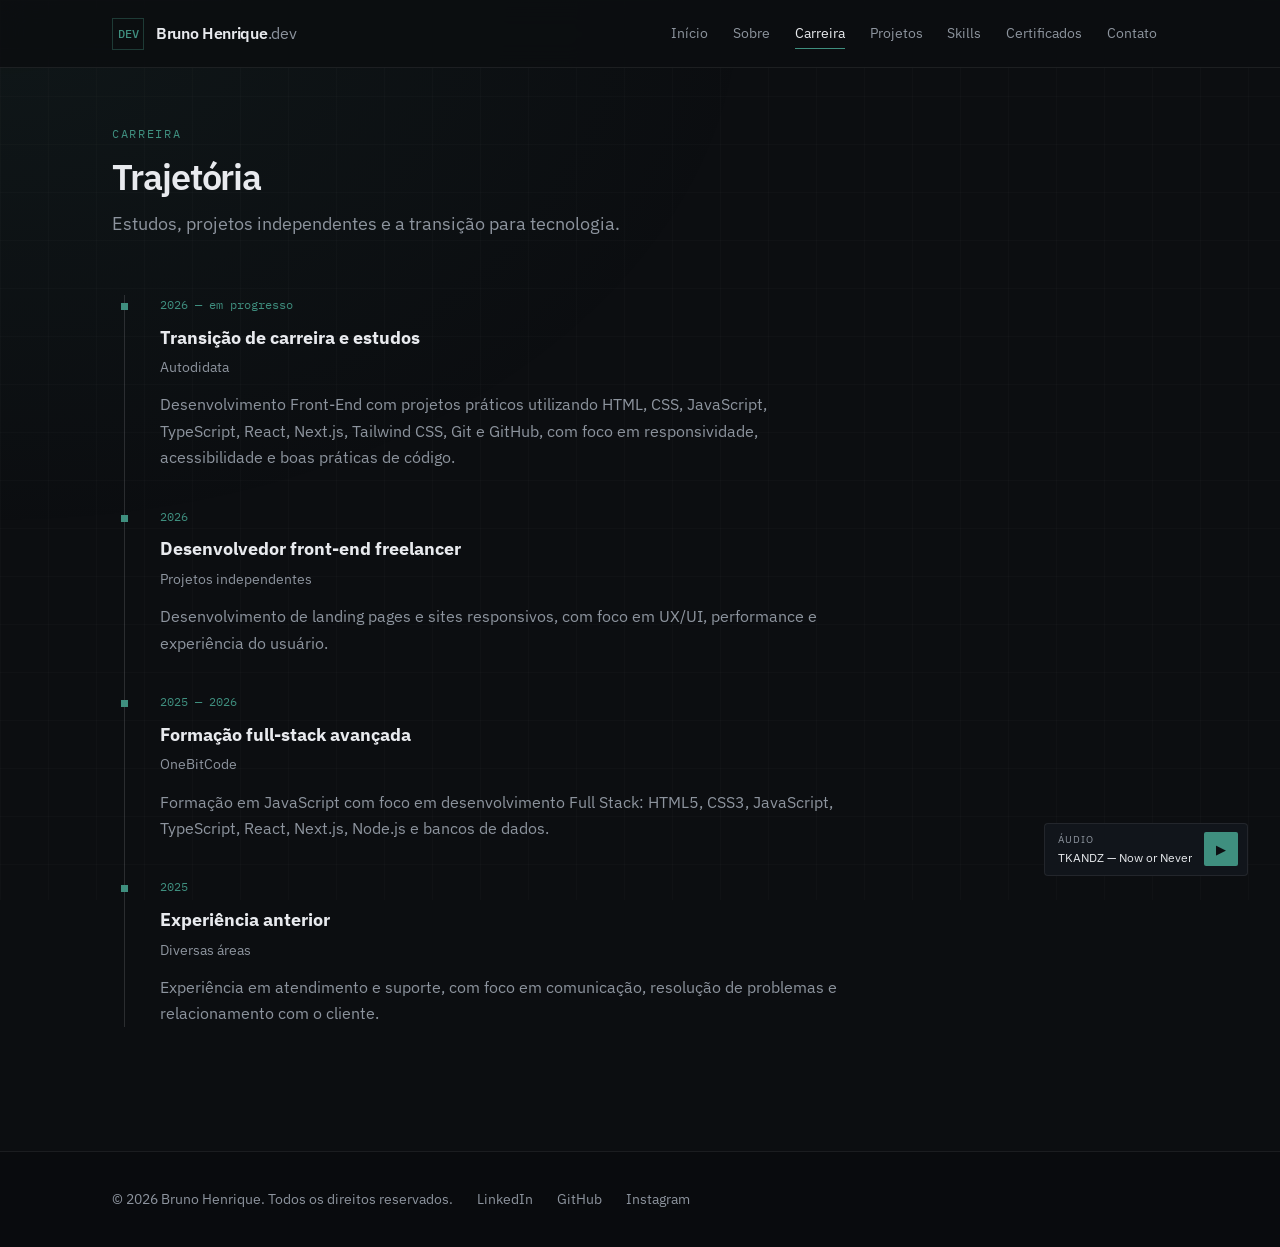
==== carreira.html @ 37f7ebba "Add files via upload" ====
<!DOCTYPE html>
<html lang="pt-BR">

<head>
  <meta charset="UTF-8">
  <meta name="viewport" content="width=device-width, initial-scale=1.0">
  <title>IBrunooDev | Carreira</title>
  <link rel="icon" type="image/x-icon" href="src/img/Icon-BrunoH-V2.png">
  <link rel="stylesheet" href="src/css/root.css">
  <link rel="stylesheet" href="src/css/global.css">
  <link rel="stylesheet" href="src/css/navbar.css">
  <link rel="stylesheet" href="src/css/carreira.css">
  <link
    href="https://fonts.googleapis.com/css2?family=IBM+Plex+Mono:wght@400;500&family=IBM+Plex+Sans:wght@400;500;600&display=swap"
    rel="stylesheet">
</head>

<body data-page="carreira">
  <header class="site-header">
    <div class="container nav-shell">
      <a class="brand" href="index.html">
        <span class="brand-mark">DEV</span>
        <span class="brand-name">Bruno Henrique<span>.dev</span></span>
      </a>
      <nav class="site-nav">
        <a href="index.html" data-nav="inicio">Início</a>
        <a href="sobre.html" data-nav="sobre">Sobre</a>
        <a href="carreira.html" data-nav="carreira">Carreira</a>
        <a href="projetos.html" data-nav="projetos">Projetos</a>
        <a href="skills.html" data-nav="skills">Skills</a>
        <a href="certificados.html" data-nav="certificados">Certificados</a>
        <a href="contato.html" data-nav="contato">Contato</a>
      </nav>
      <button class="nav-toggle" type="button" aria-label="Abrir menu" aria-expanded="false">
        <span></span><span></span><span></span>
      </button>
    </div>
  </header>

  <main class="page">
    <section class="container">
      <div class="page-intro reveal">
        <p class="page-kicker">Carreira</p>
        <h1>Trajetória</h1>
        <p class="page-lead">Estudos, projetos independentes e a transição para tecnologia.</p>
      </div>
      <div class="timeline">
        <article class="timeline-item reveal">
          <div class="timeline-date">2026 — em progresso</div>
          <div class="timeline-content">
            <h3>Transição de carreira e estudos</h3>
            <p class="company">Autodidata</p>
            <p>
              Desenvolvimento Front-End com projetos práticos utilizando HTML, CSS, JavaScript, TypeScript, React,
              Next.js, Tailwind CSS, Git e GitHub, com foco em responsividade, acessibilidade e boas práticas de código.
            </p>
          </div>
        </article>
        <article class="timeline-item reveal">
          <div class="timeline-date">2026</div>
          <div class="timeline-content">
            <h3>Desenvolvedor front-end freelancer</h3>
            <p class="company">Projetos independentes</p>
            <p>Desenvolvimento de landing pages e sites responsivos, com foco em UX/UI, performance e experiência do
              usuário.
            </p>
          </div>
        </article>
        <article class="timeline-item reveal">
          <div class="timeline-date">2025 — 2026</div>
          <div class="timeline-content">
            <h3>Formação full-stack avançada</h3>
            <p class="company">OneBitCode</p>
            <p>Formação em JavaScript com foco em desenvolvimento Full Stack: HTML5, CSS3, JavaScript, TypeScript,
              React, Next.js, Node.js e bancos de dados.
            </p>
          </div>
        </article>
        <article class="timeline-item reveal">
          <div class="timeline-date">2025</div>
          <div class="timeline-content">
            <h3>Experiência anterior</h3>
            <p class="company">Diversas áreas</p>
            <p>Experiência em atendimento e suporte, com foco em comunicação, resolução de problemas e relacionamento
              com o cliente.
            </p>
          </div>
        </article>
      </div>
    </section>
  </main>

  <footer class="site-footer">
    <div class="container">
      <div class="social-links">
        <p>&copy; 2026 Bruno Henrique. Todos os direitos reservados.</p>
        <a href="https://www.linkedin.com/in/brunocarus/" target="_blank" rel="noopener">LinkedIn</a>
        <a href="https://github.com/IBrunooDev" target="_blank" rel="noopener">GitHub</a>
        <a href="https://www.instagram.com/ibrunoodev/" target="_blank" rel="noopener">Instagram</a>
      </div>
    </div>
  </footer>

  <script src="src/js/navbar.js"></script>
  <script src="src/js/main.js"></script>
</body>

</html>
---- src/css/root.css ----
/*
  ROOT.CSS — Sistema de design
  Altere as variáveis abaixo para atualizar o visual do site inteiro.
*/

:root {
  /* Cores principais */
  --color-primary: #3f8f7f;
  --color-primary-hover: #4aa392;
  --color-primary-soft: rgba(63, 143, 127, 0.12);
  --color-secondary: #c9a227;

  /* Cores de fundo */
  --color-bg: #0c0e11;
  --color-bg-elevated: #11151b;
  --color-bg-card: #14181f;
  --color-bg-header: rgba(12, 14, 17, 0.88);
  --color-bg-footer: #090b0e;

  /* Cores de texto */
  --color-text: #e8eaee;
  --color-text-muted: #8d949e;
  --color-text-inverse: #0c0e11;

  /* Cores de destaque */
  --color-accent: #3f8f7f;
  --color-accent-warm: #c9a227;
  --color-success: #6fbf73;
  --color-error: #d36b64;
  --color-link: #3f8f7f;

  /* Bordas */
  --color-border: rgba(232, 234, 238, 0.08);
  --color-border-strong: rgba(232, 234, 238, 0.14);
  --color-border-accent: rgba(63, 143, 127, 0.35);

  /* Fontes */
  --font-sans: "IBM Plex Sans", "Segoe UI", sans-serif;
  --font-mono: "IBM Plex Mono", "Consolas", monospace;

  /* Tamanhos de fonte */
  --fs-xs: 0.75rem;
  --fs-sm: 0.875rem;
  --fs-md: 1rem;
  --fs-lg: 1.125rem;
  --fs-xl: 1.375rem;
  --fs-2xl: 1.75rem;
  --fs-3xl: 2.25rem;
  --fs-4xl: clamp(2.25rem, 5vw, 3.5rem);
  --lh-tight: 1.15;
  --lh-body: 1.65;

  /* Espaçamentos */
  --space-2xs: 0.25rem;
  --space-xs: 0.5rem;
  --space-sm: 0.75rem;
  --space-md: 1rem;
  --space-lg: 1.5rem;
  --space-xl: 2.25rem;
  --space-2xl: 3.5rem;
  --space-3xl: 5.5rem;

  /* Bordas e radius */
  --border-width: 1px;
  --radius-sm: 2px;
  --radius-md: 4px;
  --radius-lg: 6px;
  --radius-full: 999px;

  /* Sombras */
  --shadow-sm: 0 8px 24px rgba(0, 0, 0, 0.22);
  --shadow-md: 0 18px 40px rgba(0, 0, 0, 0.32);
  --shadow-focus: 0 0 0 3px rgba(63, 143, 127, 0.28);

  /* Transições */
  --ease: cubic-bezier(0.22, 1, 0.36, 1);
  --transition-fast: 160ms var(--ease);
  --transition-normal: 280ms var(--ease);
  --transition-slow: 480ms var(--ease);

  /* Animações */
  --anim-reveal: 480ms var(--ease);
  --anim-blink: 1s step-end infinite;

  /* Containers */
  --container-sm: 720px;
  --container-md: 960px;
  --container-lg: 1120px;
  --header-height: 68px;
  --gutter: clamp(1.25rem, 4vw, 2rem);

  /* Z-index */
  --z-header: 100;
  --z-overlay: 200;
  --z-modal: 300;
  --z-player: 90;
}

/* Alias para compatibilidade com trechos antigos */
:root {
  --primary-color: var(--color-primary);
  --secondary-color: var(--color-primary);
  --bg-dark: var(--color-bg);
  --bg-card: var(--color-bg-card);
  --text-main: var(--color-text);
  --text-muted: var(--color-text-muted);
  --accent-color: var(--color-accent-warm);
  --font-main: var(--font-sans);
  --border-radius: var(--radius-md);
}
---- src/css/global.css ----
/*
  GLOBAL.CSS — Reset, layout base, botões, footer e utilitários
*/

*,
*::before,
*::after {
  margin: 0;
  padding: 0;
  box-sizing: border-box;
}

html {
  scroll-behavior: smooth;
}

body {
  min-height: 100vh;
  background-color: var(--color-bg);
  color: var(--color-text);
  font-family: var(--font-sans);
  font-size: var(--fs-md);
  line-height: var(--lh-body);
  background-image:
    linear-gradient(180deg, rgba(255, 255, 255, 0.015) 1px, transparent 1px),
    linear-gradient(90deg, rgba(255, 255, 255, 0.015) 1px, transparent 1px);
  background-size: 48px 48px;
  background-attachment: fixed;
}

body::before {
  content: "";
  position: fixed;
  inset: 0;
  pointer-events: none;
  background: radial-gradient(ellipse at top left, rgba(63, 143, 127, 0.07), transparent 42%);
  z-index: 0;
}

img {
  max-width: 100%;
  display: block;
}

code {
  font-family: var(--font-mono);
  font-size: 0.88em;
  color: var(--color-primary);
}

a {
  color: inherit;
  text-decoration: none;
}

ul {
  list-style: none;
}

button,
.btn {
  font-family: inherit;
  cursor: pointer;
  border: none;
  background: none;
}

:focus-visible {
  outline: none;
  box-shadow: var(--shadow-focus);
}

.container {
  width: min(var(--container-lg), 100%);
  margin-inline: auto;
  padding-inline: var(--gutter);
  position: relative;
  z-index: 1;
}

.page {
  padding-top: calc(var(--header-height) + var(--space-2xl));
  padding-bottom: var(--space-3xl);
  min-height: calc(100vh - 120px);
}

.page-intro {
  margin-bottom: var(--space-2xl);
  max-width: 42rem;
}

.page-kicker {
  font-family: var(--font-mono);
  font-size: var(--fs-xs);
  letter-spacing: 0.14em;
  text-transform: uppercase;
  color: var(--color-primary);
  margin-bottom: var(--space-sm);
}

.page-intro h1,
.section-title {
  font-size: var(--fs-3xl);
  font-weight: 600;
  letter-spacing: -0.03em;
  line-height: var(--lh-tight);
  margin-bottom: var(--space-sm);
}

.page-lead,
.section-subtitle {
  color: var(--color-text-muted);
  font-size: var(--fs-lg);
}

.btn {
  display: inline-flex;
  align-items: center;
  justify-content: center;
  gap: var(--space-xs);
  min-height: 44px;
  padding: 0.7rem 1.15rem;
  border-radius: var(--radius-md);
  font-size: var(--fs-sm);
  font-weight: 500;
  transition: background var(--transition-fast), border-color var(--transition-fast), transform var(--transition-fast);
}

.btn-primary {
  background: var(--color-primary);
  color: var(--color-text-inverse);
}

.btn-primary:hover {
  background: var(--color-primary-hover);
}

.btn-secondary {
  border: var(--border-width) solid var(--color-border-strong);
  color: var(--color-text);
}

.btn-secondary:hover {
  border-color: var(--color-primary);
  color: var(--color-primary);
}

.btn-ghost {
  border: var(--border-width) solid var(--color-border);
  color: var(--color-text-muted);
}

.btn-ghost:hover {
  color: var(--color-text);
  border-color: var(--color-border-strong);
}

.site-footer {
  border-top: var(--border-width) solid var(--color-border);
  background: var(--color-bg-footer);
  padding: var(--space-xl) 0;
}

.site-footer .container {
  display: flex;
  justify-content: space-between;
  align-items: center;
  gap: var(--space-md);
  flex-wrap: wrap;
}

.site-footer p {
  color: var(--color-text-muted);
  font-size: var(--fs-sm);
}

.social-links {
  display: flex;
  gap: var(--space-lg);
}

.social-links a {
  color: var(--color-text-muted);
  font-size: var(--fs-sm);
}

.social-links a:hover {
  color: var(--color-primary);
}

.reveal {
  opacity: 0;
  transform: translateY(16px);
  transition: opacity var(--anim-reveal), transform var(--anim-reveal);
}

.reveal.is-visible {
  opacity: 1;
  transform: none;
}

#loading-overlay {
  position: fixed;
  inset: 0;
  background: var(--color-bg);
  display: grid;
  place-items: center;
  z-index: var(--z-overlay);
  transition: opacity var(--transition-normal);
}

#loading-overlay.fade-out {
  opacity: 0;
  pointer-events: none;
}

.loader {
  text-align: center;
  font-family: var(--font-mono);
  font-size: var(--fs-sm);
  color: var(--color-text-muted);
}

.loader-bar {
  width: 72px;
  height: 2px;
  margin: 0 auto var(--space-sm);
  background: var(--color-border);
  position: relative;
  overflow: hidden;
}

.loader-bar::after {
  content: "";
  position: absolute;
  inset: 0 auto 0 0;
  width: 40%;
  background: var(--color-primary);
  animation: loader-slide 0.9s var(--ease) infinite;
}

@keyframes loader-slide {
  0% { transform: translateX(-100%); }
  100% { transform: translateX(280%); }
}

.music-player {
  position: fixed;
  right: var(--gutter);
  bottom: var(--space-lg);
  z-index: var(--z-player);
  display: flex;
  align-items: center;
  gap: var(--space-sm);
  background: var(--color-bg-elevated);
  border: var(--border-width) solid var(--color-border);
  padding: 0.45rem 0.55rem 0.45rem 0.85rem;
  border-radius: var(--radius-md);
  /* margin-bottom: 452px;
   */
}

.player-info {
  display: flex;
  flex-direction: column;
  min-width: 0;
}

.player-label {
  font-size: 0.65rem;
  letter-spacing: 0.08em;
  text-transform: uppercase;
  color: var(--color-text-muted);
}

.music-name {
  font-size: var(--fs-xs);
  white-space: nowrap;
  max-width: 160px;
  overflow: hidden;
  text-overflow: ellipsis;
}

.play-btn {
  width: 34px;
  height: 34px;
  border-radius: var(--radius-sm);
  background: var(--color-primary);
  color: var(--color-text-inverse);
  display: grid;
  place-items: center;
}

.play-btn:hover {
  background: var(--color-primary-hover);
}

::-webkit-scrollbar {
  width: 8px;
}

::-webkit-scrollbar-track {
  background: var(--color-bg);
}

::-webkit-scrollbar-thumb {
  background: var(--color-border-strong);
}

::-webkit-scrollbar-thumb:hover {
  background: var(--color-primary);
}

@media (max-width: 640px) {
  .site-footer .container {
    flex-direction: column;
    text-align: center;
  }

  .music-name {
    display: none;
  }

  .player-label {
    display: none;
  }
}
---- src/css/navbar.css ----
/*
  NAVBAR.CSS — Navegação principal
*/

.site-header {
  position: fixed;
  top: 0;
  left: 0;
  width: 100%;
  height: var(--header-height);
  z-index: var(--z-header);
  background: var(--color-bg-header);
  backdrop-filter: blur(14px);
  border-bottom: var(--border-width) solid var(--color-border);
}

.nav-shell {
  height: 100%;
  display: flex;
  align-items: center;
  justify-content: space-between;
  gap: var(--space-lg);
}

.brand {
  display: flex;
  align-items: center;
  gap: var(--space-sm);
  flex-shrink: 0;
}

.brand-mark {
  display: grid;
  place-items: center;
  width: 32px;
  height: 32px;
  border: var(--border-width) solid var(--color-border-accent);
  color: var(--color-primary);
  font-family: var(--font-mono);
  font-size: var(--fs-xs);
  font-weight: 500;
}

.brand-name {
  font-weight: 600;
  letter-spacing: -0.02em;
}

.brand-name span {
  color: var(--color-text-muted);
  font-weight: 400;
}

.site-nav {
  display: flex;
  align-items: center;
  gap: 0.15rem;
}

.site-nav a {
  position: relative;
  padding: 0.45rem 0.7rem;
  font-size: var(--fs-sm);
  color: var(--color-text-muted);
  border-radius: var(--radius-sm);
  transition: color var(--transition-fast), background var(--transition-fast);
}

.site-nav a:hover {
  color: var(--color-text);
}

.site-nav a.is-active {
  color: var(--color-text);
}

.site-nav a.is-active::after {
  content: "";
  position: absolute;
  left: 0.7rem;
  right: 0.7rem;
  bottom: 0.2rem;
  height: 1px;
  background: var(--color-primary);
}

.nav-toggle {
  display: none;
  width: 40px;
  height: 40px;
  place-items: center;
  gap: 5px;
  flex-direction: column;
}

.nav-toggle span {
  display: block;
  width: 18px;
  height: 1.5px;
  background: var(--color-text);
  transition: transform var(--transition-fast), opacity var(--transition-fast);
}

.nav-toggle.is-open span:nth-child(1) {
  transform: translateY(6.5px) rotate(45deg);
}

.nav-toggle.is-open span:nth-child(2) {
  opacity: 0;
}

.nav-toggle.is-open span:nth-child(3) {
  transform: translateY(-6.5px) rotate(-45deg);
}

@media (max-width: 980px) {
  .nav-toggle {
    display: flex;
  }

  .site-nav {
    position: fixed;
    top: var(--header-height);
    right: 0;
    width: min(320px, 100%);
    height: calc(100vh - var(--header-height));
    flex-direction: column;
    align-items: stretch;
    padding: var(--space-lg);
    background: var(--color-bg-elevated);
    border-left: var(--border-width) solid var(--color-border);
    transform: translateX(100%);
    transition: transform var(--transition-normal);
  }

  .site-nav.is-open {
    transform: none;
  }

  .site-nav a {
    padding: 0.85rem 0.5rem;
    font-size: var(--fs-md);
  }

  .site-nav a.is-active::after {
    display: none;
  }

  .site-nav a.is-active {
    color: var(--color-primary);
  }
}
---- src/css/carreira.css ----
/*
  CARREIRA.CSS
*/

.timeline {
  position: relative;
  max-width: var(--container-sm);
  margin-left: 0.75rem;
  padding-left: var(--space-xl);
}

.timeline::before {
  content: "";
  position: absolute;
  top: 0;
  bottom: 0;
  left: 0;
  width: 1px;
  background: var(--color-border-strong);
}

.timeline-item {
  position: relative;
  margin-bottom: var(--space-xl);
}

.timeline-item::before {
  content: "";
  position: absolute;
  left: calc(-1 * var(--space-xl) - 3px);
  top: 8px;
  width: 7px;
  height: 7px;
  background: var(--color-primary);
}

.timeline-date {
  font-family: var(--font-mono);
  font-size: var(--fs-xs);
  color: var(--color-primary);
  margin-bottom: var(--space-xs);
}

.timeline-content h3 {
  font-size: var(--fs-lg);
  margin-bottom: var(--space-2xs);
}

.company {
  font-size: var(--fs-sm);
  color: var(--color-text-muted);
  margin-bottom: var(--space-sm);
}

.timeline-content p {
  color: var(--color-text-muted);
}
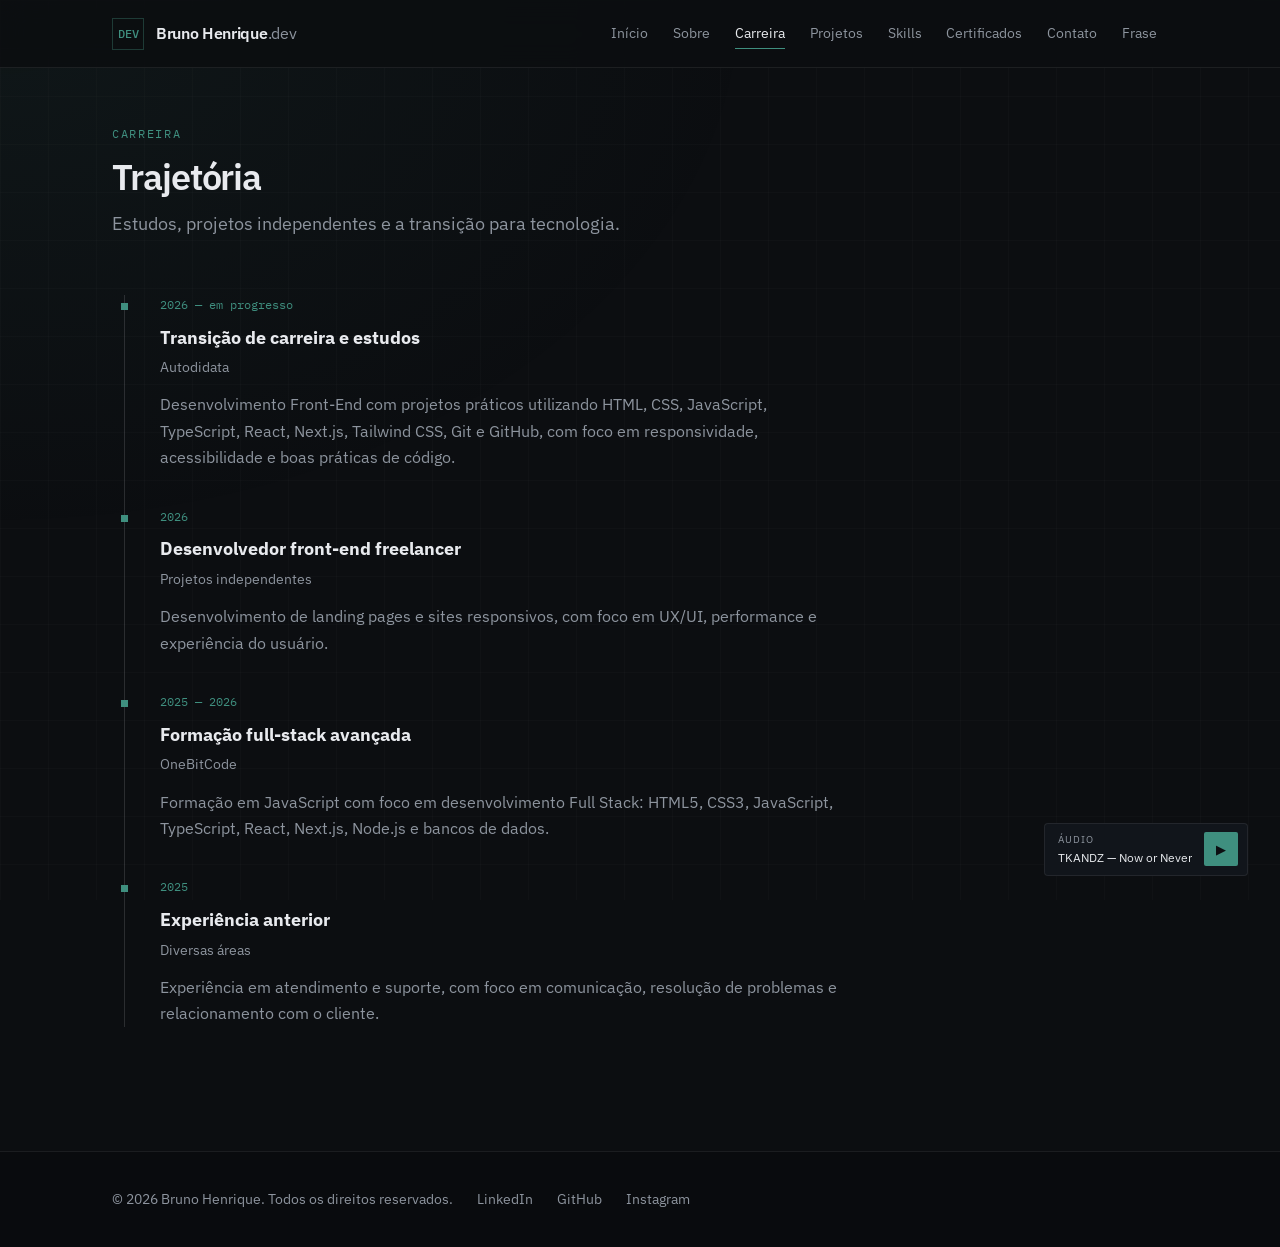
==== commit 23ac551c: "Nova pagina HTML" ====
--- a/carreira.html
+++ b/carreira.html
@@ -30,6 +30,7 @@
         <a href="skills.html" data-nav="skills">Skills</a>
         <a href="certificados.html" data-nav="certificados">Certificados</a>
         <a href="contato.html" data-nav="contato">Contato</a>
+        <a href="frase.html" data-nav="frase">Frase</a>
       </nav>
       <button class="nav-toggle" type="button" aria-label="Abrir menu" aria-expanded="false">
         <span></span><span></span><span></span>
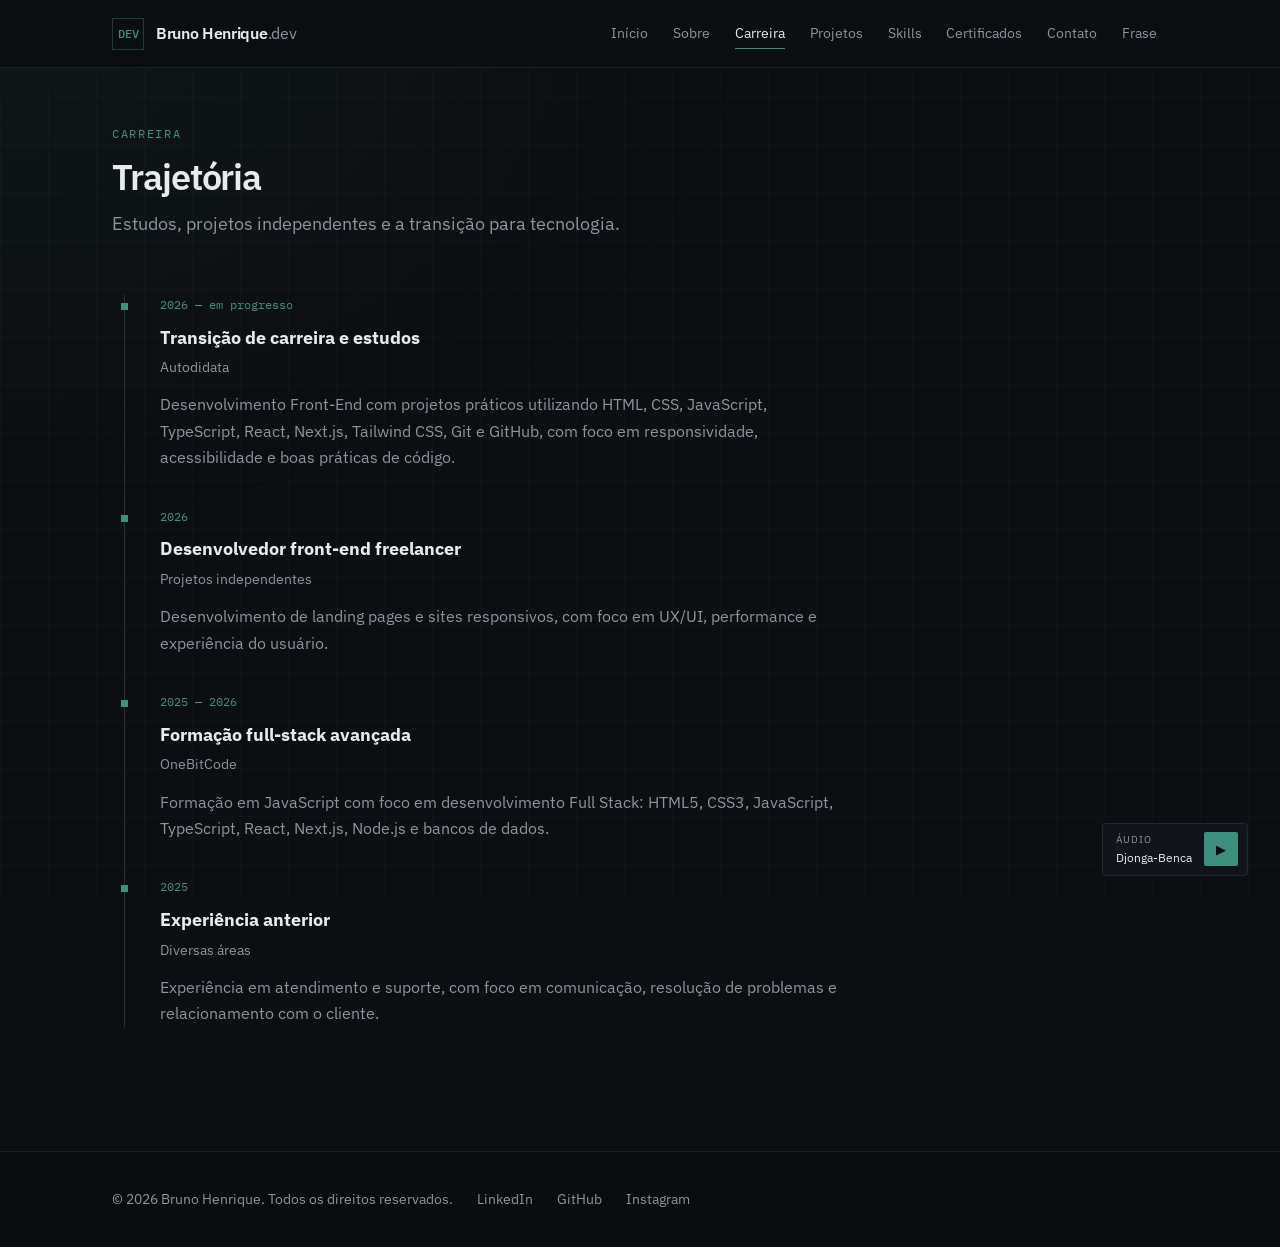
==== commit 50c97cd1: "Update carreira.html" ====
--- a/carreira.html
+++ b/carreira.html
@@ -97,7 +97,7 @@
         <p>&copy; 2026 Bruno Henrique. Todos os direitos reservados.</p>
         <a href="https://www.linkedin.com/in/brunocarus/" target="_blank" rel="noopener">LinkedIn</a>
         <a href="https://github.com/IBrunooDev" target="_blank" rel="noopener">GitHub</a>
-        <a href="https://www.instagram.com/ibrunoodev/" target="_blank" rel="noopener">Instagram</a>
+        <a href="https://www.instagram.com/bdev.404/" target="_blank" rel="noopener">Instagram</a>
       </div>
     </div>
   </footer>
@@ -106,4 +106,4 @@
   <script src="src/js/main.js"></script>
 </body>
 
-</html>+</html>
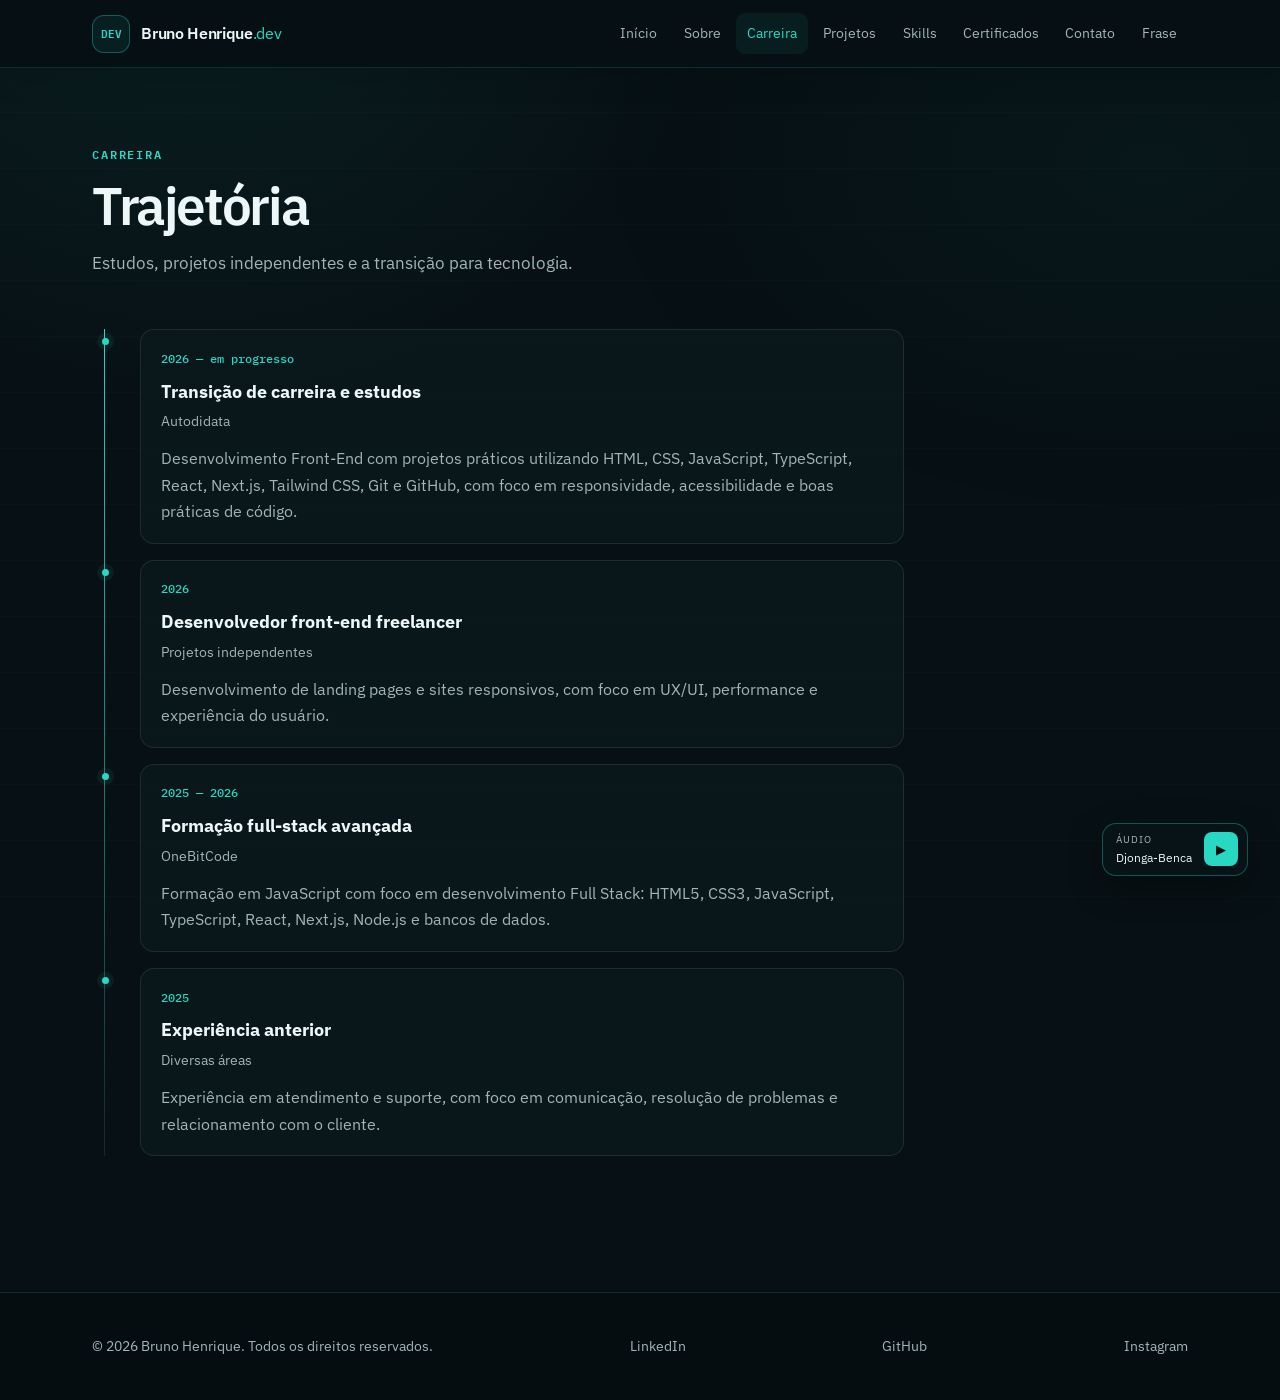
==== commit f63fe16d: "Novo designer da pagina" ====
--- a/carreira.html
+++ b/carreira.html
@@ -10,6 +10,7 @@
   <link rel="stylesheet" href="src/css/global.css">
   <link rel="stylesheet" href="src/css/navbar.css">
   <link rel="stylesheet" href="src/css/carreira.css">
+  <link rel="stylesheet" href="src/css/redesign.css" />
   <link
     href="https://fonts.googleapis.com/css2?family=IBM+Plex+Mono:wght@400;500&family=IBM+Plex+Sans:wght@400;500;600&display=swap"
     rel="stylesheet">
--- a/src/css/root.css
+++ b/src/css/root.css
@@ -1,110 +1,110 @@
-/*
-  ROOT.CSS — Sistema de design
-  Altere as variáveis abaixo para atualizar o visual do site inteiro.
-*/
-
-:root {
-  /* Cores principais */
-  --color-primary: #3f8f7f;
-  --color-primary-hover: #4aa392;
-  --color-primary-soft: rgba(63, 143, 127, 0.12);
-  --color-secondary: #c9a227;
-
-  /* Cores de fundo */
-  --color-bg: #0c0e11;
-  --color-bg-elevated: #11151b;
-  --color-bg-card: #14181f;
-  --color-bg-header: rgba(12, 14, 17, 0.88);
-  --color-bg-footer: #090b0e;
-
-  /* Cores de texto */
-  --color-text: #e8eaee;
-  --color-text-muted: #8d949e;
-  --color-text-inverse: #0c0e11;
-
-  /* Cores de destaque */
-  --color-accent: #3f8f7f;
-  --color-accent-warm: #c9a227;
-  --color-success: #6fbf73;
-  --color-error: #d36b64;
-  --color-link: #3f8f7f;
-
-  /* Bordas */
-  --color-border: rgba(232, 234, 238, 0.08);
-  --color-border-strong: rgba(232, 234, 238, 0.14);
-  --color-border-accent: rgba(63, 143, 127, 0.35);
-
-  /* Fontes */
-  --font-sans: "IBM Plex Sans", "Segoe UI", sans-serif;
-  --font-mono: "IBM Plex Mono", "Consolas", monospace;
-
-  /* Tamanhos de fonte */
-  --fs-xs: 0.75rem;
-  --fs-sm: 0.875rem;
-  --fs-md: 1rem;
-  --fs-lg: 1.125rem;
-  --fs-xl: 1.375rem;
-  --fs-2xl: 1.75rem;
-  --fs-3xl: 2.25rem;
-  --fs-4xl: clamp(2.25rem, 5vw, 3.5rem);
-  --lh-tight: 1.15;
-  --lh-body: 1.65;
-
-  /* Espaçamentos */
-  --space-2xs: 0.25rem;
-  --space-xs: 0.5rem;
-  --space-sm: 0.75rem;
-  --space-md: 1rem;
-  --space-lg: 1.5rem;
-  --space-xl: 2.25rem;
-  --space-2xl: 3.5rem;
-  --space-3xl: 5.5rem;
-
-  /* Bordas e radius */
-  --border-width: 1px;
-  --radius-sm: 2px;
-  --radius-md: 4px;
-  --radius-lg: 6px;
-  --radius-full: 999px;
-
-  /* Sombras */
-  --shadow-sm: 0 8px 24px rgba(0, 0, 0, 0.22);
-  --shadow-md: 0 18px 40px rgba(0, 0, 0, 0.32);
-  --shadow-focus: 0 0 0 3px rgba(63, 143, 127, 0.28);
-
-  /* Transições */
-  --ease: cubic-bezier(0.22, 1, 0.36, 1);
-  --transition-fast: 160ms var(--ease);
-  --transition-normal: 280ms var(--ease);
-  --transition-slow: 480ms var(--ease);
-
-  /* Animações */
-  --anim-reveal: 480ms var(--ease);
-  --anim-blink: 1s step-end infinite;
-
-  /* Containers */
-  --container-sm: 720px;
-  --container-md: 960px;
-  --container-lg: 1120px;
-  --header-height: 68px;
-  --gutter: clamp(1.25rem, 4vw, 2rem);
-
-  /* Z-index */
-  --z-header: 100;
-  --z-overlay: 200;
-  --z-modal: 300;
-  --z-player: 90;
-}
-
-/* Alias para compatibilidade com trechos antigos */
-:root {
-  --primary-color: var(--color-primary);
-  --secondary-color: var(--color-primary);
-  --bg-dark: var(--color-bg);
-  --bg-card: var(--color-bg-card);
-  --text-main: var(--color-text);
-  --text-muted: var(--color-text-muted);
-  --accent-color: var(--color-accent-warm);
-  --font-main: var(--font-sans);
-  --border-radius: var(--radius-md);
-}
+/*
+  ROOT.CSS — Sistema de design
+  Altere as variáveis abaixo para atualizar o visual do site inteiro.
+*/
+
+:root {
+  /* Cores principais */
+  --color-primary: #28d8c3;
+  --color-primary-hover: #51e7d5;
+  --color-primary-soft: rgba(40, 216, 195, 0.10);
+  --color-secondary: #c9a227;
+
+  /* Cores de fundo */
+  --color-bg: #071014;
+  --color-bg-elevated: #11151b;
+  --color-bg-card: #14181f;
+  --color-bg-header: rgba(7, 16, 20, 0.92);
+  --color-bg-footer: #060d10;
+
+  /* Cores de texto */
+  --color-text: #e8eaee;
+  --color-text-muted: #8d949e;
+  --color-text-inverse: #0c0e11;
+
+  /* Cores de destaque */
+  --color-accent: #28d8c3;
+  --color-accent-warm: #c9a227;
+  --color-success: #6fbf73;
+  --color-error: #d36b64;
+  --color-link: #28d8c3;
+
+  /* Bordas */
+  --color-border: rgba(232, 234, 238, 0.08);
+  --color-border-strong: rgba(232, 234, 238, 0.14);
+  --color-border-accent: rgba(40, 216, 195, 0.30);
+
+  /* Fontes */
+  --font-sans: "IBM Plex Sans", "Segoe UI", sans-serif;
+  --font-mono: "IBM Plex Mono", "Consolas", monospace;
+
+  /* Tamanhos de fonte */
+  --fs-xs: 0.75rem;
+  --fs-sm: 0.875rem;
+  --fs-md: 1rem;
+  --fs-lg: 1.125rem;
+  --fs-xl: 1.375rem;
+  --fs-2xl: 1.75rem;
+  --fs-3xl: 2.25rem;
+  --fs-4xl: clamp(2.25rem, 5vw, 3.5rem);
+  --lh-tight: 1.15;
+  --lh-body: 1.65;
+
+  /* Espaçamentos */
+  --space-2xs: 0.25rem;
+  --space-xs: 0.5rem;
+  --space-sm: 0.75rem;
+  --space-md: 1rem;
+  --space-lg: 1.5rem;
+  --space-xl: 2.25rem;
+  --space-2xl: 3.5rem;
+  --space-3xl: 5.5rem;
+
+  /* Bordas e radius */
+  --border-width: 1px;
+  --radius-sm: 8px;
+  --radius-md: 12px;
+  --radius-lg: 18px;
+  --radius-full: 999px;
+
+  /* Sombras */
+  --shadow-sm: 0 8px 24px rgba(0, 0, 0, 0.22);
+  --shadow-md: 0 18px 40px rgba(0, 0, 0, 0.32);
+  --shadow-focus: 0 0 0 3px rgba(40, 216, 195, 0.28);
+
+  /* Transições */
+  --ease: cubic-bezier(0.22, 1, 0.36, 1);
+  --transition-fast: 160ms var(--ease);
+  --transition-normal: 280ms var(--ease);
+  --transition-slow: 480ms var(--ease);
+
+  /* Animações */
+  --anim-reveal: 480ms var(--ease);
+  --anim-blink: 1s step-end infinite;
+
+  /* Containers */
+  --container-sm: 720px;
+  --container-md: 960px;
+  --container-lg: 1120px;
+  --header-height: 68px;
+  --gutter: clamp(1.25rem, 4vw, 2rem);
+
+  /* Z-index */
+  --z-header: 100;
+  --z-overlay: 200;
+  --z-modal: 300;
+  --z-player: 90;
+}
+
+/* Alias para compatibilidade com trechos antigos */
+:root {
+  --primary-color: var(--color-primary);
+  --secondary-color: var(--color-primary);
+  --bg-dark: var(--color-bg);
+  --bg-card: var(--color-bg-card);
+  --text-main: var(--color-text);
+  --text-muted: var(--color-text-muted);
+  --accent-color: var(--color-accent-warm);
+  --font-main: var(--font-sans);
+  --border-radius: var(--radius-md);
+}
--- a/src/css/navbar.css
+++ b/src/css/navbar.css
@@ -86,18 +86,27 @@
 
 .nav-toggle {
   display: none;
-  width: 40px;
-  height: 40px;
-  place-items: center;
+  width: 48px;
+  height: 48px;
+  padding: 0;
+  box-sizing: border-box;
+  align-items: center;
+  justify-content: center;
   gap: 5px;
   flex-direction: column;
+  line-height: 0;
 }
 
 .nav-toggle span {
   display: block;
-  width: 18px;
-  height: 1.5px;
+  flex: 0 0 auto;
+  width: 24px;
+  height: 2px;
+  margin: 0;
+  padding: 0;
+  border-radius: 999px;
   background: var(--color-text);
+  transform-origin: center;
   transition: transform var(--transition-fast), opacity var(--transition-fast);
 }
 
@@ -150,3 +159,20 @@
     color: var(--color-primary);
   }
 }
+
+
+/* Ajuste fino do ícone hambúrguer: linhas centralizadas dentro do botão */
+@media (max-width: 980px) {
+  .nav-toggle {
+    display: flex;
+    align-items: center;
+    justify-content: center;
+    padding: 0;
+  }
+
+  .nav-toggle span {
+    width: 24px;
+    height: 2px;
+    margin: 0;
+  }
+}
--- a/src/css/redesign.css
+++ b/src/css/redesign.css
@@ -0,0 +1,185 @@
+/* REDESIGN 2026 — camada visual compartilhada, preservando o HTML e os recursos existentes */
+:root { --color-primary:#28d8c3; --color-primary-hover:#54ead8; --color-primary-soft:rgba(40,216,195,.10); --color-bg:#071014; --color-bg-elevated:#0d1a20; --color-bg-card:#0c191e; --color-bg-header:rgba(7,16,20,.92); --color-bg-footer:#060d10; --color-text:#edf7f7; --color-text-muted:#a1b5b9; --color-border:rgba(202,231,232,.10); --color-border-strong:rgba(202,231,232,.17); --color-border-accent:rgba(40,216,195,.34); --shadow-focus:0 0 0 3px rgba(40,216,195,.25); --radius-sm:8px; --radius-md:12px; --radius-lg:18px; }
+html { scroll-padding-top: calc(var(--header-height) + 1rem); }
+body { background-color:var(--color-bg); background-image:radial-gradient(ellipse at 15% 0%,rgba(40,216,195,.065),transparent 34%),linear-gradient(180deg,rgba(255,255,255,.012) 1px,transparent 1px); background-size:auto,56px 56px; }
+body::before { background:radial-gradient(ellipse at 90% 18%,rgba(40,216,195,.035),transparent 35%); }
+::selection { background:rgba(40,216,195,.25); color:#fff; }
+.container { width:min(1160px,100%); }
+.site-header { border-bottom-color:rgba(40,216,195,.16); box-shadow:0 8px 32px rgba(0,0,0,.12); }
+.brand { gap:.7rem; }
+.brand-mark { width:38px;height:38px;border-radius:12px;background:rgba(40,216,195,.08);font-size:.7rem;font-weight:600; }
+.brand-name { font-size:1.02rem; }
+.brand-name span { color:var(--color-primary); }
+.site-nav { gap:.25rem; }
+.site-nav a { padding:.55rem .7rem;border-radius:9px;white-space:nowrap; }
+.site-nav a:hover,.site-nav a.is-active { color:var(--color-primary);background:rgba(40,216,195,.065); }
+.site-nav a.is-active::after { display:none; }
+.nav-toggle { border:1px solid var(--color-border);border-radius:10px; }
+.page { padding-top:calc(var(--header-height) + clamp(2.5rem,6vw,5rem)); }
+.page-intro { max-width:48rem;margin-bottom:clamp(2rem,4vw,3.25rem); }
+.page-kicker { color:var(--color-primary);font-size:.73rem;letter-spacing:.16em;font-weight:600; }
+.page-intro h1,.section-title { font-size:clamp(2rem,4.3vw,3.3rem);letter-spacing:-.045em; }
+.page-lead { max-width:42rem;line-height:1.75;font-size:1.05rem; }
+.btn { min-height:46px;padding:.78rem 1.15rem;border-radius:11px;font-weight:600; }
+.btn-primary { background:var(--color-primary);color:#03201e;box-shadow:0 7px 22px rgba(40,216,195,.12); }
+.btn-primary:hover { background:var(--color-primary-hover);transform:translateY(-2px); }
+.btn-secondary,.btn-ghost { border-color:var(--color-border-strong);background:rgba(255,255,255,.018); }
+.btn-secondary:hover,.btn-ghost:hover { border-color:var(--color-primary);background:rgba(40,216,195,.06); }
+.site-footer { margin-top:2rem;border-top-color:rgba(40,216,195,.16); }
+.site-footer .container { align-items:center; }
+.social-links { width:100%;align-items:center;justify-content:space-between;flex-wrap:wrap;gap:1rem; }
+.social-links a { padding:.35rem 0; }
+.hero { min-height:min(760px,calc(100vh - var(--header-height)));padding-top:calc(var(--header-height) + 2.5rem);padding-bottom:3rem;gap:clamp(2rem,6vw,5.5rem); }
+.hero-meta { display:flex;align-items:center;flex-wrap:wrap;gap:.5rem;font-size:.76rem; }
+.hero-meta span { display:inline-flex;padding:.28rem .65rem;border:1px solid var(--color-border-accent);border-radius:999px;background:rgba(40,216,195,.07);color:var(--color-primary); }
+.hero h1 { font-size:clamp(2.8rem,6.5vw,5rem);letter-spacing:-.065em;line-height:1.02; }
+.hero-role { color:var(--color-primary);font-weight:600;font-size:clamp(1.1rem,2vw,1.45rem); }
+.hero-text { max-width:39rem;color:#afc1c4;line-height:1.8; }
+.hero-actions { gap:.75rem; }
+.hero-visual { justify-content:center; }
+.hero-frame { width:min(100%,390px); }
+.hero-frame img { aspect-ratio:4/4.4;object-fit:cover;object-position:center 20%;border-radius:24px;border-color:rgba(40,216,195,.22);box-shadow:0 20px 70px rgba(0,0,0,.28); }
+.hero-caption { left:-14px;bottom:22px;border-radius:10px;color:var(--color-primary); }
+.status-strip { max-width:1160px;margin:0 auto;border:1px solid var(--color-border);border-radius:16px;background:rgba(12,25,30,.72);overflow:hidden; }
+.status-item { padding:1.25rem clamp(1rem,3vw,2rem); }
+.status-label { color:var(--color-primary);text-transform:uppercase;letter-spacing:.12em; }
+.status-value { font-weight:500; }
+.home-block { padding-block:clamp(3.5rem,7vw,6rem); }
+.home-block-head { align-items:end; }
+.home-block-head > p { line-height:1.75; }
+.featured-grid { grid-template-columns:repeat(3,minmax(0,1fr));gap:1.2rem; }
+.featured-card { min-width:0;border:1px solid var(--color-border);border-radius:16px;background:linear-gradient(180deg,rgba(15,31,37,.96),rgba(9,19,23,.98));transition:transform .22s ease,border-color .22s ease,box-shadow .22s ease; }
+.featured-card:hover { transform:translateY(-5px);border-color:rgba(40,216,195,.42);box-shadow:0 18px 40px rgba(0,0,0,.22); }
+.featured-card img { height:auto;aspect-ratio:16/9;object-fit:cover;border-bottom:1px solid var(--color-border); }
+.featured-body { padding:1.25rem;gap:.7rem; }
+.featured-body h3 { font-size:1.18rem; }
+.featured-body p { line-height:1.65; }
+.featured-link { display:inline-flex;align-self:flex-start;align-items:center;gap:.4rem;margin-top:.35rem;padding:.58rem .8rem;border:1px solid var(--color-border-accent);border-radius:9px;color:var(--color-primary);font-weight:600; }
+.featured-link:hover { background:rgba(40,216,195,.08);text-decoration:none; }
+.tech-tags { display:flex;flex-wrap:wrap;gap:.4rem;margin-top:.15rem; }
+.tech-tags span { padding:.22rem .5rem;border-radius:999px;background:rgba(40,216,195,.07);border:1px solid rgba(40,216,195,.13);font-family:var(--font-mono);font-size:.68rem;color:#9ce9df; }
+.console-intro { gap:clamp(1.5rem,4vw,3rem);align-items:center; }
+.console-intro h2 { font-size:clamp(1.6rem,3vw,2.3rem); }
+.terminal { border:1px solid rgba(40,216,195,.2);border-radius:16px;overflow:hidden;box-shadow:0 18px 48px rgba(0,0,0,.18); }
+.terminal-bar { background:#102228; }
+.terminal-screen { background:#071115; }
+.about-grid,.contact-layout { gap:clamp(2rem,5vw,4.5rem); }
+.about-image img { border-radius:20px;border-color:var(--color-border);box-shadow:0 20px 55px rgba(0,0,0,.2); }
+.about-text h2 { font-size:clamp(1.5rem,3vw,2.25rem); }
+.info-row { border-top-color:var(--color-border); }
+.timeline { max-width:800px; }
+.timeline::before { background:linear-gradient(var(--color-primary),var(--color-border)); }
+.timeline-item { padding:1.15rem 1.25rem;border:1px solid var(--color-border);border-radius:14px;background:rgba(12,25,30,.72);margin-bottom:1rem; }
+.timeline-item::before { left:calc(-1 * var(--space-xl) - 3px);border-radius:50%;box-shadow:0 0 0 5px rgba(40,216,195,.08); }
+.timeline-date { font-weight:500; }
+.skills-grid { grid-template-columns:repeat(4,minmax(0,1fr));border:0;gap:.8rem; }
+.skill-card { min-height:88px;border:1px solid var(--color-border)!important;border-radius:14px;background:rgba(12,25,30,.72);padding:1.15rem;transition:border-color .2s ease,transform .2s ease; }
+.skill-card:hover { transform:translateY(-3px);border-color:var(--color-border-accent)!important; }
+.skill-card i { font-size:1.8rem; }
+.contact-list { border-top:1px solid var(--color-border); }
+.contact-item { gap:1rem;border-bottom-color:var(--color-border);padding:1.15rem 1rem;border-radius:10px; }
+.contact-item:hover { background:rgba(40,216,195,.05); }
+.cert-toolbar,.project-toolbar { gap:.55rem; }
+.cert-filter { border-radius:999px;padding:.55rem .9rem; }
+.cert-filter.is-active,.cert-filter:hover { background:rgba(40,216,195,.09);border-color:var(--color-primary);color:var(--color-primary); }
+.cert-grid { gap:1.1rem; }
+.cert-card { border-radius:15px;overflow:hidden;background:var(--color-bg-card);border-color:var(--color-border);transition:transform .2s ease,border-color .2s ease; }
+.cert-card:hover { transform:translateY(-4px);border-color:var(--color-border-accent); }
+.cert-preview { height:auto;aspect-ratio:16/10; }
+.cert-body { padding:1.15rem; }
+.cert-actions { flex-wrap:wrap; }
+.projects-section { padding-inline:var(--gutter);max-width:1240px;margin:2rem auto 0; }
+.section-header { display:flex;justify-content:space-between;align-items:end;gap:1.5rem;padding:2rem 0; }
+.section-header h1 { font-size:clamp(2rem,4vw,3rem);letter-spacing:-.04em; }
+.section-label { color:var(--color-primary);font-family:var(--font-mono);font-size:.75rem;letter-spacing:.14em; }
+.project-count { border:1px solid var(--color-border);border-radius:12px;padding:.8rem 1.2rem;background:rgba(40,216,195,.04); }
+.project-count span { display:block;color:var(--color-text-muted);font-size:.7rem;letter-spacing:.1em; }
+.project-count strong { color:var(--color-primary);font-size:1.5rem; }
+.projects-container { display:grid;grid-template-columns:repeat(3,minmax(0,1fr));gap:1.15rem; }
+.project-card { min-width:0;overflow:hidden;border:1px solid var(--color-border);border-radius:16px;background:linear-gradient(180deg,#0d1b20,#091317);transition:transform .22s ease,border-color .22s ease,box-shadow .22s ease; }
+.project-card:hover { transform:translateY(-4px);border-color:var(--color-border-accent);box-shadow:0 18px 42px rgba(0,0,0,.2); }
+.project-image { height:auto;aspect-ratio:16/9;overflow:hidden;border-bottom:1px solid var(--color-border); }
+.project-image img { width:100%;height:100%;object-fit:cover;transition:transform .35s ease; }
+.project-card:hover .project-image img { transform:scale(1.035); }
+.image-overlay { background:linear-gradient(180deg,transparent,rgba(3,10,13,.55)); }
+.project-content { padding:1.2rem; }
+.project-number { color:var(--color-primary);font-family:var(--font-mono);font-size:.7rem;letter-spacing:.1em;text-transform:uppercase; }
+.project-content h2 { margin:.3rem 0 .55rem;font-size:1.2rem;letter-spacing:-.02em; }
+.project-content p { color:var(--color-text-muted);font-size:.92rem;line-height:1.65; }
+.technologies { display:flex;flex-wrap:wrap;gap:.4rem;margin:1rem 0; }
+.technologies span { border:1px solid rgba(40,216,195,.15);background:rgba(40,216,195,.06);border-radius:999px;padding:.2rem .5rem;color:#9ce9df;font-size:.72rem; }
+.project-buttons { display:flex;flex-wrap:wrap;gap:.55rem;margin-top:1rem; }
+.btn-project,.btn-github { min-height:40px;display:inline-flex;align-items:center;justify-content:center;border:1px solid var(--color-border-strong);border-radius:9px;padding:.55rem .8rem;font-size:.75rem;font-weight:600;letter-spacing:.02em; }
+.btn-project { background:var(--color-primary);color:#04201e;border-color:var(--color-primary); }
+.btn-github { color:var(--color-text); }
+.btn-project:hover,.btn-github:hover { border-color:var(--color-primary);transform:translateY(-1px); }
+.project-modal-dialog { border-radius:16px;overflow:hidden;border-color:var(--color-border-accent); }
+.music-player { border:1px solid var(--color-border-accent)!important;border-radius:14px!important;background:rgba(8,20,24,.94)!important;box-shadow:0 12px 35px rgba(0,0,0,.3); }
+button,a { -webkit-tap-highlight-color:transparent; }
+a,button { transition-duration:180ms; }
+:focus-visible { outline:2px solid var(--color-primary);outline-offset:3px;box-shadow:none; }
+@media (max-width:1100px) { .site-nav { gap:0; }.site-nav a { padding:.5rem .48rem;font-size:.82rem; }.featured-grid,.projects-container { grid-template-columns:repeat(2,minmax(0,1fr)); } }
+@media (max-width:980px) { .site-nav { gap:.25rem; }.site-nav a { padding:.8rem .7rem;font-size:1rem; }.hero { min-height:auto;padding-top:calc(var(--header-height) + 2rem); }.hero-visual { order:0;justify-content:center; }.hero-frame { width:min(100%,330px); }.status-strip { width:calc(100% - 2*var(--gutter)); }.console-intro { grid-template-columns:1fr; }.skills-grid { grid-template-columns:repeat(3,minmax(0,1fr)); } }
+@media (max-width:700px) { .featured-grid,.projects-container { grid-template-columns:1fr; }.hero { grid-template-columns:1fr;gap:1.75rem; }.hero-visual { order:-1; }.hero-frame { width:min(72%,280px); }.hero h1 { font-size:clamp(2.55rem,12vw,4rem); }.hero-text { font-size:.96rem; }.hero-actions { flex-direction:column;align-items:stretch; }.hero-actions .btn { width:100%; }.status-strip { grid-template-columns:1fr; }.status-item { padding:1rem 1.1rem; }.status-item+.status-item { border-left:0;border-top:1px solid var(--color-border); }.home-block-head { align-items:flex-start; }.skills-grid { grid-template-columns:repeat(2,minmax(0,1fr)); }.section-header { align-items:flex-start;flex-direction:column; }.social-links { justify-content:flex-start; }.social-links p { flex-basis:100%; }.contact-item { align-items:flex-start;flex-direction:column;gap:.2rem; }.project-buttons { display:grid;grid-template-columns:1fr 1fr; }.page-intro h1 { overflow-wrap:anywhere; } }
+@media (prefers-reduced-motion:reduce) { *,*::before,*::after { scroll-behavior:auto!important;animation-duration:.01ms!important;animation-iteration-count:1!important;transition-duration:.01ms!important; }.reveal { opacity:1;transform:none; } }
+
+/* CORREÇÃO DE LAYOUT — cartões das páginas Projetos e Frase */
+.projects-container {
+  display: grid;
+  grid-template-columns: repeat(3, minmax(0, 1fr));
+  align-items: stretch;
+  gap: clamp(1rem, 2.2vw, 1.5rem);
+}
+.projects-container > .project-card {
+  width: 100%;
+  min-width: 0;
+  max-width: none;
+  display: flex;
+  flex-direction: column;
+}
+.projects-container .project-image {
+  width: 100%;
+  height: auto;
+  aspect-ratio: 16 / 9;
+  flex: 0 0 auto;
+}
+.projects-container .project-image img {
+  display: block;
+  width: 100%;
+  height: 100%;
+  object-fit: cover;
+}
+.projects-container .project-content {
+  display: flex;
+  flex: 1;
+  flex-direction: column;
+  padding: clamp(1rem, 1.8vw, 1.35rem);
+}
+.projects-container .project-content p {
+  min-height: 0;
+  overflow-wrap: anywhere;
+}
+.projects-container .project-buttons {
+  margin-top: auto;
+  padding-top: 1rem;
+  flex-wrap: wrap;
+}
+.projects-container .project-buttons a {
+  min-width: 0;
+  padding-inline: .7rem;
+  text-align: center;
+  overflow-wrap: anywhere;
+}
+.project-toolbar:empty,
+.project-grid:empty {
+  display: none !important;
+}
+@media (max-width: 900px) {
+  .projects-container { grid-template-columns: repeat(2, minmax(0, 1fr)); }
+}
+@media (max-width: 620px) {
+  .projects-container { grid-template-columns: minmax(0, 1fr); }
+  .projects-container .project-image { aspect-ratio: 16 / 9; }
+  .projects-container .project-buttons { display: flex; }
+  .projects-container .project-buttons a { flex: 1 1 130px; }
+}
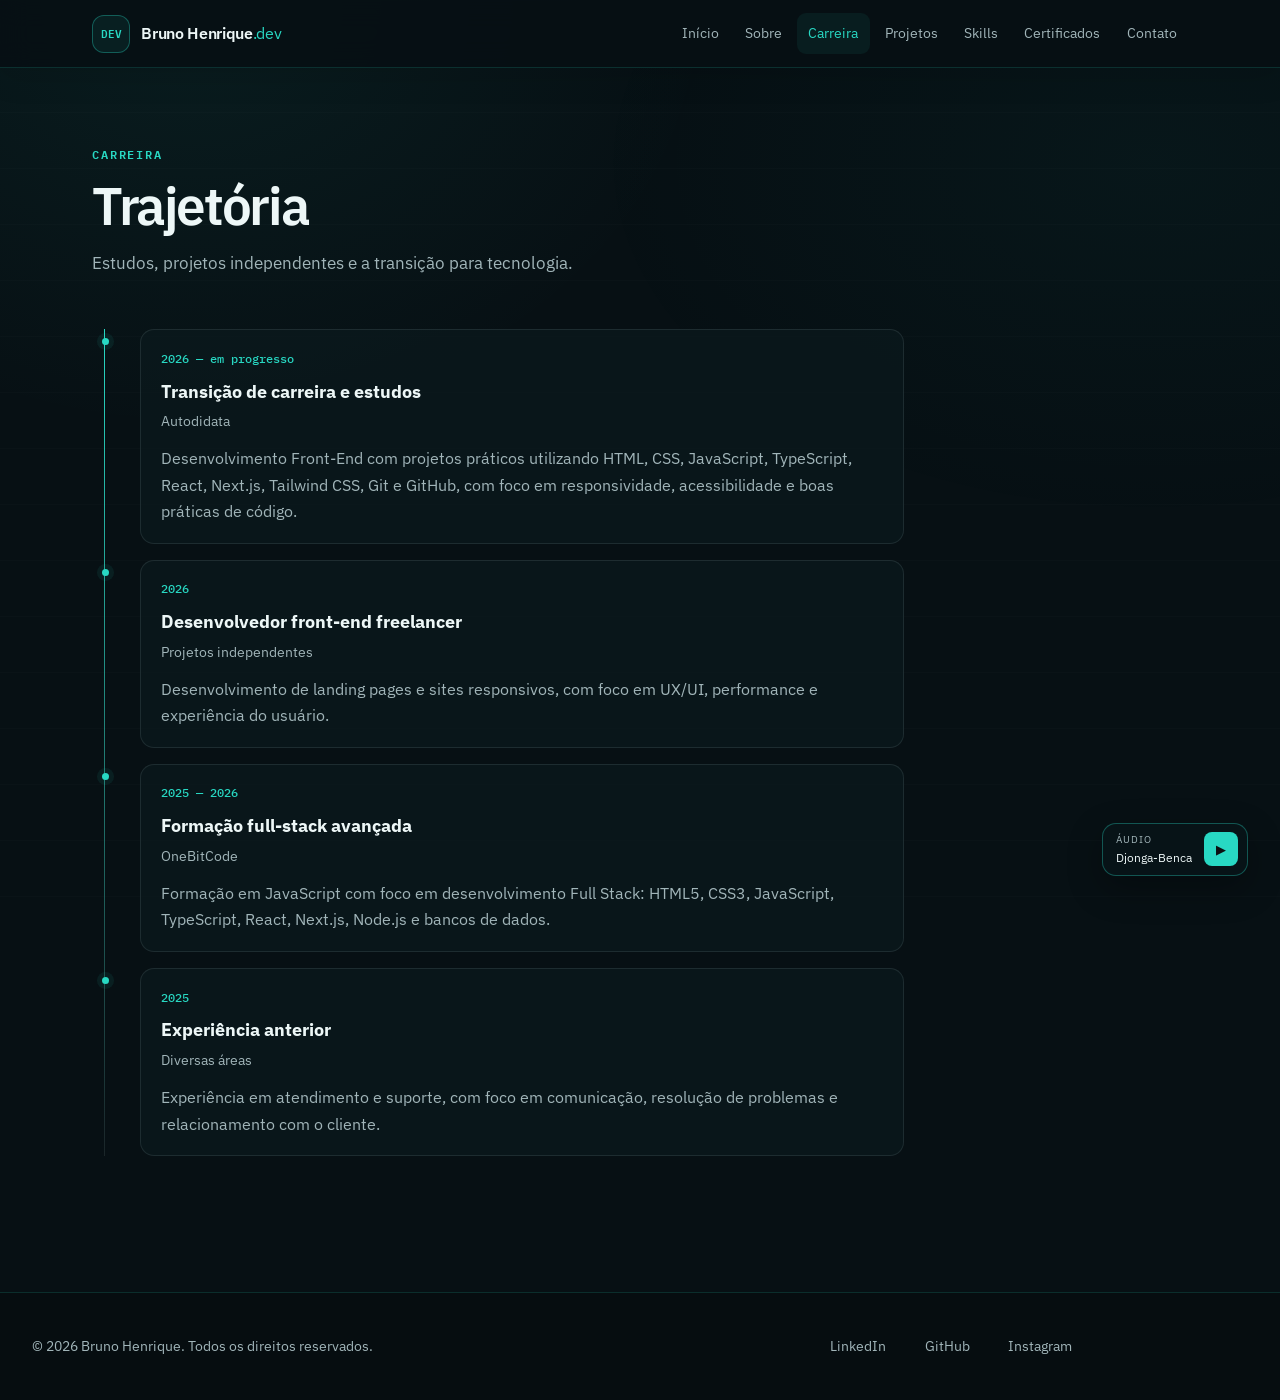
==== commit 3219cdda: "Add novo modelo de footer" ====
--- a/carreira.html
+++ b/carreira.html
@@ -31,7 +31,6 @@
         <a href="skills.html" data-nav="skills">Skills</a>
         <a href="certificados.html" data-nav="certificados">Certificados</a>
         <a href="contato.html" data-nav="contato">Contato</a>
-        <a href="frase.html" data-nav="frase">Frase</a>
       </nav>
       <button class="nav-toggle" type="button" aria-label="Abrir menu" aria-expanded="false">
         <span></span><span></span><span></span>
--- a/src/css/redesign.css
+++ b/src/css/redesign.css
@@ -1,185 +1,995 @@
-/* REDESIGN 2026 — camada visual compartilhada, preservando o HTML e os recursos existentes */
-:root { --color-primary:#28d8c3; --color-primary-hover:#54ead8; --color-primary-soft:rgba(40,216,195,.10); --color-bg:#071014; --color-bg-elevated:#0d1a20; --color-bg-card:#0c191e; --color-bg-header:rgba(7,16,20,.92); --color-bg-footer:#060d10; --color-text:#edf7f7; --color-text-muted:#a1b5b9; --color-border:rgba(202,231,232,.10); --color-border-strong:rgba(202,231,232,.17); --color-border-accent:rgba(40,216,195,.34); --shadow-focus:0 0 0 3px rgba(40,216,195,.25); --radius-sm:8px; --radius-md:12px; --radius-lg:18px; }
-html { scroll-padding-top: calc(var(--header-height) + 1rem); }
-body { background-color:var(--color-bg); background-image:radial-gradient(ellipse at 15% 0%,rgba(40,216,195,.065),transparent 34%),linear-gradient(180deg,rgba(255,255,255,.012) 1px,transparent 1px); background-size:auto,56px 56px; }
-body::before { background:radial-gradient(ellipse at 90% 18%,rgba(40,216,195,.035),transparent 35%); }
-::selection { background:rgba(40,216,195,.25); color:#fff; }
-.container { width:min(1160px,100%); }
-.site-header { border-bottom-color:rgba(40,216,195,.16); box-shadow:0 8px 32px rgba(0,0,0,.12); }
-.brand { gap:.7rem; }
-.brand-mark { width:38px;height:38px;border-radius:12px;background:rgba(40,216,195,.08);font-size:.7rem;font-weight:600; }
-.brand-name { font-size:1.02rem; }
-.brand-name span { color:var(--color-primary); }
-.site-nav { gap:.25rem; }
-.site-nav a { padding:.55rem .7rem;border-radius:9px;white-space:nowrap; }
-.site-nav a:hover,.site-nav a.is-active { color:var(--color-primary);background:rgba(40,216,195,.065); }
-.site-nav a.is-active::after { display:none; }
-.nav-toggle { border:1px solid var(--color-border);border-radius:10px; }
-.page { padding-top:calc(var(--header-height) + clamp(2.5rem,6vw,5rem)); }
-.page-intro { max-width:48rem;margin-bottom:clamp(2rem,4vw,3.25rem); }
-.page-kicker { color:var(--color-primary);font-size:.73rem;letter-spacing:.16em;font-weight:600; }
-.page-intro h1,.section-title { font-size:clamp(2rem,4.3vw,3.3rem);letter-spacing:-.045em; }
-.page-lead { max-width:42rem;line-height:1.75;font-size:1.05rem; }
-.btn { min-height:46px;padding:.78rem 1.15rem;border-radius:11px;font-weight:600; }
-.btn-primary { background:var(--color-primary);color:#03201e;box-shadow:0 7px 22px rgba(40,216,195,.12); }
-.btn-primary:hover { background:var(--color-primary-hover);transform:translateY(-2px); }
-.btn-secondary,.btn-ghost { border-color:var(--color-border-strong);background:rgba(255,255,255,.018); }
-.btn-secondary:hover,.btn-ghost:hover { border-color:var(--color-primary);background:rgba(40,216,195,.06); }
-.site-footer { margin-top:2rem;border-top-color:rgba(40,216,195,.16); }
-.site-footer .container { align-items:center; }
-.social-links { width:100%;align-items:center;justify-content:space-between;flex-wrap:wrap;gap:1rem; }
-.social-links a { padding:.35rem 0; }
-.hero { min-height:min(760px,calc(100vh - var(--header-height)));padding-top:calc(var(--header-height) + 2.5rem);padding-bottom:3rem;gap:clamp(2rem,6vw,5.5rem); }
-.hero-meta { display:flex;align-items:center;flex-wrap:wrap;gap:.5rem;font-size:.76rem; }
-.hero-meta span { display:inline-flex;padding:.28rem .65rem;border:1px solid var(--color-border-accent);border-radius:999px;background:rgba(40,216,195,.07);color:var(--color-primary); }
-.hero h1 { font-size:clamp(2.8rem,6.5vw,5rem);letter-spacing:-.065em;line-height:1.02; }
-.hero-role { color:var(--color-primary);font-weight:600;font-size:clamp(1.1rem,2vw,1.45rem); }
-.hero-text { max-width:39rem;color:#afc1c4;line-height:1.8; }
-.hero-actions { gap:.75rem; }
-.hero-visual { justify-content:center; }
-.hero-frame { width:min(100%,390px); }
-.hero-frame img { aspect-ratio:4/4.4;object-fit:cover;object-position:center 20%;border-radius:24px;border-color:rgba(40,216,195,.22);box-shadow:0 20px 70px rgba(0,0,0,.28); }
-.hero-caption { left:-14px;bottom:22px;border-radius:10px;color:var(--color-primary); }
-.status-strip { max-width:1160px;margin:0 auto;border:1px solid var(--color-border);border-radius:16px;background:rgba(12,25,30,.72);overflow:hidden; }
-.status-item { padding:1.25rem clamp(1rem,3vw,2rem); }
-.status-label { color:var(--color-primary);text-transform:uppercase;letter-spacing:.12em; }
-.status-value { font-weight:500; }
-.home-block { padding-block:clamp(3.5rem,7vw,6rem); }
-.home-block-head { align-items:end; }
-.home-block-head > p { line-height:1.75; }
-.featured-grid { grid-template-columns:repeat(3,minmax(0,1fr));gap:1.2rem; }
-.featured-card { min-width:0;border:1px solid var(--color-border);border-radius:16px;background:linear-gradient(180deg,rgba(15,31,37,.96),rgba(9,19,23,.98));transition:transform .22s ease,border-color .22s ease,box-shadow .22s ease; }
-.featured-card:hover { transform:translateY(-5px);border-color:rgba(40,216,195,.42);box-shadow:0 18px 40px rgba(0,0,0,.22); }
-.featured-card img { height:auto;aspect-ratio:16/9;object-fit:cover;border-bottom:1px solid var(--color-border); }
-.featured-body { padding:1.25rem;gap:.7rem; }
-.featured-body h3 { font-size:1.18rem; }
-.featured-body p { line-height:1.65; }
-.featured-link { display:inline-flex;align-self:flex-start;align-items:center;gap:.4rem;margin-top:.35rem;padding:.58rem .8rem;border:1px solid var(--color-border-accent);border-radius:9px;color:var(--color-primary);font-weight:600; }
-.featured-link:hover { background:rgba(40,216,195,.08);text-decoration:none; }
-.tech-tags { display:flex;flex-wrap:wrap;gap:.4rem;margin-top:.15rem; }
-.tech-tags span { padding:.22rem .5rem;border-radius:999px;background:rgba(40,216,195,.07);border:1px solid rgba(40,216,195,.13);font-family:var(--font-mono);font-size:.68rem;color:#9ce9df; }
-.console-intro { gap:clamp(1.5rem,4vw,3rem);align-items:center; }
-.console-intro h2 { font-size:clamp(1.6rem,3vw,2.3rem); }
-.terminal { border:1px solid rgba(40,216,195,.2);border-radius:16px;overflow:hidden;box-shadow:0 18px 48px rgba(0,0,0,.18); }
-.terminal-bar { background:#102228; }
-.terminal-screen { background:#071115; }
-.about-grid,.contact-layout { gap:clamp(2rem,5vw,4.5rem); }
-.about-image img { border-radius:20px;border-color:var(--color-border);box-shadow:0 20px 55px rgba(0,0,0,.2); }
-.about-text h2 { font-size:clamp(1.5rem,3vw,2.25rem); }
-.info-row { border-top-color:var(--color-border); }
-.timeline { max-width:800px; }
-.timeline::before { background:linear-gradient(var(--color-primary),var(--color-border)); }
-.timeline-item { padding:1.15rem 1.25rem;border:1px solid var(--color-border);border-radius:14px;background:rgba(12,25,30,.72);margin-bottom:1rem; }
-.timeline-item::before { left:calc(-1 * var(--space-xl) - 3px);border-radius:50%;box-shadow:0 0 0 5px rgba(40,216,195,.08); }
-.timeline-date { font-weight:500; }
-.skills-grid { grid-template-columns:repeat(4,minmax(0,1fr));border:0;gap:.8rem; }
-.skill-card { min-height:88px;border:1px solid var(--color-border)!important;border-radius:14px;background:rgba(12,25,30,.72);padding:1.15rem;transition:border-color .2s ease,transform .2s ease; }
-.skill-card:hover { transform:translateY(-3px);border-color:var(--color-border-accent)!important; }
-.skill-card i { font-size:1.8rem; }
-.contact-list { border-top:1px solid var(--color-border); }
-.contact-item { gap:1rem;border-bottom-color:var(--color-border);padding:1.15rem 1rem;border-radius:10px; }
-.contact-item:hover { background:rgba(40,216,195,.05); }
-.cert-toolbar,.project-toolbar { gap:.55rem; }
-.cert-filter { border-radius:999px;padding:.55rem .9rem; }
-.cert-filter.is-active,.cert-filter:hover { background:rgba(40,216,195,.09);border-color:var(--color-primary);color:var(--color-primary); }
-.cert-grid { gap:1.1rem; }
-.cert-card { border-radius:15px;overflow:hidden;background:var(--color-bg-card);border-color:var(--color-border);transition:transform .2s ease,border-color .2s ease; }
-.cert-card:hover { transform:translateY(-4px);border-color:var(--color-border-accent); }
-.cert-preview { height:auto;aspect-ratio:16/10; }
-.cert-body { padding:1.15rem; }
-.cert-actions { flex-wrap:wrap; }
-.projects-section { padding-inline:var(--gutter);max-width:1240px;margin:2rem auto 0; }
-.section-header { display:flex;justify-content:space-between;align-items:end;gap:1.5rem;padding:2rem 0; }
-.section-header h1 { font-size:clamp(2rem,4vw,3rem);letter-spacing:-.04em; }
-.section-label { color:var(--color-primary);font-family:var(--font-mono);font-size:.75rem;letter-spacing:.14em; }
-.project-count { border:1px solid var(--color-border);border-radius:12px;padding:.8rem 1.2rem;background:rgba(40,216,195,.04); }
-.project-count span { display:block;color:var(--color-text-muted);font-size:.7rem;letter-spacing:.1em; }
-.project-count strong { color:var(--color-primary);font-size:1.5rem; }
-.projects-container { display:grid;grid-template-columns:repeat(3,minmax(0,1fr));gap:1.15rem; }
-.project-card { min-width:0;overflow:hidden;border:1px solid var(--color-border);border-radius:16px;background:linear-gradient(180deg,#0d1b20,#091317);transition:transform .22s ease,border-color .22s ease,box-shadow .22s ease; }
-.project-card:hover { transform:translateY(-4px);border-color:var(--color-border-accent);box-shadow:0 18px 42px rgba(0,0,0,.2); }
-.project-image { height:auto;aspect-ratio:16/9;overflow:hidden;border-bottom:1px solid var(--color-border); }
-.project-image img { width:100%;height:100%;object-fit:cover;transition:transform .35s ease; }
-.project-card:hover .project-image img { transform:scale(1.035); }
-.image-overlay { background:linear-gradient(180deg,transparent,rgba(3,10,13,.55)); }
-.project-content { padding:1.2rem; }
-.project-number { color:var(--color-primary);font-family:var(--font-mono);font-size:.7rem;letter-spacing:.1em;text-transform:uppercase; }
-.project-content h2 { margin:.3rem 0 .55rem;font-size:1.2rem;letter-spacing:-.02em; }
-.project-content p { color:var(--color-text-muted);font-size:.92rem;line-height:1.65; }
-.technologies { display:flex;flex-wrap:wrap;gap:.4rem;margin:1rem 0; }
-.technologies span { border:1px solid rgba(40,216,195,.15);background:rgba(40,216,195,.06);border-radius:999px;padding:.2rem .5rem;color:#9ce9df;font-size:.72rem; }
-.project-buttons { display:flex;flex-wrap:wrap;gap:.55rem;margin-top:1rem; }
-.btn-project,.btn-github { min-height:40px;display:inline-flex;align-items:center;justify-content:center;border:1px solid var(--color-border-strong);border-radius:9px;padding:.55rem .8rem;font-size:.75rem;font-weight:600;letter-spacing:.02em; }
-.btn-project { background:var(--color-primary);color:#04201e;border-color:var(--color-primary); }
-.btn-github { color:var(--color-text); }
-.btn-project:hover,.btn-github:hover { border-color:var(--color-primary);transform:translateY(-1px); }
-.project-modal-dialog { border-radius:16px;overflow:hidden;border-color:var(--color-border-accent); }
-.music-player { border:1px solid var(--color-border-accent)!important;border-radius:14px!important;background:rgba(8,20,24,.94)!important;box-shadow:0 12px 35px rgba(0,0,0,.3); }
-button,a { -webkit-tap-highlight-color:transparent; }
-a,button { transition-duration:180ms; }
-:focus-visible { outline:2px solid var(--color-primary);outline-offset:3px;box-shadow:none; }
-@media (max-width:1100px) { .site-nav { gap:0; }.site-nav a { padding:.5rem .48rem;font-size:.82rem; }.featured-grid,.projects-container { grid-template-columns:repeat(2,minmax(0,1fr)); } }
-@media (max-width:980px) { .site-nav { gap:.25rem; }.site-nav a { padding:.8rem .7rem;font-size:1rem; }.hero { min-height:auto;padding-top:calc(var(--header-height) + 2rem); }.hero-visual { order:0;justify-content:center; }.hero-frame { width:min(100%,330px); }.status-strip { width:calc(100% - 2*var(--gutter)); }.console-intro { grid-template-columns:1fr; }.skills-grid { grid-template-columns:repeat(3,minmax(0,1fr)); } }
-@media (max-width:700px) { .featured-grid,.projects-container { grid-template-columns:1fr; }.hero { grid-template-columns:1fr;gap:1.75rem; }.hero-visual { order:-1; }.hero-frame { width:min(72%,280px); }.hero h1 { font-size:clamp(2.55rem,12vw,4rem); }.hero-text { font-size:.96rem; }.hero-actions { flex-direction:column;align-items:stretch; }.hero-actions .btn { width:100%; }.status-strip { grid-template-columns:1fr; }.status-item { padding:1rem 1.1rem; }.status-item+.status-item { border-left:0;border-top:1px solid var(--color-border); }.home-block-head { align-items:flex-start; }.skills-grid { grid-template-columns:repeat(2,minmax(0,1fr)); }.section-header { align-items:flex-start;flex-direction:column; }.social-links { justify-content:flex-start; }.social-links p { flex-basis:100%; }.contact-item { align-items:flex-start;flex-direction:column;gap:.2rem; }.project-buttons { display:grid;grid-template-columns:1fr 1fr; }.page-intro h1 { overflow-wrap:anywhere; } }
-@media (prefers-reduced-motion:reduce) { *,*::before,*::after { scroll-behavior:auto!important;animation-duration:.01ms!important;animation-iteration-count:1!important;transition-duration:.01ms!important; }.reveal { opacity:1;transform:none; } }
-
-/* CORREÇÃO DE LAYOUT — cartões das páginas Projetos e Frase */
+/* REDESIGN 2026 — camada visual compartilhada, preservando o HTML e os recursos existentes * */
+
+:root {
+    --color-primary:#28d8c3;
+    --color-primary-hover:#54ead8;
+    --color-primary-soft:rgba(40,216,195,.10);
+    --color-bg:#071014;
+    --color-bg-elevated:#0d1a20;
+    --color-bg-card:#0c191e;
+    --color-bg-header:rgba(7,16,20,.92);
+    --color-bg-footer:#060d10;
+    --color-text:#edf7f7;
+    --color-text-muted:#a1b5b9;
+    --color-border:rgba(202,231,232,.10);
+    --color-border-strong:rgba(202,231,232,.17);
+    --color-border-accent:rgba(40,216,195,.34);
+    --shadow-focus:0 0 0 3px rgba(40,216,195,.25);
+    --radius-sm:8px;
+    --radius-md:12px;
+    --radius-lg:18px;
+}
+
+html {
+    scroll-padding-top: calc(var(--header-height) + 1rem);
+}
+
+body {
+    background-color:var(--color-bg);
+    background-image:radial-gradient(ellipse at 15% 0%,rgba(40,216,195,.065),transparent 34%),linear-gradient(180deg,rgba(255,255,255,.012) 1px,transparent 1px);
+    background-size:auto,56px 56px;
+}
+
+body::before {
+    background:radial-gradient(ellipse at 90% 18%,rgba(40,216,195,.035),transparent 35%);
+}
+
+::selection {
+    background:rgba(40,216,195,.25);
+    color:#fff;
+}
+
+.container {
+    width:min(1160px,100%);
+}
+
+.site-header {
+    border-bottom-color:rgba(40,216,195,.16);
+    box-shadow:0 8px 32px rgba(0,0,0,.12);
+}
+
+.brand {
+    gap:.7rem;
+}
+
+.brand-mark {
+    width:38px;
+    height:38px;
+    border-radius:12px;
+    background:rgba(40,216,195,.08);
+    font-size:.7rem;
+    font-weight:600;
+}
+
+.brand-name {
+    font-size:1.02rem;
+}
+
+.brand-name span {
+    color:var(--color-primary);
+}
+
+.site-nav {
+    gap:.25rem;
+}
+
+.site-nav a {
+    padding:.55rem .7rem;
+    border-radius:9px;
+    white-space:nowrap;
+}
+
+.site-nav a:hover,.site-nav a.is-active {
+    color:var(--color-primary);
+    background:rgba(40,216,195,.065);
+}
+
+.site-nav a.is-active::after {
+    display:none;
+}
+
+.nav-toggle {
+    border:1px solid var(--color-border);
+    border-radius:10px;
+}
+
+.page {
+    padding-top:calc(var(--header-height) + clamp(2.5rem,6vw,5rem));
+}
+
+.page-intro {
+    max-width:48rem;
+    margin-bottom:clamp(2rem,4vw,3.25rem);
+}
+
+.page-kicker {
+    color:var(--color-primary);
+    font-size:.73rem;
+    letter-spacing:.16em;
+    font-weight:600;
+}
+
+.page-intro h1,.section-title {
+    font-size:clamp(2rem,4.3vw,3.3rem);
+    letter-spacing:-.045em;
+}
+
+.page-lead {
+    max-width:42rem;
+    line-height:1.75;
+    font-size:1.05rem;
+}
+
+.btn {
+    min-height:46px;
+    padding:.78rem 1.15rem;
+    border-radius:11px;
+    font-weight:600;
+}
+
+.btn-primary {
+    background:var(--color-primary);
+    color:#03201e;
+    box-shadow:0 7px 22px rgba(40,216,195,.12);
+}
+
+.btn-primary:hover {
+    background:var(--color-primary-hover);
+    transform:translateY(-2px);
+}
+
+.btn-secondary,.btn-ghost {
+    border-color:var(--color-border-strong);
+    background:rgba(255,255,255,.018);
+}
+
+.btn-secondary:hover,.btn-ghost:hover {
+    border-color:var(--color-primary);
+    background:rgba(40,216,195,.06);
+}
+
+.site-footer {
+    margin-top:2rem;
+    border-top-color:rgba(40,216,195,.16);
+}
+
+.site-footer .container {
+    align-items:center;
+}
+
+.social-links {
+    width:100%;
+    align-items:center;
+    justify-content:space-between;
+    flex-wrap:wrap;
+    gap:1rem;
+}
+
+.social-links a {
+    padding:.35rem 0;
+}
+
+.hero {
+    min-height:min(760px,calc(100vh - var(--header-height)));
+    padding-top:calc(var(--header-height) + 2.5rem);
+    padding-bottom:3rem;
+    gap:clamp(2rem,6vw,5.5rem);
+}
+
+.hero-meta {
+    display:flex;
+    align-items:center;
+    flex-wrap:wrap;
+    gap:.5rem;
+    font-size:.76rem;
+}
+
+.hero-meta span {
+    display:inline-flex;
+    padding:.28rem .65rem;
+    border:1px solid var(--color-border-accent);
+    border-radius:999px;
+    background:rgba(40,216,195,.07);
+    color:var(--color-primary);
+}
+
+.hero h1 {
+    font-size:clamp(2.8rem,6.5vw,5rem);
+    letter-spacing:-.065em;
+    line-height:1.02;
+}
+
+.hero-role {
+    color:var(--color-primary);
+    font-weight:600;
+    font-size:clamp(1.1rem,2vw,1.45rem);
+}
+
+.hero-text {
+    max-width:39rem;
+    color:#afc1c4;
+    line-height:1.8;
+}
+
+.hero-actions {
+    gap:.75rem;
+}
+
+.hero-visual {
+    justify-content:center;
+}
+
+.hero-frame {
+    width:min(100%,390px);
+}
+
+.hero-frame img {
+    aspect-ratio:4/4.4;
+    object-fit:cover;
+    object-position:center 20%;
+    border-radius:24px;
+    border-color:rgba(40,216,195,.22);
+    box-shadow:0 20px 70px rgba(0,0,0,.28);
+}
+
+.hero-caption {
+    left:-14px;
+    bottom:22px;
+    border-radius:10px;
+    color:var(--color-primary);
+}
+
+.status-strip {
+    max-width:1160px;
+    margin:0 auto;
+    border:1px solid var(--color-border);
+    border-radius:16px;
+    background:rgba(12,25,30,.72);
+    overflow:hidden;
+}
+
+.status-item {
+    padding:1.25rem clamp(1rem,3vw,2rem);
+}
+
+.status-label {
+    color:var(--color-primary);
+    text-transform:uppercase;
+    letter-spacing:.12em;
+}
+
+.status-value {
+    font-weight:500;
+}
+
+.home-block {
+    padding-block:clamp(3.5rem,7vw,6rem);
+}
+
+.home-block-head {
+    align-items:end;
+}
+
+.home-block-head > p {
+    line-height:1.75;
+}
+
+.featured-grid {
+    grid-template-columns:repeat(3,minmax(0,1fr));
+    gap:1.2rem;
+}
+
+.featured-card {
+    min-width:0;
+    border:1px solid var(--color-border);
+    border-radius:16px;
+    background:linear-gradient(180deg,rgba(15,31,37,.96),rgba(9,19,23,.98));
+    transition:transform .22s ease,border-color .22s ease,box-shadow .22s ease;
+}
+
+.featured-card:hover {
+    transform:translateY(-5px);
+    border-color:rgba(40,216,195,.42);
+    box-shadow:0 18px 40px rgba(0,0,0,.22);
+}
+
+.featured-card img {
+    height:auto;
+    aspect-ratio:16/9;
+    object-fit:cover;
+    border-bottom:1px solid var(--color-border);
+}
+
+.featured-body {
+    padding:1.25rem;
+    gap:.7rem;
+}
+
+.featured-body h3 {
+    font-size:1.18rem;
+}
+
+.featured-body p {
+    line-height:1.65;
+}
+
+.featured-link {
+    display:inline-flex;
+    align-self:flex-start;
+    align-items:center;
+    gap:.4rem;
+    margin-top:.35rem;
+    padding:.58rem .8rem;
+    border:1px solid var(--color-border-accent);
+    border-radius:9px;
+    color:var(--color-primary);
+    font-weight:600;
+}
+
+.featured-link:hover {
+    background:rgba(40,216,195,.08);
+    text-decoration:none;
+}
+
+.tech-tags {
+    display:flex;
+    flex-wrap:wrap;
+    gap:.4rem;
+    margin-top:.15rem;
+}
+
+.tech-tags span {
+    padding:.22rem .5rem;
+    border-radius:999px;
+    background:rgba(40,216,195,.07);
+    border:1px solid rgba(40,216,195,.13);
+    font-family:var(--font-mono);
+    font-size:.68rem;
+    color:#9ce9df;
+}
+
+.console-intro {
+    gap:clamp(1.5rem,4vw,3rem);
+    align-items:center;
+}
+
+.console-intro h2 {
+    font-size:clamp(1.6rem,3vw,2.3rem);
+}
+
+.terminal {
+    border:1px solid rgba(40,216,195,.2);
+    border-radius:16px;
+    overflow:hidden;
+    box-shadow:0 18px 48px rgba(0,0,0,.18);
+}
+
+.terminal-bar {
+    background:#102228;
+}
+
+.terminal-screen {
+    background:#071115;
+}
+
+.about-grid,.contact-layout {
+    gap:clamp(2rem,5vw,4.5rem);
+}
+
+.about-image img {
+    border-radius:20px;
+    border-color:var(--color-border);
+    box-shadow:0 20px 55px rgba(0,0,0,.2);
+}
+
+.about-text h2 {
+    font-size:clamp(1.5rem,3vw,2.25rem);
+}
+
+.info-row {
+    border-top-color:var(--color-border);
+}
+
+.timeline {
+    max-width:800px;
+}
+
+.timeline::before {
+    background:linear-gradient(var(--color-primary),var(--color-border));
+}
+
+.timeline-item {
+    padding:1.15rem 1.25rem;
+    border:1px solid var(--color-border);
+    border-radius:14px;
+    background:rgba(12,25,30,.72);
+    margin-bottom:1rem;
+}
+
+.timeline-item::before {
+    left:calc(-1 * var(--space-xl) - 3px);
+    border-radius:50%;
+    box-shadow:0 0 0 5px rgba(40,216,195,.08);
+}
+
+.timeline-date {
+    font-weight:500;
+}
+
+.skills-grid {
+    grid-template-columns:repeat(4,minmax(0,1fr));
+    border:0;
+    gap:.8rem;
+}
+
+.skill-card {
+    min-height:88px;
+    border:1px solid var(--color-border)!important;
+    border-radius:14px;
+    background:rgba(12,25,30,.72);
+    padding:1.15rem;
+    transition:border-color .2s ease,transform .2s ease;
+}
+
+.skill-card:hover {
+    transform:translateY(-3px);
+    border-color:var(--color-border-accent)!important;
+}
+
+.skill-card i {
+    font-size:1.8rem;
+}
+
+.contact-list {
+    border-top:1px solid var(--color-border);
+}
+
+.contact-item {
+    gap:1rem;
+    border-bottom-color:var(--color-border);
+    padding:1.15rem 1rem;
+    border-radius:10px;
+}
+
+.contact-item:hover {
+    background:rgba(40,216,195,.05);
+}
+
+.cert-toolbar,.project-toolbar {
+    gap:.55rem;
+}
+
+.cert-filter {
+    border-radius:999px;
+    padding:.55rem .9rem;
+}
+
+.cert-filter.is-active,.cert-filter:hover {
+    background:rgba(40,216,195,.09);
+    border-color:var(--color-primary);
+    color:var(--color-primary);
+}
+
+.cert-grid {
+    gap:1.1rem;
+}
+
+.cert-card {
+    border-radius:15px;
+    overflow:hidden;
+    background:var(--color-bg-card);
+    border-color:var(--color-border);
+    transition:transform .2s ease,border-color .2s ease;
+}
+
+.cert-card:hover {
+    transform:translateY(-4px);
+    border-color:var(--color-border-accent);
+}
+
+.cert-preview {
+    height:auto;
+    aspect-ratio:16/10;
+}
+
+.cert-body {
+    padding:1.15rem;
+}
+
+.cert-actions {
+    flex-wrap:wrap;
+}
+
+.projects-section {
+    padding-inline:var(--gutter);
+    max-width:1240px;
+    margin:2rem auto 0;
+}
+
+.section-header {
+    display:flex;
+    justify-content:space-between;
+    align-items:end;
+    gap:1.5rem;
+    padding:2rem 0;
+}
+
+.section-header h1 {
+    font-size:clamp(2rem,4vw,3rem);
+    letter-spacing:-.04em;
+}
+
+.section-label {
+    color:var(--color-primary);
+    font-family:var(--font-mono);
+    font-size:.75rem;
+    letter-spacing:.14em;
+}
+
+.project-count {
+    border:1px solid var(--color-border);
+    border-radius:12px;
+    padding:.8rem 1.2rem;
+    background:rgba(40,216,195,.04);
+}
+
+.project-count span {
+    display:block;
+    color:var(--color-text-muted);
+    font-size:.7rem;
+    letter-spacing:.1em;
+}
+
+.project-count strong {
+    color:var(--color-primary);
+    font-size:1.5rem;
+}
+
 .projects-container {
-  display: grid;
-  grid-template-columns: repeat(3, minmax(0, 1fr));
-  align-items: stretch;
-  gap: clamp(1rem, 2.2vw, 1.5rem);
-}
+    display:grid;
+    grid-template-columns:repeat(3,minmax(0,1fr));
+    gap:1.15rem;
+}
+
+.project-card {
+    min-width:0;
+    overflow:hidden;
+    border:1px solid var(--color-border);
+    border-radius:16px;
+    background:linear-gradient(180deg,#0d1b20,#091317);
+    transition:transform .22s ease,border-color .22s ease,box-shadow .22s ease;
+}
+
+.project-card:hover {
+    transform:translateY(-4px);
+    border-color:var(--color-border-accent);
+    box-shadow:0 18px 42px rgba(0,0,0,.2);
+}
+
+.project-image {
+    height:auto;
+    aspect-ratio:16/9;
+    overflow:hidden;
+    border-bottom:1px solid var(--color-border);
+}
+
+.project-image img {
+    width:100%;
+    height:100%;
+    object-fit:cover;
+    transition:transform .35s ease;
+}
+
+.project-card:hover .project-image img {
+    transform:scale(1.035);
+}
+
+.image-overlay {
+    background:linear-gradient(180deg,transparent,rgba(3,10,13,.55));
+}
+
+.project-content {
+    padding:1.2rem;
+}
+
+.project-number {
+    color:var(--color-primary);
+    font-family:var(--font-mono);
+    font-size:.7rem;
+    letter-spacing:.1em;
+    text-transform:uppercase;
+}
+
+.project-content h2 {
+    margin:.3rem 0 .55rem;
+    font-size:1.2rem;
+    letter-spacing:-.02em;
+}
+
+.project-content p {
+    color:var(--color-text-muted);
+    font-size:.92rem;
+    line-height:1.65;
+}
+
+.technologies {
+    display:flex;
+    flex-wrap:wrap;
+    gap:.4rem;
+    margin:1rem 0;
+}
+
+.technologies span {
+    border:1px solid rgba(40,216,195,.15);
+    background:rgba(40,216,195,.06);
+    border-radius:999px;
+    padding:.2rem .5rem;
+    color:#9ce9df;
+    font-size:.72rem;
+}
+
+.project-buttons {
+    display:flex;
+    flex-wrap:wrap;
+    gap:.55rem;
+    margin-top:1rem;
+}
+
+.btn-project,.btn-github {
+    min-height:40px;
+    display:inline-flex;
+    align-items:center;
+    justify-content:center;
+    border:1px solid var(--color-border-strong);
+    border-radius:9px;
+    padding:.55rem .8rem;
+    font-size:.75rem;
+    font-weight:600;
+    letter-spacing:.02em;
+}
+
+.btn-project {
+    background:var(--color-primary);
+    color:#04201e;
+    border-color:var(--color-primary);
+}
+
+.btn-github {
+    color:var(--color-text);
+}
+
+.btn-project:hover,.btn-github:hover {
+    border-color:var(--color-primary);
+    transform:translateY(-1px);
+}
+
+.project-modal-dialog {
+    border-radius:16px;
+    overflow:hidden;
+    border-color:var(--color-border-accent);
+}
+
+.music-player {
+    border:1px solid var(--color-border-accent)!important;
+    border-radius:14px!important;
+    background:rgba(8,20,24,.94)!important;
+    box-shadow:0 12px 35px rgba(0,0,0,.3);
+}
+
+button,a {
+    -webkit-tap-highlight-color:transparent;
+}
+
+a,button {
+    transition-duration:180ms;
+}
+
+:focus-visible {
+    outline:2px solid var(--color-primary);
+    outline-offset:3px;
+    box-shadow:none;
+}
+
+@media (max-width:1100px) {
+    .site-nav {
+        gap:0;
+    }
+
+    .site-nav a {
+        padding:.5rem .48rem;
+        font-size:.82rem;
+    }
+
+    .featured-grid,.projects-container {
+        grid-template-columns:repeat(2,minmax(0,1fr));
+    }
+
+}
+
+@media (max-width:980px) {
+    .site-nav {
+        gap:.25rem;
+    }
+
+    .site-nav a {
+        padding:.8rem .7rem;
+        font-size:1rem;
+    }
+
+    .hero {
+        min-height:auto;
+        padding-top:calc(var(--header-height) + 2rem);
+    }
+
+    .hero-visual {
+        order:0;
+        justify-content:center;
+    }
+
+    .hero-frame {
+        width:min(100%,330px);
+    }
+
+    .status-strip {
+        width:calc(100% - 2*var(--gutter));
+    }
+
+    .console-intro {
+        grid-template-columns:1fr;
+    }
+
+    .skills-grid {
+        grid-template-columns:repeat(3,minmax(0,1fr));
+    }
+
+}
+
+@media (max-width:700px) {
+    .featured-grid,.projects-container {
+        grid-template-columns:1fr;
+    }
+
+    .hero {
+        grid-template-columns:1fr;
+        gap:1.75rem;
+    }
+
+    .hero-visual {
+        order:-1;
+    }
+
+    .hero-frame {
+        width:min(72%,280px);
+    }
+
+    .hero h1 {
+        font-size:clamp(2.55rem,12vw,4rem);
+    }
+
+    .hero-text {
+        font-size:.96rem;
+    }
+
+    .hero-actions {
+        flex-direction:column;
+        align-items:stretch;
+    }
+
+    .hero-actions .btn {
+        width:100%;
+    }
+
+    .status-strip {
+        grid-template-columns:1fr;
+    }
+
+    .status-item {
+        padding:1rem 1.1rem;
+    }
+
+    .status-item+.status-item {
+        border-left:0;
+        border-top:1px solid var(--color-border);
+    }
+
+    .home-block-head {
+        align-items:flex-start;
+    }
+
+    .skills-grid {
+        grid-template-columns:repeat(2,minmax(0,1fr));
+    }
+
+    .section-header {
+        align-items:flex-start;
+        flex-direction:column;
+    }
+
+    .social-links {
+        justify-content:flex-start;
+    }
+
+    .social-links p {
+        flex-basis:100%;
+    }
+
+    .contact-item {
+        align-items:flex-start;
+        flex-direction:column;
+        gap:.2rem;
+    }
+
+    .project-buttons {
+        display:grid;
+        grid-template-columns:1fr 1fr;
+    }
+
+    .page-intro h1 {
+        overflow-wrap:anywhere;
+    }
+
+}
+
+@media (prefers-reduced-motion:reduce) {
+    *,*::before,*::after {
+        scroll-behavior:auto!important;
+        animation-duration:.01ms!important;
+        animation-iteration-count:1!important;
+        transition-duration:.01ms!important;
+    }
+
+    .reveal {
+        opacity:1;
+        transform:none;
+    }
+
+}
+
+/* CORREÇÃO DE LAYOUT — cartões das páginas Projetos e Frase * */
+
+.projects-container {
+    display: grid;
+    grid-template-columns: repeat(3, minmax(0, 1fr));
+    align-items: stretch;
+    gap: clamp(1rem, 2.2vw, 1.5rem);
+}
+
 .projects-container > .project-card {
-  width: 100%;
-  min-width: 0;
-  max-width: none;
-  display: flex;
-  flex-direction: column;
-}
+    width: 100%;
+    min-width: 0;
+    max-width: none;
+    display: flex;
+    flex-direction: column;
+}
+
 .projects-container .project-image {
-  width: 100%;
-  height: auto;
-  aspect-ratio: 16 / 9;
-  flex: 0 0 auto;
-}
+    width: 100%;
+    height: auto;
+    aspect-ratio: 16 / 9;
+    flex: 0 0 auto;
+}
+
 .projects-container .project-image img {
-  display: block;
-  width: 100%;
-  height: 100%;
-  object-fit: cover;
-}
+    display: block;
+    width: 100%;
+    height: 100%;
+    object-fit: cover;
+}
+
 .projects-container .project-content {
-  display: flex;
-  flex: 1;
-  flex-direction: column;
-  padding: clamp(1rem, 1.8vw, 1.35rem);
-}
+    display: flex;
+    flex: 1;
+    flex-direction: column;
+    padding: clamp(1rem, 1.8vw, 1.35rem);
+}
+
 .projects-container .project-content p {
-  min-height: 0;
-  overflow-wrap: anywhere;
-}
+    min-height: 0;
+    overflow-wrap: anywhere;
+}
+
 .projects-container .project-buttons {
-  margin-top: auto;
-  padding-top: 1rem;
-  flex-wrap: wrap;
-}
+    margin-top: auto;
+    padding-top: 1rem;
+    flex-wrap: wrap;
+}
+
 .projects-container .project-buttons a {
-  min-width: 0;
-  padding-inline: .7rem;
-  text-align: center;
-  overflow-wrap: anywhere;
-}
+    min-width: 0;
+    padding-inline: .7rem;
+    text-align: center;
+    overflow-wrap: anywhere;
+}
+
 .project-toolbar:empty,
 .project-grid:empty {
-  display: none !important;
-}
+    display: none !important;
+}
+
 @media (max-width: 900px) {
-  .projects-container { grid-template-columns: repeat(2, minmax(0, 1fr)); }
-}
+    .projects-container {
+        grid-template-columns: repeat(2, minmax(0, 1fr));
+    }
+
+}
+
 @media (max-width: 620px) {
-  .projects-container { grid-template-columns: minmax(0, 1fr); }
-  .projects-container .project-image { aspect-ratio: 16 / 9; }
-  .projects-container .project-buttons { display: flex; }
-  .projects-container .project-buttons a { flex: 1 1 130px; }
-}
+    .projects-container {
+        grid-template-columns: minmax(0, 1fr);
+    }
+
+    .projects-container .project-image {
+        aspect-ratio: 16 / 9;
+    }
+
+    .projects-container .project-buttons {
+        display: flex;
+    }
+
+    .projects-container .project-buttons a {
+        flex: 1 1 130px;
+    }
+
+}
+
+/* Footer: evita que o player de áudio cubra os links sociais * */
+
+.site-footer .container {
+    width: min(100% - 2 * var(--gutter), var(--container-width));
+    margin-inline: auto;
+}
+
+.site-footer .social-links {
+    display: grid;
+    grid-template-columns: minmax(0, 1fr) repeat(3, max-content);
+    align-items: center;
+    justify-content: initial;
+    gap: 1rem clamp(1.25rem, 3vw, 3rem);
+    width: 100%;
+    min-width: 0;
+    padding-right: 11rem;
+    box-sizing: border-box;
+}
+
+.site-footer .social-links p {
+    margin: 0;
+    line-height: 1.6;
+}
+
+.site-footer .social-links a {
+    white-space: nowrap;
+    text-decoration: none;
+    transition: color .2s ease;
+}
+
+.site-footer .social-links a:hover {
+    color: var(--color-primary);
+}
+
+@media (max-width: 900px) {
+    .site-footer .social-links {
+        grid-template-columns: minmax(0, 1fr) repeat(3, max-content);
+        gap: .75rem 1rem;
+        padding-right: 9rem;
+    }
+
+}
+
+@media (max-width: 640px) {
+    .site-footer {
+        padding-bottom: 7rem;
+    }
+
+    .site-footer .container {
+        width: min(100% - 2 * var(--gutter), var(--container-width));
+    }
+
+    .site-footer .social-links {
+        display: flex;
+        flex-direction: column;
+        align-items: center;
+        gap: .85rem;
+        padding-right: 0;
+    }
+
+}
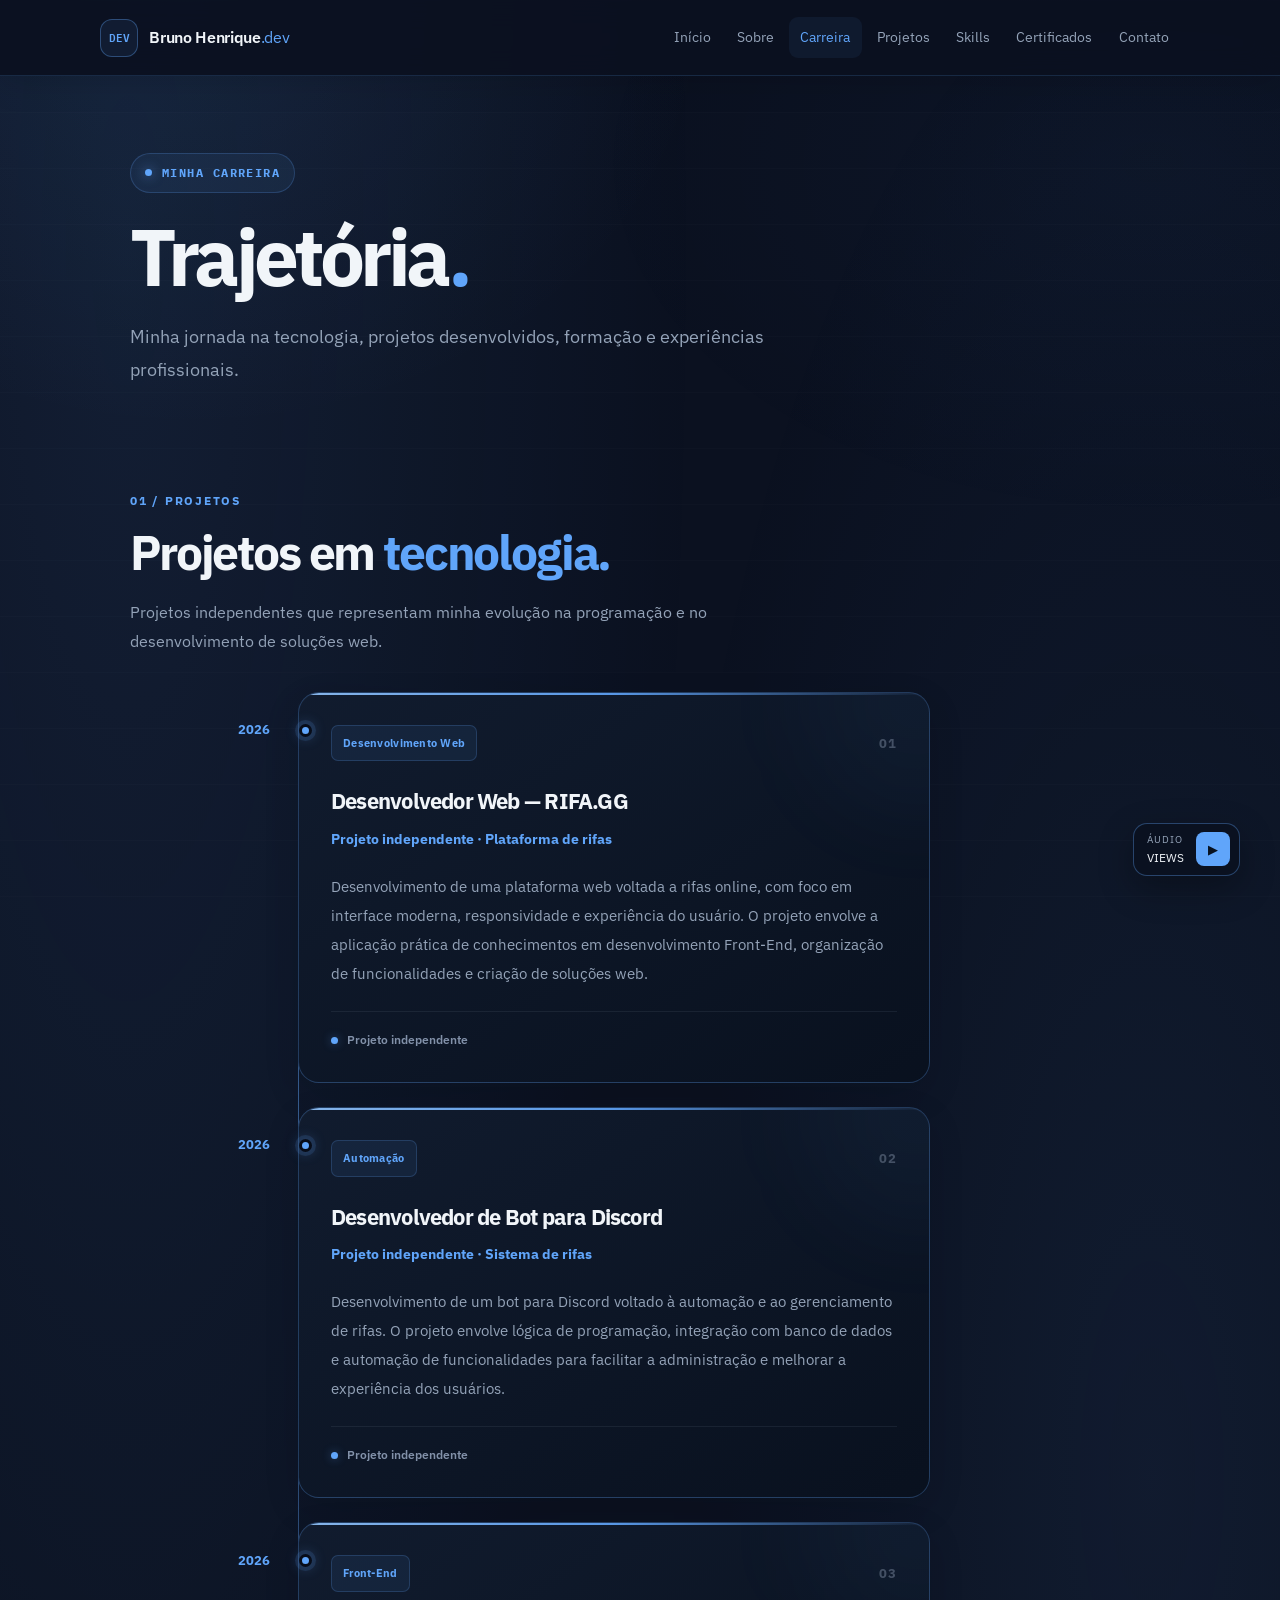
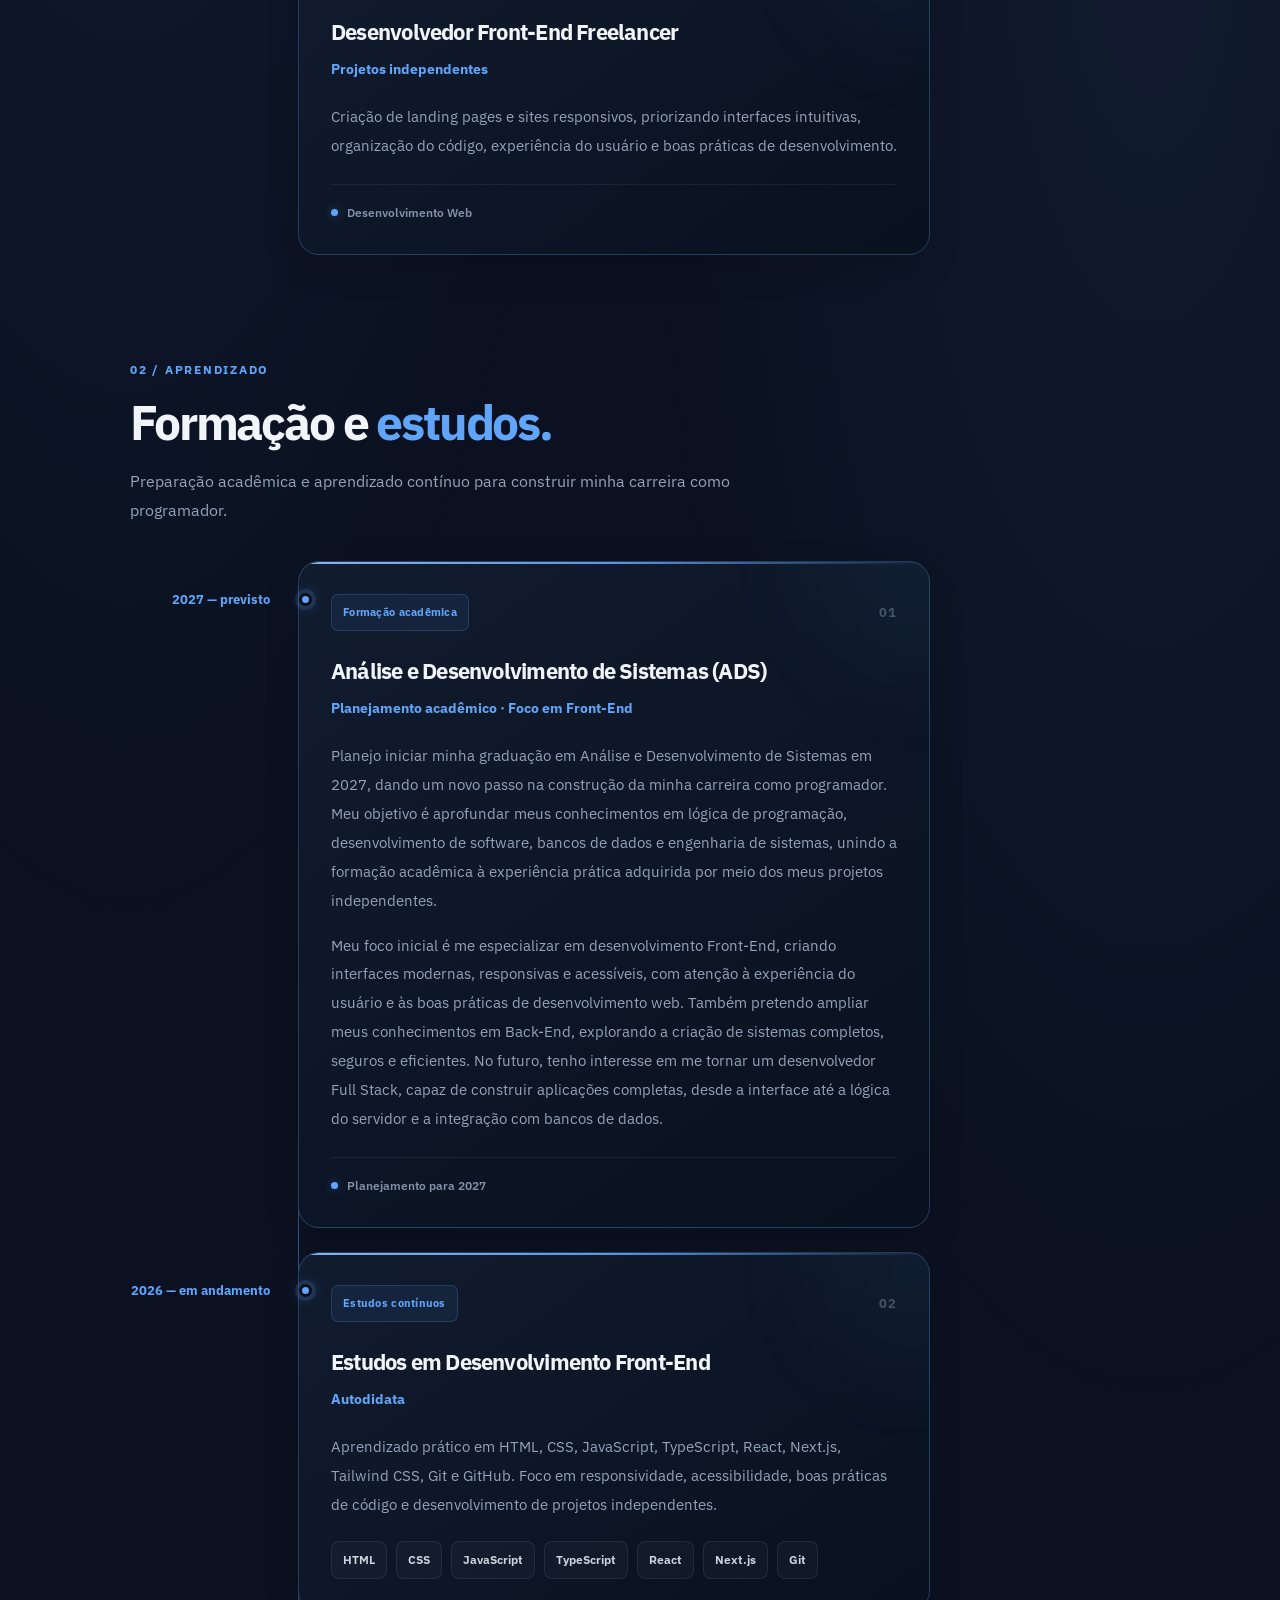
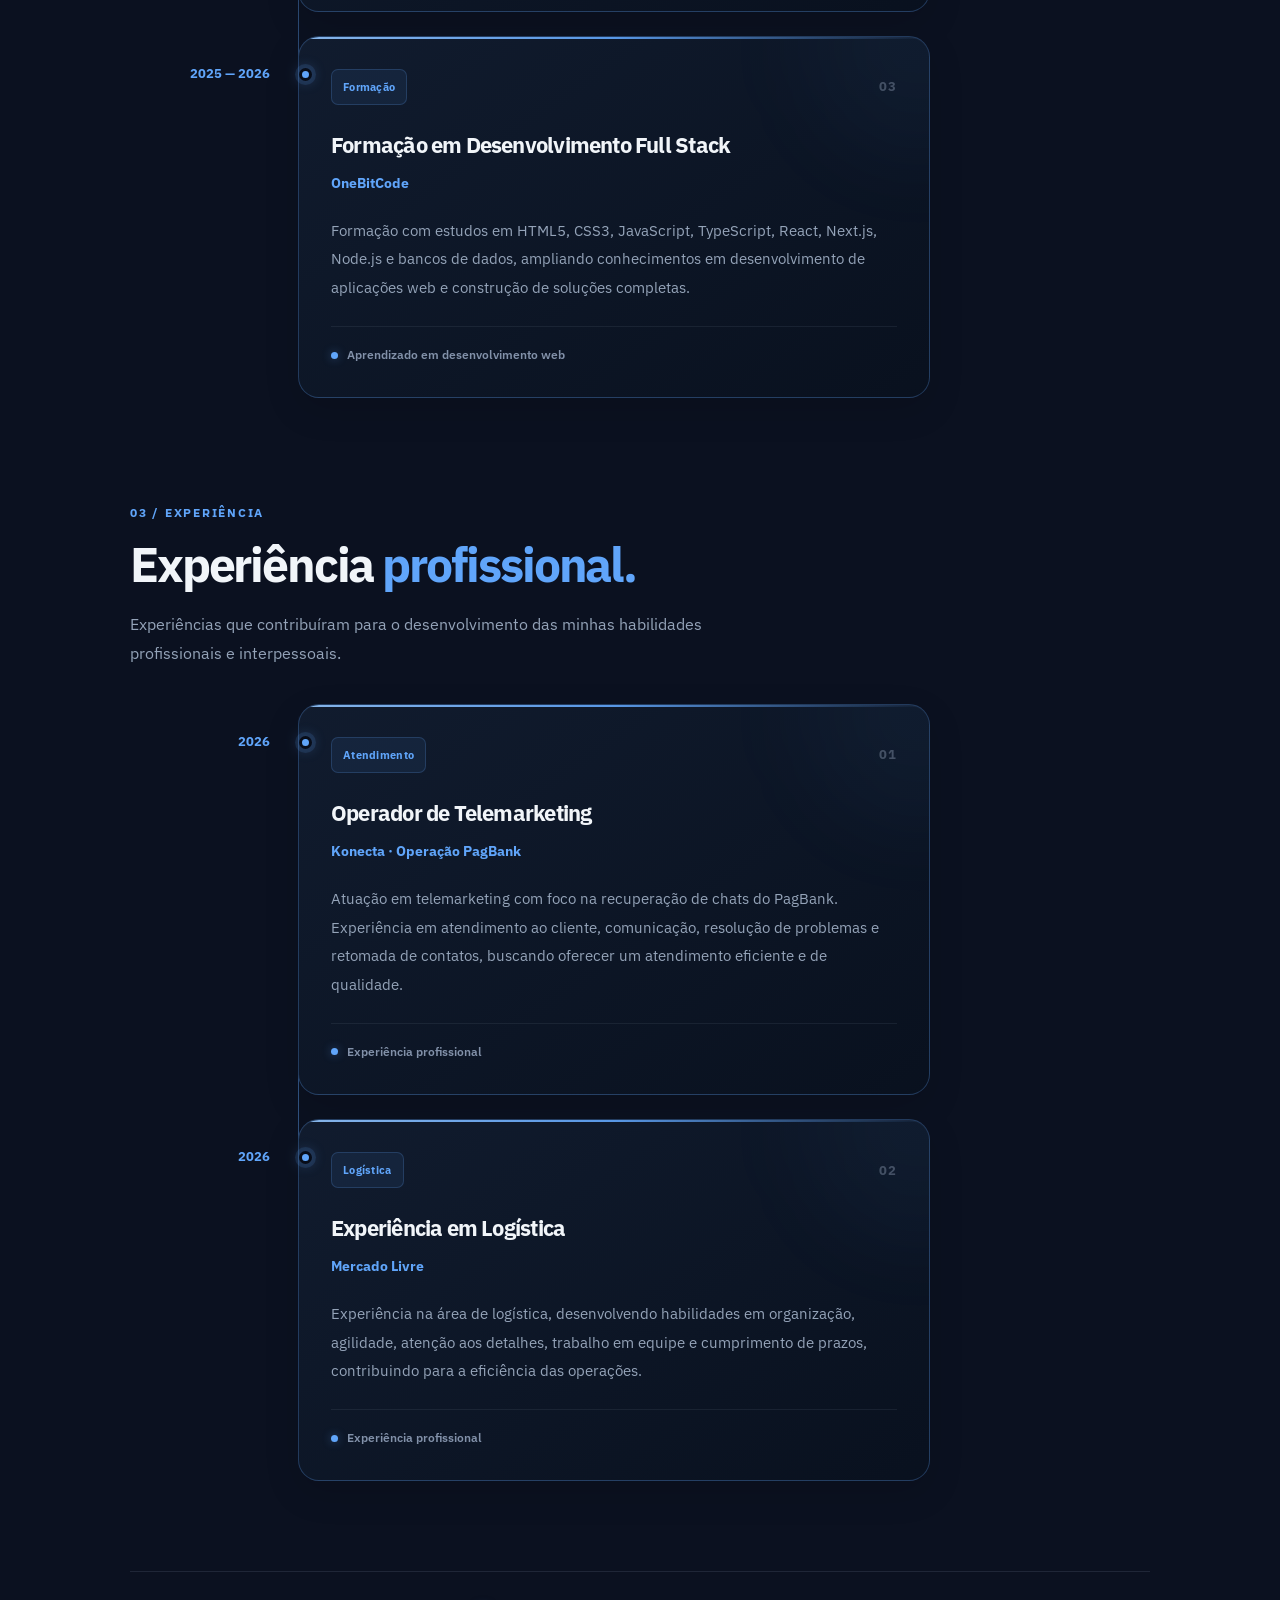
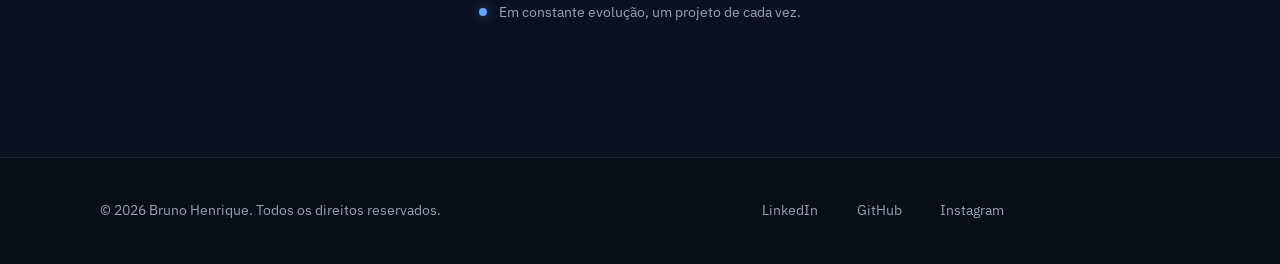
==== commit c7384675: "Atualização do Portfólio 🚀" ====
--- a/carreira.html
+++ b/carreira.html
@@ -38,58 +38,393 @@
     </div>
   </header>
 
-  <main class="page">
-    <section class="container">
-      <div class="page-intro reveal">
-        <p class="page-kicker">Carreira</p>
-        <h1>Trajetória</h1>
-        <p class="page-lead">Estudos, projetos independentes e a transição para tecnologia.</p>
-      </div>
+  
+
+<main class="page trajectory-page">
+  <div class="container">
+
+    <!-- INTRODUÇÃO -->
+    <header class="page-intro reveal">
+      <span class="page-kicker">Minha carreira</span>
+
+      <h1>Trajetória<span>.</span></h1>
+
+      <p class="page-lead">
+        Minha jornada na tecnologia, projetos desenvolvidos,
+        formação e experiências profissionais.
+      </p>
+    </header>
+
+    <!-- ========================================
+         1. PROJETOS EM TECNOLOGIA
+    ========================================= -->
+    <section
+      class="trajectory-section"
+      aria-labelledby="projects-title"
+    >
+      <header class="section-heading reveal">
+        <span class="section-number">01 / PROJETOS</span>
+
+        <h2 id="projects-title">
+          Projetos em <span>tecnologia.</span>
+        </h2>
+
+        <p>
+          Projetos independentes que representam minha evolução
+          na programação e no desenvolvimento de soluções web.
+        </p>
+      </header>
+
       <div class="timeline">
-        <article class="timeline-item reveal">
-          <div class="timeline-date">2026 — em progresso</div>
-          <div class="timeline-content">
-            <h3>Transição de carreira e estudos</h3>
-            <p class="company">Autodidata</p>
-            <p>
-              Desenvolvimento Front-End com projetos práticos utilizando HTML, CSS, JavaScript, TypeScript, React,
-              Next.js, Tailwind CSS, Git e GitHub, com foco em responsividade, acessibilidade e boas práticas de código.
-            </p>
-          </div>
-        </article>
-        <article class="timeline-item reveal">
-          <div class="timeline-date">2026</div>
-          <div class="timeline-content">
-            <h3>Desenvolvedor front-end freelancer</h3>
-            <p class="company">Projetos independentes</p>
-            <p>Desenvolvimento de landing pages e sites responsivos, com foco em UX/UI, performance e experiência do
-              usuário.
-            </p>
-          </div>
-        </article>
-        <article class="timeline-item reveal">
-          <div class="timeline-date">2025 — 2026</div>
-          <div class="timeline-content">
-            <h3>Formação full-stack avançada</h3>
-            <p class="company">OneBitCode</p>
-            <p>Formação em JavaScript com foco em desenvolvimento Full Stack: HTML5, CSS3, JavaScript, TypeScript,
-              React, Next.js, Node.js e bancos de dados.
-            </p>
-          </div>
-        </article>
-        <article class="timeline-item reveal">
-          <div class="timeline-date">2025</div>
-          <div class="timeline-content">
-            <h3>Experiência anterior</h3>
-            <p class="company">Diversas áreas</p>
-            <p>Experiência em atendimento e suporte, com foco em comunicação, resolução de problemas e relacionamento
-              com o cliente.
-            </p>
-          </div>
-        </article>
+
+        <!-- RIFA.GG -->
+        <article class="timeline-item reveal">
+          <div class="timeline-date">
+            <span class="timeline-dot"></span>
+            <span>2026</span>
+          </div>
+
+          <div class="timeline-content">
+            <div class="timeline-card-top">
+              <span class="timeline-tag">Desenvolvimento Web</span>
+              <span class="timeline-index">01</span>
+            </div>
+
+            <h3>Desenvolvedor Web — RIFA.GG</h3>
+
+            <p class="company">
+              Projeto independente · Plataforma de rifas
+            </p>
+
+            <p class="timeline-description">
+              Desenvolvimento de uma plataforma web voltada a rifas
+              online, com foco em interface moderna, responsividade
+              e experiência do usuário. O projeto envolve a aplicação
+              prática de conhecimentos em desenvolvimento Front-End,
+              organização de funcionalidades e criação de soluções web.
+            </p>
+
+            <div class="timeline-footer">
+              <span class="status-dot"></span>
+              <span>Projeto independente</span>
+            </div>
+          </div>
+        </article>
+
+        <!-- BOT PARA DISCORD -->
+        <article class="timeline-item reveal">
+          <div class="timeline-date">
+            <span class="timeline-dot"></span>
+            <span>2026</span>
+          </div>
+
+          <div class="timeline-content">
+            <div class="timeline-card-top">
+              <span class="timeline-tag">Automação</span>
+              <span class="timeline-index">02</span>
+            </div>
+
+            <h3>Desenvolvedor de Bot para Discord</h3>
+
+            <p class="company">
+              Projeto independente · Sistema de rifas
+            </p>
+
+            <p class="timeline-description">
+              Desenvolvimento de um bot para Discord voltado à
+              automação e ao gerenciamento de rifas. O projeto envolve
+              lógica de programação, integração com banco de dados
+              e automação de funcionalidades para facilitar a
+              administração e melhorar a experiência dos usuários.
+            </p>
+
+            <div class="timeline-footer">
+              <span class="status-dot"></span>
+              <span>Projeto independente</span>
+            </div>
+          </div>
+        </article>
+
+        <!-- FREELANCER -->
+        <article class="timeline-item reveal">
+          <div class="timeline-date">
+            <span class="timeline-dot"></span>
+            <span>2026</span>
+          </div>
+
+          <div class="timeline-content">
+            <div class="timeline-card-top">
+              <span class="timeline-tag">Front-End</span>
+              <span class="timeline-index">03</span>
+            </div>
+
+            <h3>Desenvolvedor Front-End Freelancer</h3>
+
+            <p class="company">
+              Projetos independentes
+            </p>
+
+            <p class="timeline-description">
+              Criação de landing pages e sites responsivos,
+              priorizando interfaces intuitivas, organização do código,
+              experiência do usuário e boas práticas de desenvolvimento.
+            </p>
+
+            <div class="timeline-footer">
+              <span class="status-dot"></span>
+              <span>Desenvolvimento Web</span>
+            </div>
+          </div>
+        </article>
+
       </div>
     </section>
-  </main>
+
+    <!-- ========================================
+         2. FORMAÇÃO E ESTUDOS
+    ========================================= -->
+    <section
+      class="trajectory-section"
+      aria-labelledby="education-title"
+    >
+      <header class="section-heading reveal">
+        <span class="section-number">02 / APRENDIZADO</span>
+
+        <h2 id="education-title">
+          Formação e <span>estudos.</span>
+        </h2>
+
+        <p>
+          Preparação acadêmica e aprendizado contínuo para
+          construir minha carreira como programador.
+        </p>
+      </header>
+
+      <div class="timeline">
+
+        <!-- GRADUAÇÃO EM ADS -->
+        <article class="timeline-item reveal">
+          <div class="timeline-date">
+            <span class="timeline-dot"></span>
+            <span>2027 — previsto</span>
+          </div>
+
+          <div class="timeline-content">
+            <div class="timeline-card-top">
+              <span class="timeline-tag">Formação acadêmica</span>
+              <span class="timeline-index">01</span>
+            </div>
+
+            <h3>Análise e Desenvolvimento de Sistemas (ADS)</h3>
+
+            <p class="company">
+              Planejamento acadêmico · Foco em Front-End
+            </p>
+
+            <p class="timeline-description">
+              Planejo iniciar minha graduação em Análise e
+              Desenvolvimento de Sistemas em 2027, dando um novo
+              passo na construção da minha carreira como programador.
+              Meu objetivo é aprofundar meus conhecimentos em lógica
+              de programação, desenvolvimento de software, bancos de
+              dados e engenharia de sistemas, unindo a formação
+              acadêmica à experiência prática adquirida por meio dos
+              meus projetos independentes.
+            </p>
+
+            <p class="timeline-description">
+              Meu foco inicial é me especializar em desenvolvimento
+              Front-End, criando interfaces modernas, responsivas e
+              acessíveis, com atenção à experiência do usuário e às
+              boas práticas de desenvolvimento web. Também pretendo
+              ampliar meus conhecimentos em Back-End, explorando a
+              criação de sistemas completos, seguros e eficientes.
+              No futuro, tenho interesse em me tornar um desenvolvedor
+              Full Stack, capaz de construir aplicações completas,
+              desde a interface até a lógica do servidor e a integração
+              com bancos de dados.
+            </p>
+
+            <div class="timeline-footer">
+              <span class="status-dot"></span>
+              <span>Planejamento para 2027</span>
+            </div>
+          </div>
+        </article>
+
+        <!-- ESTUDOS AUTODIDATAS -->
+        <article class="timeline-item reveal">
+          <div class="timeline-date">
+            <span class="timeline-dot"></span>
+            <span>2026 — em andamento</span>
+          </div>
+
+          <div class="timeline-content">
+            <div class="timeline-card-top">
+              <span class="timeline-tag">Estudos contínuos</span>
+              <span class="timeline-index">02</span>
+            </div>
+
+            <h3>Estudos em Desenvolvimento Front-End</h3>
+
+            <p class="company">Autodidata</p>
+
+            <p class="timeline-description">
+              Aprendizado prático em HTML, CSS, JavaScript,
+              TypeScript, React, Next.js, Tailwind CSS, Git e GitHub.
+              Foco em responsividade, acessibilidade, boas práticas
+              de código e desenvolvimento de projetos independentes.
+            </p>
+
+            <div class="technology-list">
+              <span>HTML</span>
+              <span>CSS</span>
+              <span>JavaScript</span>
+              <span>TypeScript</span>
+              <span>React</span>
+              <span>Next.js</span>
+              <span>Git</span>
+            </div>
+          </div>
+        </article>
+
+        <!-- ONEBITCODE -->
+        <article class="timeline-item reveal">
+          <div class="timeline-date">
+            <span class="timeline-dot"></span>
+            <span>2025 — 2026</span>
+          </div>
+
+          <div class="timeline-content">
+            <div class="timeline-card-top">
+              <span class="timeline-tag">Formação</span>
+              <span class="timeline-index">03</span>
+            </div>
+
+            <h3>Formação em Desenvolvimento Full Stack</h3>
+
+            <p class="company">OneBitCode</p>
+
+            <p class="timeline-description">
+              Formação com estudos em HTML5, CSS3, JavaScript,
+              TypeScript, React, Next.js, Node.js e bancos de dados,
+              ampliando conhecimentos em desenvolvimento de aplicações
+              web e construção de soluções completas.
+            </p>
+
+            <div class="timeline-footer">
+              <span class="status-dot"></span>
+              <span>Aprendizado em desenvolvimento web</span>
+            </div>
+          </div>
+        </article>
+
+      </div>
+    </section>
+
+    <!-- ========================================
+         3. EXPERIÊNCIA PROFISSIONAL
+    ========================================= -->
+    <section
+      class="trajectory-section"
+      aria-labelledby="experience-title"
+    >
+      <header class="section-heading reveal">
+        <span class="section-number">03 / EXPERIÊNCIA</span>
+
+        <h2 id="experience-title">
+          Experiência <span>profissional.</span>
+        </h2>
+
+        <p>
+          Experiências que contribuíram para o desenvolvimento
+          das minhas habilidades profissionais e interpessoais.
+        </p>
+      </header>
+
+      <div class="timeline">
+
+        <!-- KONECTA / PAGBANK -->
+        <article class="timeline-item reveal">
+          <div class="timeline-date">
+            <span class="timeline-dot"></span>
+            <span>2026</span>
+          </div>
+
+          <div class="timeline-content">
+            <div class="timeline-card-top">
+              <span class="timeline-tag">Atendimento</span>
+              <span class="timeline-index">01</span>
+            </div>
+
+            <h3>Operador de Telemarketing</h3>
+
+            <p class="company">
+              Konecta · Operação PagBank
+            </p>
+
+            <p class="timeline-description">
+              Atuação em telemarketing com foco na recuperação
+              de chats do PagBank. Experiência em atendimento ao
+              cliente, comunicação, resolução de problemas e retomada
+              de contatos, buscando oferecer um atendimento eficiente
+              e de qualidade.
+            </p>
+
+            <div class="timeline-footer">
+              <span class="status-dot"></span>
+              <span>Experiência profissional</span>
+            </div>
+          </div>
+        </article>
+
+        <!-- MERCADO LIVRE -->
+        <article class="timeline-item reveal">
+          <div class="timeline-date">
+            <span class="timeline-dot"></span>
+            <span>2026</span>
+          </div>
+
+          <div class="timeline-content">
+            <div class="timeline-card-top">
+              <span class="timeline-tag">Logística</span>
+              <span class="timeline-index">02</span>
+            </div>
+
+            <h3>Experiência em Logística</h3>
+
+            <p class="company">Mercado Livre</p>
+
+            <p class="timeline-description">
+              Experiência na área de logística, desenvolvendo
+              habilidades em organização, agilidade, atenção aos
+              detalhes, trabalho em equipe e cumprimento de prazos,
+              contribuindo para a eficiência das operações.
+            </p>
+
+            <div class="timeline-footer">
+              <span class="status-dot"></span>
+              <span>Experiência profissional</span>
+            </div>
+          </div>
+        </article>
+
+      </div>
+    </section>
+
+    <!-- ENCERRAMENTO -->
+    <footer class="trajectory-end reveal">
+      <span class="end-indicator"></span>
+
+      <p>
+        Em constante evolução, um projeto de cada vez.
+      </p>
+    </footer>
+
+  </div>
+</main>
+
+
 
   <footer class="site-footer">
     <div class="container">
@@ -97,7 +432,7 @@
         <p>&copy; 2026 Bruno Henrique. Todos os direitos reservados.</p>
         <a href="https://www.linkedin.com/in/brunocarus/" target="_blank" rel="noopener">LinkedIn</a>
         <a href="https://github.com/IBrunooDev" target="_blank" rel="noopener">GitHub</a>
-        <a href="https://www.instagram.com/bdev.404/" target="_blank" rel="noopener">Instagram</a>
+        <a href="https://www.instagram.com/bruu.dev/" target="_blank" rel="noopener">Instagram</a>
       </div>
     </div>
   </footer>
@@ -106,4 +441,4 @@
   <script src="src/js/main.js"></script>
 </body>
 
-</html>
+</html>
--- a/src/css/root.css
+++ b/src/css/root.css
@@ -3,36 +3,39 @@
   Altere as variáveis abaixo para atualizar o visual do site inteiro.
 */
 
+/* Sistema visual global: azul profissional sobre base navy. */
 :root {
-  /* Cores principais */
-  --color-primary: #28d8c3;
-  --color-primary-hover: #51e7d5;
-  --color-primary-soft: rgba(40, 216, 195, 0.10);
-  --color-secondary: #c9a227;
+  /* Cor principal e estados */
+  --color-primary: #60a5fa;
+  --color-primary-hover: #93c5fd;
+  --color-primary-light: #bfdbfe;
+  --color-primary-rgb: 96, 165, 250;
+  --color-primary-soft: rgba(var(--color-primary-rgb), 0.12);
+  --color-secondary: var(--color-primary);
 
-  /* Cores de fundo */
-  --color-bg: #071014;
-  --color-bg-elevated: #11151b;
-  --color-bg-card: #14181f;
-  --color-bg-header: rgba(7, 16, 20, 0.92);
-  --color-bg-footer: #060d10;
+  /* Superfícies */
+  --color-bg: #0b1120;
+  --color-bg-elevated: #111827;
+  --color-bg-card: #0f172a;
+  --color-bg-header: rgba(11, 17, 32, 0.92);
+  --color-bg-footer: #080d18;
 
-  /* Cores de texto */
-  --color-text: #e8eaee;
-  --color-text-muted: #8d949e;
-  --color-text-inverse: #0c0e11;
+  /* Tipografia */
+  --color-text: #f1f5f9;
+  --color-text-muted: #94a3b8;
+  --color-text-inverse: #08111f;
 
-  /* Cores de destaque */
-  --color-accent: #28d8c3;
-  --color-accent-warm: #c9a227;
+  /* Destaques e feedback */
+  --color-accent: var(--color-primary);
+  --color-accent-warm: var(--color-primary);
   --color-success: #6fbf73;
   --color-error: #d36b64;
-  --color-link: #28d8c3;
+  --color-link: var(--color-primary);
 
   /* Bordas */
-  --color-border: rgba(232, 234, 238, 0.08);
-  --color-border-strong: rgba(232, 234, 238, 0.14);
-  --color-border-accent: rgba(40, 216, 195, 0.30);
+  --color-border: rgba(148, 163, 184, 0.12);
+  --color-border-strong: rgba(148, 163, 184, 0.2);
+  --color-border-accent: rgba(var(--color-primary-rgb), 0.35);
 
   /* Fontes */
   --font-sans: "IBM Plex Sans", "Segoe UI", sans-serif;
@@ -60,17 +63,17 @@
   --space-2xl: 3.5rem;
   --space-3xl: 5.5rem;
 
-  /* Bordas e radius */
+  /* Bordas e raios */
   --border-width: 1px;
   --radius-sm: 8px;
   --radius-md: 12px;
   --radius-lg: 18px;
   --radius-full: 999px;
 
-  /* Sombras */
+  /* Sombras e foco */
   --shadow-sm: 0 8px 24px rgba(0, 0, 0, 0.22);
   --shadow-md: 0 18px 40px rgba(0, 0, 0, 0.32);
-  --shadow-focus: 0 0 0 3px rgba(40, 216, 195, 0.28);
+  --shadow-focus: 0 0 0 3px rgba(var(--color-primary-rgb), 0.3);
 
   /* Transições */
   --ease: cubic-bezier(0.22, 1, 0.36, 1);
@@ -80,20 +83,18 @@
 
   /* Animações */
   --anim-reveal: 480ms var(--ease);
-  --anim-blink: 1s step-end infinite;
 
-  /* Containers */
-  --container-sm: 720px;
-  --container-md: 960px;
-  --container-lg: 1120px;
-  --header-height: 68px;
-  --gutter: clamp(1.25rem, 4vw, 2rem);
+  /* Camadas */
+  --z-header: 1000;
+  --z-overlay: 2000;
+  --z-modal: 2100;
+  --z-player: 1500;
 
-  /* Z-index */
-  --z-header: 100;
-  --z-overlay: 200;
-  --z-modal: 300;
-  --z-player: 90;
+  /* Layout */
+  --header-height: 76px;
+  --container-lg: 1160px;
+  --container-width: 1160px;
+  --gutter: clamp(1rem, 4vw, 2.5rem);
 }
 
 /* Alias para compatibilidade com trechos antigos */
--- a/src/css/global.css
+++ b/src/css/global.css
@@ -33,7 +33,7 @@
   position: fixed;
   inset: 0;
   pointer-events: none;
-  background: radial-gradient(ellipse at top left, rgba(63, 143, 127, 0.07), transparent 42%);
+  background: radial-gradient(ellipse at top left, rgba(var(--color-primary-rgb), 0.07), transparent 42%);
   z-index: 0;
 }
 
--- a/src/css/carreira.css
+++ b/src/css/carreira.css
@@ -1,57 +1,847 @@
-/*
-  CARREIRA.CSS
-*/
-
-.timeline {
-  position: relative;
-  max-width: var(--container-sm);
-  margin-left: 0.75rem;
-  padding-left: var(--space-xl);
-}
-
-.timeline::before {
+
+/* ==================================================
+   TRAJETÓRIA — BRUNO DEV
+   Identidade visual alinhada à página Home
+================================================== */
+
+/* ---------- Variáveis e base ---------- */
+
+.trajectory-page {
+  --tr-bg: #080d19;
+  --tr-card: #0d1728;
+  --tr-card-hover: #111e32;
+  --tr-text: #f1f5f9;
+  --tr-muted: #94a3b8;
+  --tr-border: rgba(148, 163, 184, 0.15);
+
+  position: relative;
+  isolation: isolate;
+
+  width: 100%;
+  min-height: 100vh;
+  padding: clamp(60px, 8vw, 100px) 0;
+
+  color: var(--tr-text);
+
+  background:
+    radial-gradient(
+      ellipse at 10% 5%,
+      rgba(var(--color-primary-rgb), 0.09),
+      transparent 35%
+    ),
+    radial-gradient(
+      ellipse at 90% 30%,
+      rgba(var(--color-primary-rgb), 0.07),
+      transparent 32%
+    );
+}
+
+.trajectory-page *,
+.trajectory-page *::before,
+.trajectory-page *::after {
+  box-sizing: border-box;
+}
+
+.trajectory-page .container {
+  width: min(1100px, calc(100% - 48px));
+  margin-inline: auto;
+}
+
+/* Evita que estilos globais criem molduras duplicadas */
+
+.trajectory-page .trajectory-section,
+.trajectory-page .section-heading,
+.trajectory-page .timeline {
+  border: 0;
+  border-radius: 0;
+  background: transparent;
+  box-shadow: none;
+}
+
+/* ==================================================
+   INTRODUÇÃO
+================================================== */
+
+.trajectory-page > .container > .page-intro {
+  max-width: 760px;
+  margin: 0 0 clamp(60px, 8vw, 90px);
+}
+
+.trajectory-page .page-kicker {
+  display: inline-flex;
+  align-items: center;
+  gap: 10px;
+
+  margin: 0 0 20px;
+  padding: 9px 14px;
+
+  border: 1px solid rgba(var(--color-primary-rgb), 0.22);
+  border-radius: 999px;
+
+  background: rgba(var(--color-primary-rgb), 0.07);
+  color: var(--color-primary);
+
+  font-size: 0.75rem;
+  font-weight: 800;
+  letter-spacing: 0.12em;
+  text-transform: uppercase;
+}
+
+.trajectory-page .page-kicker::before {
   content: "";
+
+  width: 7px;
+  height: 7px;
+  flex: 0 0 7px;
+
+  border-radius: 50%;
+  background: var(--color-primary);
+
+  box-shadow: 0 0 12px rgba(var(--color-primary-rgb), 0.65);
+}
+
+.trajectory-page .page-intro h1 {
+  margin: 0;
+
+  color: var(--tr-text);
+
+  font-size: clamp(3rem, 7vw, 5rem);
+  font-weight: 850;
+  letter-spacing: -0.06em;
+  line-height: 1.08;
+}
+
+.trajectory-page .page-intro h1 span,
+.trajectory-page .section-heading h2 span {
+  color: var(--color-primary);
+}
+
+.trajectory-page .page-lead {
+  max-width: 650px;
+  margin: 22px 0 0;
+
+  color: var(--tr-muted);
+
+  font-size: clamp(0.98rem, 1.5vw, 1.1rem);
+  line-height: 1.85;
+}
+
+/* ==================================================
+   CABEÇALHO DAS SEÇÕES
+================================================== */
+
+.trajectory-page .trajectory-section {
+  position: relative;
+  margin-top: clamp(65px, 9vw, 105px);
+}
+
+.trajectory-page .section-heading {
+  max-width: 720px;
+  margin: 0 0 36px;
+}
+
+.trajectory-page .section-number {
+  display: block;
+
+  margin-bottom: 14px;
+
+  color: var(--color-primary);
+
+  font-size: 0.73rem;
+  font-weight: 800;
+  letter-spacing: 0.15em;
+}
+
+.trajectory-page .section-heading h2 {
+  margin: 0;
+
+  color: var(--tr-text);
+
+  font-size: clamp(2rem, 4.5vw, 3rem);
+  font-weight: 800;
+  letter-spacing: -0.045em;
+  line-height: 1.2;
+}
+
+.trajectory-page .section-heading > p {
+  max-width: 620px;
+  margin: 16px 0 0;
+
+  color: var(--tr-muted);
+
+  font-size: 0.98rem;
+  line-height: 1.85;
+}
+
+/* ==================================================
+   LINHA DO TEMPO
+================================================== */
+
+.trajectory-page .timeline {
+  position: relative;
+
+  display: flex;
+  flex-direction: column;
+  gap: 24px;
+
+  width: 100%;
+  min-width: 0;
+  padding: 0;
+  margin: 0;
+}
+
+/* Linha vertical alinhada com os marcadores */
+
+.trajectory-page .timeline::before {
+  content: "";
+
+  position: absolute;
+  top: 10px;
+  bottom: 10px;
+  left: 168px;
+
+  width: 1px;
+
+  background: linear-gradient(
+    to bottom,
+    transparent,
+    rgba(var(--color-primary-rgb), 0.55) 8%,
+    rgba(var(--color-primary-rgb), 0.35) 90%,
+    transparent
+  );
+
+  pointer-events: none;
+}
+
+/* ==================================================
+   ITEM DA TIMELINE
+   Remove a moldura externa duplicada
+================================================== */
+
+.trajectory-page .timeline-item {
+  position: relative;
+
+  display: grid;
+  grid-template-columns: 140px minmax(0, 1fr);
+  align-items: start;
+  gap: 28px;
+
+  width: 100%;
+  min-width: 0;
+  padding: 0;
+  margin: 0;
+
+  border: 0;
+  border-radius: 0;
+  outline: none;
+
+  background: transparent;
+  box-shadow: none;
+
+  overflow: visible;
+}
+
+/* Desativa possíveis pseudo-elementos antigos */
+
+.trajectory-page .timeline-item::before,
+.trajectory-page .timeline-item::after {
+  content: none;
+  display: none;
+}
+
+/* ==================================================
+   DATA E MARCADOR
+================================================== */
+
+.trajectory-page .timeline-date {
+  position: relative;
+
+  display: flex;
+  align-items: center;
+  justify-content: flex-end;
+
+  min-width: 0;
+  min-height: 54px;
+  padding: 22px 0 0;
+
+  color: var(--color-primary);
+
+  font-size: 0.8rem;
+  font-weight: 800;
+  line-height: 1.5;
+  text-align: right;
+}
+
+/* Marcador azul */
+
+.trajectory-page .timeline-dot {
+  position: absolute;
+  top: 32px;
+  right: -42px;
+  z-index: 3;
+
+  width: 13px;
+  height: 13px;
+  flex: 0 0 13px;
+
+  border: 3px solid var(--tr-bg);
+  border-radius: 50%;
+
+  background: var(--color-primary);
+
+  box-shadow:
+    0 0 0 4px rgba(var(--color-primary-rgb), 0.12),
+    0 0 14px rgba(var(--color-primary-rgb), 0.4);
+
+  transition:
+    background 0.25s ease,
+    box-shadow 0.25s ease;
+}
+
+/* ==================================================
+   CARD PRINCIPAL
+   Este é o único elemento com moldura
+================================================== */
+
+.trajectory-page .timeline-content {
+  position: relative;
+  isolation: isolate;
+
+  width: 100%;
+  min-width: 0;
+  min-height: 0;
+  padding: clamp(22px, 3vw, 32px);
+
+  border: 1px solid rgba(var(--color-primary-rgb), 0.28);
+  border-radius: 21px;
+
+  background: linear-gradient(
+    145deg,
+    rgba(17, 28, 47, 0.98),
+    rgba(9, 17, 31, 0.98)
+  );
+
+  box-shadow:
+    0 12px 35px rgba(0, 0, 0, 0.13),
+    inset 0 1px 0 rgba(255, 255, 255, 0.025);
+
+  overflow: hidden;
+
+  transition:
+    transform 0.3s ease,
+    border-color 0.3s ease,
+    background 0.3s ease,
+    box-shadow 0.3s ease;
+}
+
+/* Linha azul e roxa no topo do card */
+
+.trajectory-page .timeline-content::before {
+  content: "";
+
   position: absolute;
   top: 0;
-  bottom: 0;
   left: 0;
-  width: 1px;
-  background: var(--color-border-strong);
-}
-
-.timeline-item {
-  position: relative;
-  margin-bottom: var(--space-xl);
-}
-
-.timeline-item::before {
+  right: 0;
+
+  height: 2px;
+
+  background: linear-gradient(
+    90deg,
+    var(--color-primary-hover),
+    var(--color-primary),
+    transparent
+  );
+
+  opacity: 0.9;
+  pointer-events: none;
+}
+
+/* Brilho decorativo discreto */
+
+.trajectory-page .timeline-content::after {
   content: "";
+
   position: absolute;
-  left: calc(-1 * var(--space-xl) - 3px);
-  top: 8px;
+  top: -100px;
+  right: -100px;
+  z-index: -1;
+
+  width: 220px;
+  height: 220px;
+
+  border-radius: 50%;
+
+  background: rgba(var(--color-primary-rgb), 0.045);
+  filter: blur(45px);
+
+  pointer-events: none;
+}
+
+/* ==================================================
+   CABEÇALHO DO CARD
+================================================== */
+
+.trajectory-page .timeline-card-top {
+  position: relative;
+  z-index: 1;
+
+  display: flex;
+  align-items: center;
+  justify-content: space-between;
+  flex-wrap: wrap;
+  gap: 12px;
+
+  margin: 0 0 24px;
+}
+
+.trajectory-page .timeline-tag {
+  display: inline-flex;
+  align-items: center;
+
+  max-width: 100%;
+  padding: 8px 11px;
+
+  border: 1px solid rgba(var(--color-primary-rgb), 0.2);
+  border-radius: 7px;
+
+  background: rgba(var(--color-primary-rgb), 0.08);
+  color: var(--color-primary);
+
+  font-size: 0.7rem;
+  font-weight: 750;
+  letter-spacing: 0.025em;
+}
+
+.trajectory-page .timeline-index {
+  color: rgba(148, 163, 184, 0.4);
+
+  font-size: 0.8rem;
+  font-weight: 800;
+  letter-spacing: 0.08em;
+}
+
+/* ==================================================
+   TÍTULOS E DESCRIÇÕES
+================================================== */
+
+.trajectory-page .timeline-content h3 {
+  position: relative;
+  z-index: 1;
+
+  margin: 0 0 10px;
+
+  color: var(--tr-text);
+
+  font-size: clamp(1.1rem, 2vw, 1.4rem);
+  font-weight: 800;
+  letter-spacing: -0.035em;
+  line-height: 1.45;
+
+  overflow-wrap: anywhere;
+}
+
+.trajectory-page .timeline-content .company {
+  position: relative;
+  z-index: 1;
+
+  margin: 0 0 20px;
+
+  color: var(--color-primary);
+
+  font-size: 0.88rem;
+  font-weight: 700;
+  line-height: 1.7;
+}
+
+.trajectory-page .timeline-description {
+  position: relative;
+  z-index: 1;
+
+  margin: 0;
+
+  color: var(--tr-muted);
+
+  font-size: 0.95rem;
+  font-weight: 400;
+  line-height: 1.9;
+
+  overflow-wrap: anywhere;
+}
+
+.trajectory-page .timeline-description + .timeline-description {
+  margin-top: 16px;
+}
+
+/* ==================================================
+   RODAPÉ DOS CARDS
+================================================== */
+
+.trajectory-page .timeline-footer {
+  position: relative;
+  z-index: 1;
+
+  display: flex;
+  align-items: center;
+  flex-wrap: wrap;
+  gap: 9px;
+
+  margin-top: 24px;
+  padding-top: 18px;
+
+  border-top: 1px solid rgba(148, 163, 184, 0.1);
+
+  color: #8291a9;
+
+  font-size: 0.77rem;
+  font-weight: 600;
+  line-height: 1.6;
+}
+
+.trajectory-page .status-dot {
+  display: inline-block;
+
   width: 7px;
   height: 7px;
+  flex: 0 0 7px;
+
+  border-radius: 50%;
+
   background: var(--color-primary);
-}
-
-.timeline-date {
-  font-family: var(--font-mono);
-  font-size: var(--fs-xs);
-  color: var(--color-primary);
-  margin-bottom: var(--space-xs);
-}
-
-.timeline-content h3 {
-  font-size: var(--fs-lg);
-  margin-bottom: var(--space-2xs);
-}
-
-.company {
-  font-size: var(--fs-sm);
-  color: var(--color-text-muted);
-  margin-bottom: var(--space-sm);
-}
-
-.timeline-content p {
-  color: var(--color-text-muted);
-}
+  box-shadow: 0 0 10px rgba(var(--color-primary-rgb), 0.4);
+}
+
+/* ==================================================
+   TECNOLOGIAS
+================================================== */
+
+.trajectory-page .technology-list {
+  position: relative;
+  z-index: 1;
+
+  display: flex;
+  flex-wrap: wrap;
+  gap: 9px;
+
+  margin-top: 22px;
+}
+
+.trajectory-page .technology-list span {
+  display: inline-flex;
+  align-items: center;
+
+  padding: 8px 11px;
+
+  border: 1px solid rgba(148, 163, 184, 0.13);
+  border-radius: 8px;
+
+  background: rgba(148, 163, 184, 0.045);
+  color: #cbd5e1;
+
+  font-size: 0.75rem;
+  font-weight: 650;
+
+  transition:
+    border-color 0.25s ease,
+    color 0.25s ease,
+    background 0.25s ease;
+}
+
+/* ==================================================
+   HOVER
+================================================== */
+
+@media (hover: hover) {
+  .trajectory-page .timeline-content:hover {
+    transform: translateY(-4px);
+
+    border-color: rgba(var(--color-primary-rgb), 0.42);
+
+    background: linear-gradient(
+      145deg,
+      rgba(19, 32, 53, 0.99),
+      rgba(10, 18, 33, 0.99)
+    );
+
+    box-shadow:
+      0 20px 45px rgba(0, 0, 0, 0.2),
+      0 0 25px rgba(var(--color-primary-rgb), 0.045);
+  }
+
+  .trajectory-page .timeline-item:hover .timeline-dot {
+    background: var(--color-primary);
+
+    box-shadow:
+      0 0 0 4px rgba(var(--color-primary-rgb), 0.12),
+      0 0 15px rgba(var(--color-primary-rgb), 0.5);
+  }
+
+  .trajectory-page .technology-list span:hover {
+    border-color: rgba(var(--color-primary-rgb), 0.35);
+    background: rgba(var(--color-primary-rgb), 0.08);
+    color: var(--color-primary);
+  }
+}
+
+/* ==================================================
+   ENCERRAMENTO
+================================================== */
+
+.trajectory-page .trajectory-end {
+  display: flex;
+  align-items: center;
+  justify-content: center;
+  flex-wrap: wrap;
+  gap: 12px;
+
+  margin-top: clamp(60px, 8vw, 90px);
+  padding-top: 28px;
+
+  border-top: 1px solid var(--tr-border);
+}
+
+.trajectory-page .trajectory-end p {
+  margin: 0;
+
+  color: var(--tr-muted);
+
+  font-size: 0.9rem;
+  line-height: 1.7;
+  text-align: center;
+}
+
+.trajectory-page .end-indicator {
+  width: 8px;
+  height: 8px;
+  flex: 0 0 8px;
+
+  border-radius: 50%;
+
+  background: var(--color-primary);
+  box-shadow: 0 0 12px rgba(var(--color-primary-rgb), 0.5);
+}
+
+/* ==================================================
+   TABLETS
+================================================== */
+
+@media (max-width: 800px) and (min-width: 561px) {
+  .trajectory-page .container {
+    width: calc(100% - 40px);
+  }
+
+  .trajectory-page .timeline {
+    gap: 22px;
+  }
+
+  .trajectory-page .timeline::before {
+    left: 134px;
+  }
+
+  .trajectory-page .timeline-item {
+    grid-template-columns: 112px minmax(0, 1fr);
+    gap: 22px;
+  }
+
+  .trajectory-page .timeline-date {
+    font-size: 0.75rem;
+  }
+
+  .trajectory-page .timeline-dot {
+    right: -29px;
+  }
+
+  .trajectory-page .timeline-content {
+    padding: 24px;
+    border-radius: 18px;
+  }
+}
+
+/* ==================================================
+   CELULARES
+================================================== */
+
+@media (max-width: 560px) {
+  .trajectory-page {
+    padding: 54px 0;
+  }
+
+  .trajectory-page .container {
+    width: calc(100% - 32px);
+  }
+
+  .trajectory-page > .container > .page-intro {
+    margin-bottom: 55px;
+  }
+
+  .trajectory-page .page-intro h1 {
+    font-size: clamp(2.7rem, 12vw, 3.8rem);
+  }
+
+  .trajectory-page .page-lead {
+    margin-top: 18px;
+    font-size: 0.95rem;
+    line-height: 1.8;
+  }
+
+  .trajectory-page .trajectory-section {
+    margin-top: 62px;
+  }
+
+  .trajectory-page .section-heading {
+    margin-bottom: 28px;
+  }
+
+  .trajectory-page .section-heading h2 {
+    font-size: clamp(1.8rem, 8vw, 2.4rem);
+  }
+
+  .trajectory-page .section-heading > p {
+    font-size: 0.93rem;
+  }
+
+  /* Timeline lateral no celular */
+
+  .trajectory-page .timeline {
+    gap: 23px;
+    padding: 0 0 0 23px;
+  }
+
+  .trajectory-page .timeline::before {
+    top: 5px;
+    bottom: 5px;
+    left: 5px;
+  }
+
+  .trajectory-page .timeline-item {
+    display: flex;
+    flex-direction: column;
+    align-items: stretch;
+    gap: 11px;
+
+    padding: 0;
+  }
+
+  .trajectory-page .timeline-date {
+    display: flex;
+    align-items: center;
+    justify-content: flex-start;
+
+    min-height: 0;
+    padding: 0;
+
+    font-size: 0.78rem;
+    text-align: left;
+  }
+
+  .trajectory-page .timeline-dot {
+    top: 1px;
+    right: auto;
+    left: -24px;
+
+    width: 12px;
+    height: 12px;
+    flex-basis: 12px;
+  }
+
+  .trajectory-page .timeline-content {
+    width: 100%;
+    padding: 21px 18px;
+
+    border-radius: 16px;
+  }
+
+  .trajectory-page .timeline-card-top {
+    gap: 10px;
+    margin-bottom: 19px;
+  }
+
+  .trajectory-page .timeline-tag {
+    font-size: 0.66rem;
+  }
+
+  .trajectory-page .timeline-content h3 {
+    font-size: 1.08rem;
+  }
+
+  .trajectory-page .timeline-content .company {
+    margin-bottom: 16px;
+    font-size: 0.83rem;
+  }
+
+  .trajectory-page .timeline-description {
+    font-size: 0.9rem;
+    line-height: 1.85;
+  }
+
+  .trajectory-page .timeline-footer {
+    margin-top: 20px;
+    padding-top: 15px;
+    font-size: 0.72rem;
+  }
+
+  .trajectory-page .technology-list {
+    gap: 7px;
+  }
+
+  .trajectory-page .technology-list span {
+    padding: 7px 9px;
+    font-size: 0.7rem;
+  }
+
+  .trajectory-page .trajectory-end {
+    margin-top: 55px;
+  }
+
+  .trajectory-page .trajectory-end p {
+    font-size: 0.82rem;
+  }
+}
+
+/* ==================================================
+   CELULARES PEQUENOS
+================================================== */
+
+@media (max-width: 360px) {
+  .trajectory-page .container {
+    width: calc(100% - 24px);
+  }
+
+  .trajectory-page .timeline {
+    padding-left: 21px;
+  }
+
+  .trajectory-page .timeline-dot {
+    left: -22px;
+  }
+
+  .trajectory-page .timeline-content {
+    padding: 17px 13px;
+  }
+
+  .trajectory-page .timeline-card-top {
+    align-items: flex-start;
+  }
+
+  .trajectory-page .timeline-index {
+    font-size: 0.7rem;
+  }
+
+  .trajectory-page .timeline-content h3 {
+    font-size: 1rem;
+  }
+}
+
+/* ==================================================
+   ACESSIBILIDADE
+================================================== */
+
+@media (prefers-reduced-motion: reduce) {
+  .trajectory-page *,
+  .trajectory-page *::before,
+  .trajectory-page *::after {
+    scroll-behavior: auto !important;
+    animation: none !important;
+    transition: none !important;
+  }
+}
--- a/src/css/redesign.css
+++ b/src/css/redesign.css
@@ -1,24 +1,4 @@
 /* REDESIGN 2026 — camada visual compartilhada, preservando o HTML e os recursos existentes * */
-
-:root {
-    --color-primary:#28d8c3;
-    --color-primary-hover:#54ead8;
-    --color-primary-soft:rgba(40,216,195,.10);
-    --color-bg:#071014;
-    --color-bg-elevated:#0d1a20;
-    --color-bg-card:#0c191e;
-    --color-bg-header:rgba(7,16,20,.92);
-    --color-bg-footer:#060d10;
-    --color-text:#edf7f7;
-    --color-text-muted:#a1b5b9;
-    --color-border:rgba(202,231,232,.10);
-    --color-border-strong:rgba(202,231,232,.17);
-    --color-border-accent:rgba(40,216,195,.34);
-    --shadow-focus:0 0 0 3px rgba(40,216,195,.25);
-    --radius-sm:8px;
-    --radius-md:12px;
-    --radius-lg:18px;
-}
 
 html {
     scroll-padding-top: calc(var(--header-height) + 1rem);
@@ -26,16 +6,16 @@
 
 body {
     background-color:var(--color-bg);
-    background-image:radial-gradient(ellipse at 15% 0%,rgba(40,216,195,.065),transparent 34%),linear-gradient(180deg,rgba(255,255,255,.012) 1px,transparent 1px);
+    background-image:radial-gradient(ellipse at 15% 0%,rgba(var(--color-primary-rgb), .065),transparent 34%),linear-gradient(180deg,rgba(255,255,255,.012) 1px,transparent 1px);
     background-size:auto,56px 56px;
 }
 
 body::before {
-    background:radial-gradient(ellipse at 90% 18%,rgba(40,216,195,.035),transparent 35%);
+    background:radial-gradient(ellipse at 90% 18%,rgba(var(--color-primary-rgb), .035),transparent 35%);
 }
 
 ::selection {
-    background:rgba(40,216,195,.25);
+    background:rgba(var(--color-primary-rgb), .25);
     color:#fff;
 }
 
@@ -44,7 +24,7 @@
 }
 
 .site-header {
-    border-bottom-color:rgba(40,216,195,.16);
+    border-bottom-color:rgba(var(--color-primary-rgb), .16);
     box-shadow:0 8px 32px rgba(0,0,0,.12);
 }
 
@@ -56,7 +36,7 @@
     width:38px;
     height:38px;
     border-radius:12px;
-    background:rgba(40,216,195,.08);
+    background:rgba(var(--color-primary-rgb), .08);
     font-size:.7rem;
     font-weight:600;
 }
@@ -81,7 +61,7 @@
 
 .site-nav a:hover,.site-nav a.is-active {
     color:var(--color-primary);
-    background:rgba(40,216,195,.065);
+    background:rgba(var(--color-primary-rgb), .065);
 }
 
 .site-nav a.is-active::after {
@@ -129,8 +109,8 @@
 
 .btn-primary {
     background:var(--color-primary);
-    color:#03201e;
-    box-shadow:0 7px 22px rgba(40,216,195,.12);
+    color:#08111f;
+    box-shadow:0 7px 22px rgba(var(--color-primary-rgb), .12);
 }
 
 .btn-primary:hover {
@@ -145,12 +125,12 @@
 
 .btn-secondary:hover,.btn-ghost:hover {
     border-color:var(--color-primary);
-    background:rgba(40,216,195,.06);
+    background:rgba(var(--color-primary-rgb), .06);
 }
 
 .site-footer {
     margin-top:2rem;
-    border-top-color:rgba(40,216,195,.16);
+    border-top-color:rgba(var(--color-primary-rgb), .16);
 }
 
 .site-footer .container {
@@ -189,7 +169,7 @@
     padding:.28rem .65rem;
     border:1px solid var(--color-border-accent);
     border-radius:999px;
-    background:rgba(40,216,195,.07);
+    background:rgba(var(--color-primary-rgb), .07);
     color:var(--color-primary);
 }
 
@@ -207,7 +187,7 @@
 
 .hero-text {
     max-width:39rem;
-    color:#afc1c4;
+    color:#cbd5e1;
     line-height:1.8;
 }
 
@@ -228,7 +208,7 @@
     object-fit:cover;
     object-position:center 20%;
     border-radius:24px;
-    border-color:rgba(40,216,195,.22);
+    border-color:rgba(var(--color-primary-rgb), .22);
     box-shadow:0 20px 70px rgba(0,0,0,.28);
 }
 
@@ -244,7 +224,7 @@
     margin:0 auto;
     border:1px solid var(--color-border);
     border-radius:16px;
-    background:rgba(12,25,30,.72);
+    background:rgba(15, 23, 42, .72);
     overflow:hidden;
 }
 
@@ -283,13 +263,13 @@
     min-width:0;
     border:1px solid var(--color-border);
     border-radius:16px;
-    background:linear-gradient(180deg,rgba(15,31,37,.96),rgba(9,19,23,.98));
+    background:linear-gradient(180deg,rgba(17, 24, 39, .96),rgba(11, 17, 32, .98));
     transition:transform .22s ease,border-color .22s ease,box-shadow .22s ease;
 }
 
 .featured-card:hover {
     transform:translateY(-5px);
-    border-color:rgba(40,216,195,.42);
+    border-color:rgba(var(--color-primary-rgb), .42);
     box-shadow:0 18px 40px rgba(0,0,0,.22);
 }
 
@@ -327,7 +307,7 @@
 }
 
 .featured-link:hover {
-    background:rgba(40,216,195,.08);
+    background:rgba(var(--color-primary-rgb), .08);
     text-decoration:none;
 }
 
@@ -341,11 +321,11 @@
 .tech-tags span {
     padding:.22rem .5rem;
     border-radius:999px;
-    background:rgba(40,216,195,.07);
-    border:1px solid rgba(40,216,195,.13);
+    background:rgba(var(--color-primary-rgb), .07);
+    border:1px solid rgba(var(--color-primary-rgb), .13);
     font-family:var(--font-mono);
     font-size:.68rem;
-    color:#9ce9df;
+    color:var(--color-primary-light);
 }
 
 .console-intro {
@@ -358,18 +338,18 @@
 }
 
 .terminal {
-    border:1px solid rgba(40,216,195,.2);
+    border:1px solid rgba(var(--color-primary-rgb), .2);
     border-radius:16px;
     overflow:hidden;
     box-shadow:0 18px 48px rgba(0,0,0,.18);
 }
 
 .terminal-bar {
-    background:#102228;
+    background:#111e32;
 }
 
 .terminal-screen {
-    background:#071115;
+    background:#0b1120;
 }
 
 .about-grid,.contact-layout {
@@ -402,14 +382,14 @@
     padding:1.15rem 1.25rem;
     border:1px solid var(--color-border);
     border-radius:14px;
-    background:rgba(12,25,30,.72);
+    background:rgba(15, 23, 42, .72);
     margin-bottom:1rem;
 }
 
 .timeline-item::before {
     left:calc(-1 * var(--space-xl) - 3px);
     border-radius:50%;
-    box-shadow:0 0 0 5px rgba(40,216,195,.08);
+    box-shadow:0 0 0 5px rgba(var(--color-primary-rgb), .08);
 }
 
 .timeline-date {
@@ -426,7 +406,7 @@
     min-height:88px;
     border:1px solid var(--color-border)!important;
     border-radius:14px;
-    background:rgba(12,25,30,.72);
+    background:rgba(15, 23, 42, .72);
     padding:1.15rem;
     transition:border-color .2s ease,transform .2s ease;
 }
@@ -452,7 +432,7 @@
 }
 
 .contact-item:hover {
-    background:rgba(40,216,195,.05);
+    background:rgba(var(--color-primary-rgb), .05);
 }
 
 .cert-toolbar,.project-toolbar {
@@ -465,7 +445,7 @@
 }
 
 .cert-filter.is-active,.cert-filter:hover {
-    background:rgba(40,216,195,.09);
+    background:rgba(var(--color-primary-rgb), .09);
     border-color:var(--color-primary);
     color:var(--color-primary);
 }
@@ -530,7 +510,7 @@
     border:1px solid var(--color-border);
     border-radius:12px;
     padding:.8rem 1.2rem;
-    background:rgba(40,216,195,.04);
+    background:rgba(var(--color-primary-rgb), .04);
 }
 
 .project-count span {
@@ -556,7 +536,7 @@
     overflow:hidden;
     border:1px solid var(--color-border);
     border-radius:16px;
-    background:linear-gradient(180deg,#0d1b20,#091317);
+    background:linear-gradient(180deg,#111827,#0b1120);
     transition:transform .22s ease,border-color .22s ease,box-shadow .22s ease;
 }
 
@@ -585,7 +565,7 @@
 }
 
 .image-overlay {
-    background:linear-gradient(180deg,transparent,rgba(3,10,13,.55));
+    background:linear-gradient(180deg,transparent,rgba(11, 17, 32, .55));
 }
 
 .project-content {
@@ -620,11 +600,11 @@
 }
 
 .technologies span {
-    border:1px solid rgba(40,216,195,.15);
-    background:rgba(40,216,195,.06);
+    border:1px solid rgba(var(--color-primary-rgb), .15);
+    background:rgba(var(--color-primary-rgb), .06);
     border-radius:999px;
     padding:.2rem .5rem;
-    color:#9ce9df;
+    color:var(--color-primary-light);
     font-size:.72rem;
 }
 
@@ -650,7 +630,7 @@
 
 .btn-project {
     background:var(--color-primary);
-    color:#04201e;
+    color:#08111f;
     border-color:var(--color-primary);
 }
 
@@ -672,7 +652,7 @@
 .music-player {
     border:1px solid var(--color-border-accent)!important;
     border-radius:14px!important;
-    background:rgba(8,20,24,.94)!important;
+    background:rgba(11, 17, 32, .94)!important;
     box-shadow:0 12px 35px rgba(0,0,0,.3);
 }
 
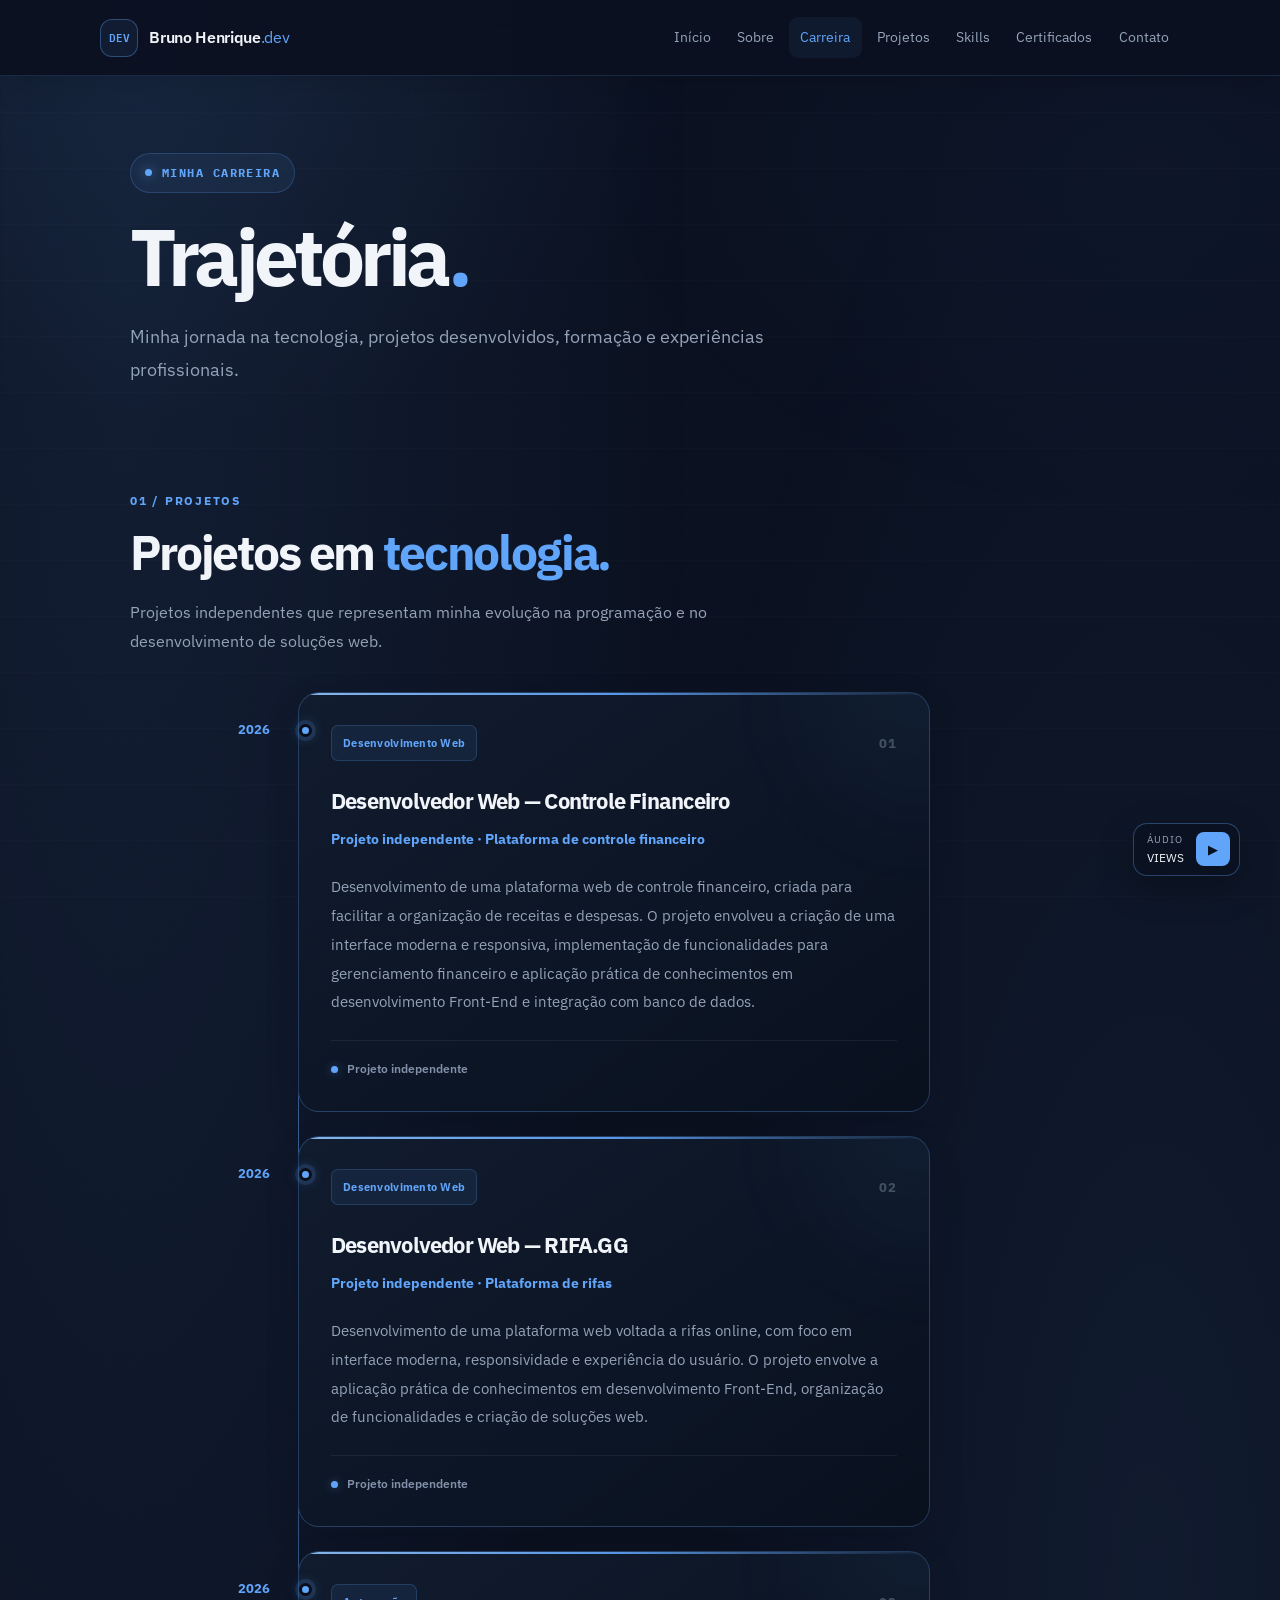
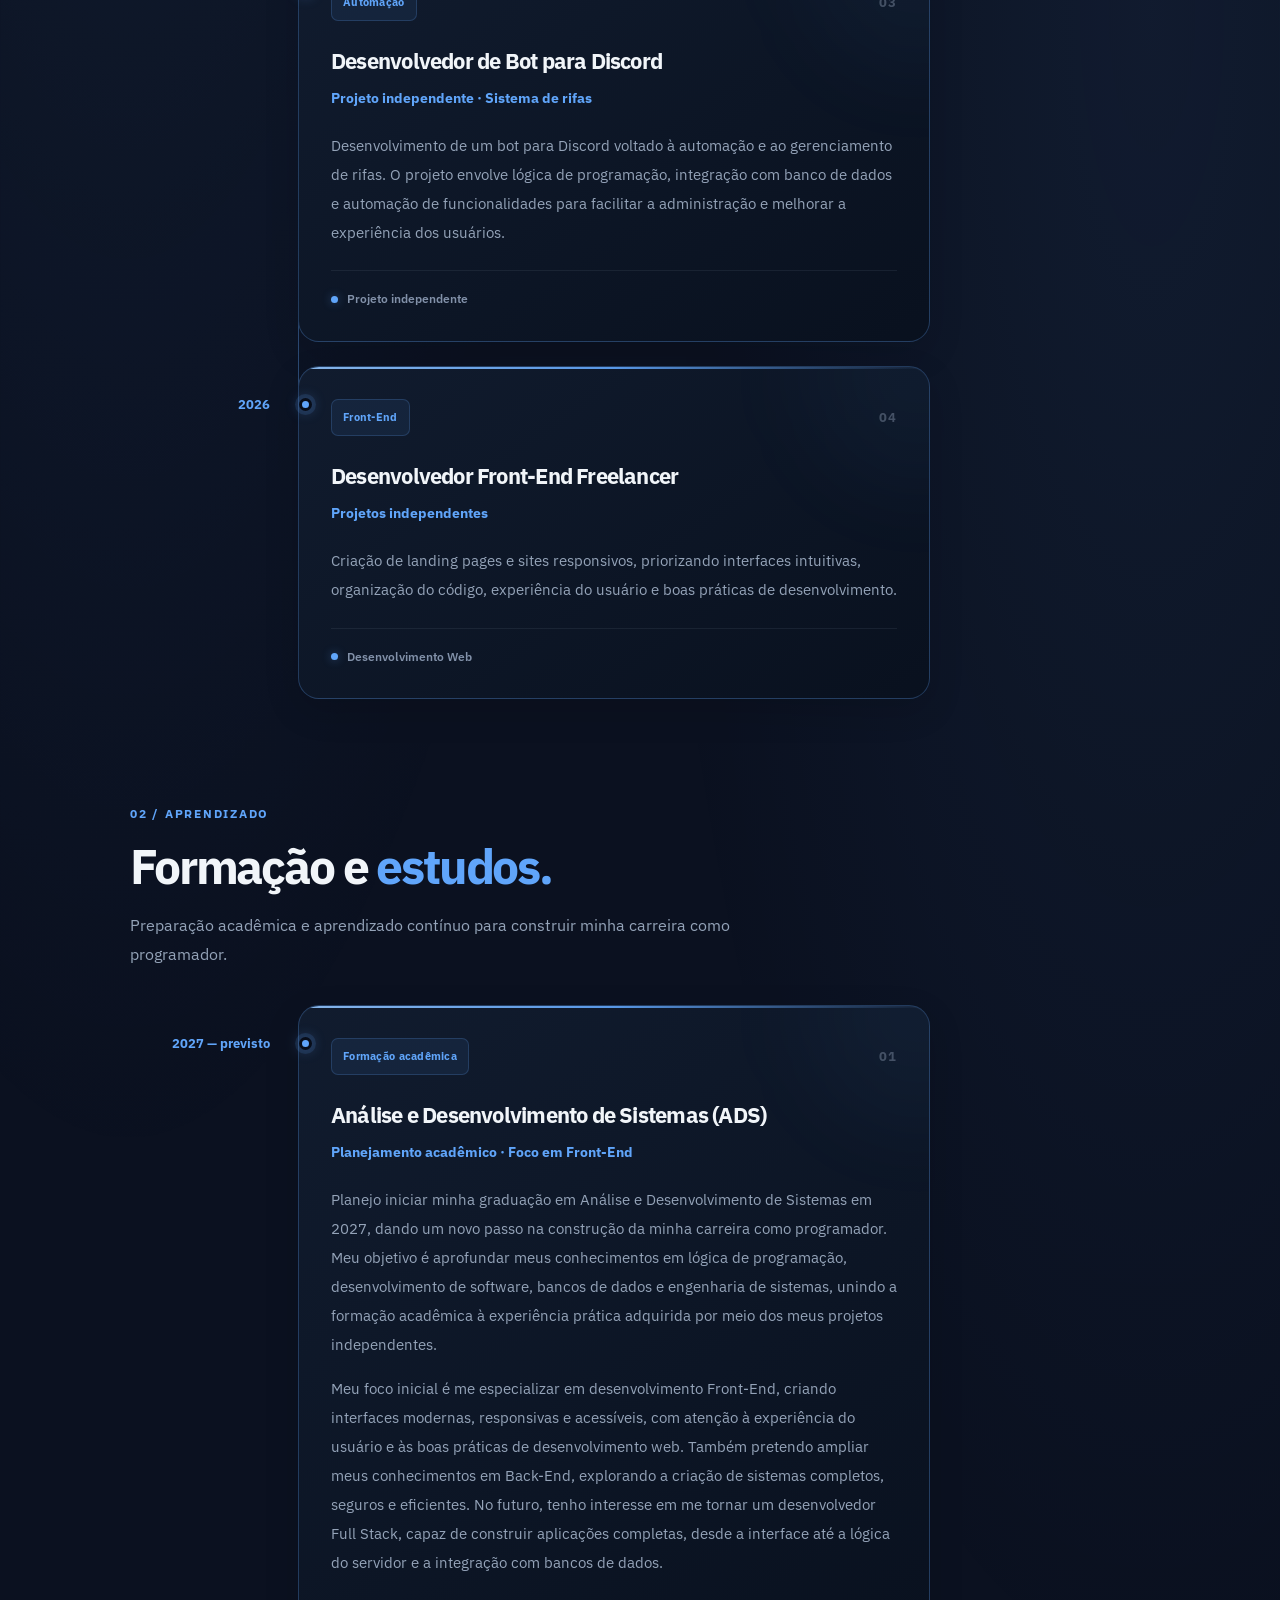
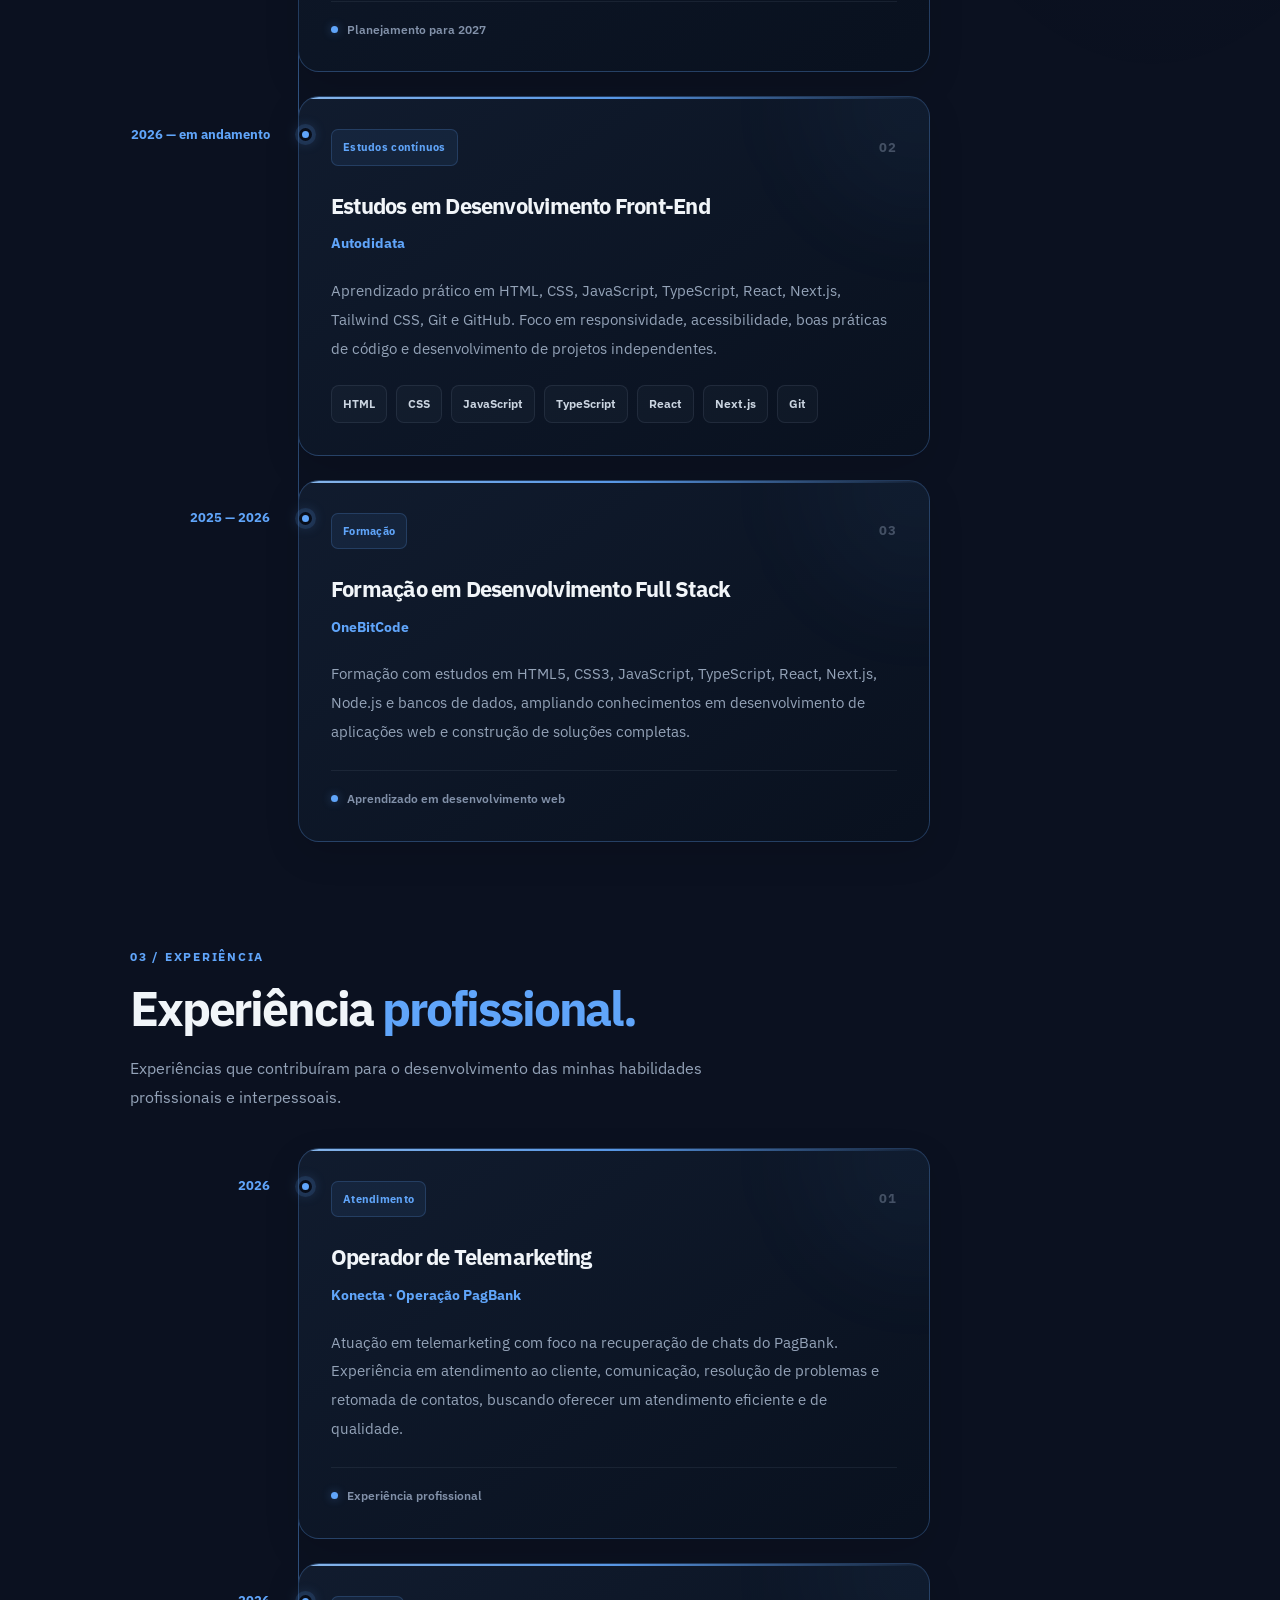
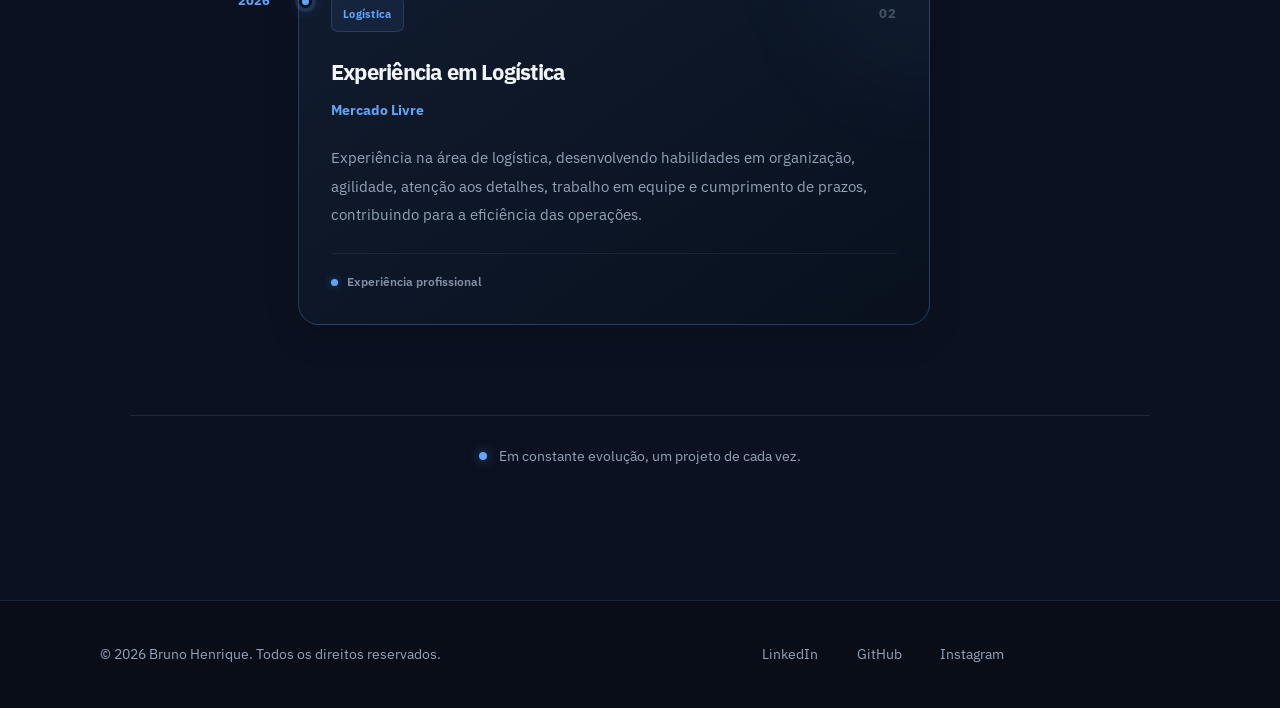
==== commit 2c66c229: "Novo Projeto" ====
--- a/carreira.html
+++ b/carreira.html
@@ -1,444 +1,459 @@
-<!DOCTYPE html>
+<!doctype html>
 <html lang="pt-BR">
-
-<head>
-  <meta charset="UTF-8">
-  <meta name="viewport" content="width=device-width, initial-scale=1.0">
-  <title>IBrunooDev | Carreira</title>
-  <link rel="icon" type="image/x-icon" href="src/img/Icon-BrunoH-V2.png">
-  <link rel="stylesheet" href="src/css/root.css">
-  <link rel="stylesheet" href="src/css/global.css">
-  <link rel="stylesheet" href="src/css/navbar.css">
-  <link rel="stylesheet" href="src/css/carreira.css">
-  <link rel="stylesheet" href="src/css/redesign.css" />
-  <link
-    href="https://fonts.googleapis.com/css2?family=IBM+Plex+Mono:wght@400;500&family=IBM+Plex+Sans:wght@400;500;600&display=swap"
-    rel="stylesheet">
-</head>
-
-<body data-page="carreira">
-  <header class="site-header">
-    <div class="container nav-shell">
-      <a class="brand" href="index.html">
-        <span class="brand-mark">DEV</span>
-        <span class="brand-name">Bruno Henrique<span>.dev</span></span>
-      </a>
-      <nav class="site-nav">
-        <a href="index.html" data-nav="inicio">Início</a>
-        <a href="sobre.html" data-nav="sobre">Sobre</a>
-        <a href="carreira.html" data-nav="carreira">Carreira</a>
-        <a href="projetos.html" data-nav="projetos">Projetos</a>
-        <a href="skills.html" data-nav="skills">Skills</a>
-        <a href="certificados.html" data-nav="certificados">Certificados</a>
-        <a href="contato.html" data-nav="contato">Contato</a>
-      </nav>
-      <button class="nav-toggle" type="button" aria-label="Abrir menu" aria-expanded="false">
-        <span></span><span></span><span></span>
-      </button>
-    </div>
-  </header>
-
-  
-
-<main class="page trajectory-page">
-  <div class="container">
-
-    <!-- INTRODUÇÃO -->
-    <header class="page-intro reveal">
-      <span class="page-kicker">Minha carreira</span>
-
-      <h1>Trajetória<span>.</span></h1>
-
-      <p class="page-lead">
-        Minha jornada na tecnologia, projetos desenvolvidos,
-        formação e experiências profissionais.
-      </p>
+  <head>
+    <meta charset="UTF-8" />
+    <meta name="viewport" content="width=device-width, initial-scale=1.0" />
+    <title>IBrunooDev | Carreira</title>
+    <link rel="icon" type="image/x-icon" href="src/img/Icon-BrunoH-V2.png" />
+    <link rel="stylesheet" href="src/css/root.css" />
+    <link rel="stylesheet" href="src/css/global.css" />
+    <link rel="stylesheet" href="src/css/navbar.css" />
+    <link rel="stylesheet" href="src/css/carreira.css" />
+    <link rel="stylesheet" href="src/css/redesign.css" />
+    <link
+      href="https://fonts.googleapis.com/css2?family=IBM+Plex+Mono:wght@400;500&family=IBM+Plex+Sans:wght@400;500;600&display=swap"
+      rel="stylesheet"
+    />
+  </head>
+
+  <body data-page="carreira">
+    <header class="site-header">
+      <div class="container nav-shell">
+        <a class="brand" href="index.html">
+          <span class="brand-mark">DEV</span>
+          <span class="brand-name">Bruno Henrique<span>.dev</span></span>
+        </a>
+        <nav class="site-nav">
+          <a href="index.html" data-nav="inicio">Início</a>
+          <a href="sobre.html" data-nav="sobre">Sobre</a>
+          <a href="carreira.html" data-nav="carreira">Carreira</a>
+          <a href="projetos.html" data-nav="projetos">Projetos</a>
+          <a href="skills.html" data-nav="skills">Skills</a>
+          <a href="certificados.html" data-nav="certificados">Certificados</a>
+          <a href="contato.html" data-nav="contato">Contato</a>
+        </nav>
+        <button
+          class="nav-toggle"
+          type="button"
+          aria-label="Abrir menu"
+          aria-expanded="false"
+        >
+          <span></span><span></span><span></span>
+        </button>
+      </div>
     </header>
 
-    <!-- ========================================
+    <main class="page trajectory-page">
+      <div class="container">
+        <!-- INTRODUÇÃO -->
+        <header class="page-intro reveal">
+          <span class="page-kicker">Minha carreira</span>
+
+          <h1>Trajetória<span>.</span></h1>
+
+          <p class="page-lead">
+            Minha jornada na tecnologia, projetos desenvolvidos, formação e
+            experiências profissionais.
+          </p>
+        </header>
+
+        <!-- ========================================
          1. PROJETOS EM TECNOLOGIA
     ========================================= -->
-    <section
-      class="trajectory-section"
-      aria-labelledby="projects-title"
-    >
-      <header class="section-heading reveal">
-        <span class="section-number">01 / PROJETOS</span>
-
-        <h2 id="projects-title">
-          Projetos em <span>tecnologia.</span>
-        </h2>
-
-        <p>
-          Projetos independentes que representam minha evolução
-          na programação e no desenvolvimento de soluções web.
-        </p>
-      </header>
-
-      <div class="timeline">
-
-        <!-- RIFA.GG -->
-        <article class="timeline-item reveal">
-          <div class="timeline-date">
-            <span class="timeline-dot"></span>
-            <span>2026</span>
+        <section class="trajectory-section" aria-labelledby="projects-title">
+          <header class="section-heading reveal">
+            <span class="section-number">01 / PROJETOS</span>
+
+            <h2 id="projects-title">Projetos em <span>tecnologia.</span></h2>
+
+            <p>
+              Projetos independentes que representam minha evolução na
+              programação e no desenvolvimento de soluções web.
+            </p>
+          </header>
+
+          <div class="timeline">
+            <!-- Valtrix -->
+            <article class="timeline-item reveal">
+              <div class="timeline-date">
+                <span class="timeline-dot"></span>
+                <span>2026</span>
+              </div>
+
+              <div class="timeline-content">
+                <div class="timeline-card-top">
+                  <span class="timeline-tag">Desenvolvimento Web</span>
+                  <span class="timeline-index">01</span>
+                </div>
+
+                <h3>Desenvolvedor Web — Controle Financeiro</h3>
+
+                <p class="company">
+                  Projeto independente · Plataforma de controle financeiro
+                </p>
+
+                <p class="timeline-description">
+                  Desenvolvimento de uma plataforma web de controle financeiro,
+                  criada para facilitar a organização de receitas e despesas. O
+                  projeto envolveu a criação de uma interface moderna e
+                  responsiva, implementação de funcionalidades para
+                  gerenciamento financeiro e aplicação prática de conhecimentos
+                  em desenvolvimento Front-End e integração com banco de dados.
+                </p>
+
+                <div class="timeline-footer">
+                  <span class="status-dot"></span>
+                  <span>Projeto independente</span>
+                </div>
+              </div>
+            </article>
+
+            <!-- RIFA.GG -->
+            <article class="timeline-item reveal">
+              <div class="timeline-date">
+                <span class="timeline-dot"></span>
+                <span>2026</span>
+              </div>
+
+              <div class="timeline-content">
+                <div class="timeline-card-top">
+                  <span class="timeline-tag">Desenvolvimento Web</span>
+                  <span class="timeline-index">02</span>
+                </div>
+
+                <h3>Desenvolvedor Web — RIFA.GG</h3>
+
+                <p class="company">
+                  Projeto independente · Plataforma de rifas
+                </p>
+
+                <p class="timeline-description">
+                  Desenvolvimento de uma plataforma web voltada a rifas online,
+                  com foco em interface moderna, responsividade e experiência do
+                  usuário. O projeto envolve a aplicação prática de
+                  conhecimentos em desenvolvimento Front-End, organização de
+                  funcionalidades e criação de soluções web.
+                </p>
+
+                <div class="timeline-footer">
+                  <span class="status-dot"></span>
+                  <span>Projeto independente</span>
+                </div>
+              </div>
+            </article>
+
+            <!-- BOT PARA DISCORD -->
+            <article class="timeline-item reveal">
+              <div class="timeline-date">
+                <span class="timeline-dot"></span>
+                <span>2026</span>
+              </div>
+
+              <div class="timeline-content">
+                <div class="timeline-card-top">
+                  <span class="timeline-tag">Automação</span>
+                  <span class="timeline-index">03</span>
+                </div>
+
+                <h3>Desenvolvedor de Bot para Discord</h3>
+
+                <p class="company">Projeto independente · Sistema de rifas</p>
+
+                <p class="timeline-description">
+                  Desenvolvimento de um bot para Discord voltado à automação e
+                  ao gerenciamento de rifas. O projeto envolve lógica de
+                  programação, integração com banco de dados e automação de
+                  funcionalidades para facilitar a administração e melhorar a
+                  experiência dos usuários.
+                </p>
+
+                <div class="timeline-footer">
+                  <span class="status-dot"></span>
+                  <span>Projeto independente</span>
+                </div>
+              </div>
+            </article>
+
+            <!-- FREELANCER -->
+            <article class="timeline-item reveal">
+              <div class="timeline-date">
+                <span class="timeline-dot"></span>
+                <span>2026</span>
+              </div>
+
+              <div class="timeline-content">
+                <div class="timeline-card-top">
+                  <span class="timeline-tag">Front-End</span>
+                  <span class="timeline-index">04</span>
+                </div>
+
+                <h3>Desenvolvedor Front-End Freelancer</h3>
+
+                <p class="company">Projetos independentes</p>
+
+                <p class="timeline-description">
+                  Criação de landing pages e sites responsivos, priorizando
+                  interfaces intuitivas, organização do código, experiência do
+                  usuário e boas práticas de desenvolvimento.
+                </p>
+
+                <div class="timeline-footer">
+                  <span class="status-dot"></span>
+                  <span>Desenvolvimento Web</span>
+                </div>
+              </div>
+            </article>
           </div>
-
-          <div class="timeline-content">
-            <div class="timeline-card-top">
-              <span class="timeline-tag">Desenvolvimento Web</span>
-              <span class="timeline-index">01</span>
-            </div>
-
-            <h3>Desenvolvedor Web — RIFA.GG</h3>
-
-            <p class="company">
-              Projeto independente · Plataforma de rifas
-            </p>
-
-            <p class="timeline-description">
-              Desenvolvimento de uma plataforma web voltada a rifas
-              online, com foco em interface moderna, responsividade
-              e experiência do usuário. O projeto envolve a aplicação
-              prática de conhecimentos em desenvolvimento Front-End,
-              organização de funcionalidades e criação de soluções web.
-            </p>
-
-            <div class="timeline-footer">
-              <span class="status-dot"></span>
-              <span>Projeto independente</span>
-            </div>
-          </div>
-        </article>
-
-        <!-- BOT PARA DISCORD -->
-        <article class="timeline-item reveal">
-          <div class="timeline-date">
-            <span class="timeline-dot"></span>
-            <span>2026</span>
-          </div>
-
-          <div class="timeline-content">
-            <div class="timeline-card-top">
-              <span class="timeline-tag">Automação</span>
-              <span class="timeline-index">02</span>
-            </div>
-
-            <h3>Desenvolvedor de Bot para Discord</h3>
-
-            <p class="company">
-              Projeto independente · Sistema de rifas
-            </p>
-
-            <p class="timeline-description">
-              Desenvolvimento de um bot para Discord voltado à
-              automação e ao gerenciamento de rifas. O projeto envolve
-              lógica de programação, integração com banco de dados
-              e automação de funcionalidades para facilitar a
-              administração e melhorar a experiência dos usuários.
-            </p>
-
-            <div class="timeline-footer">
-              <span class="status-dot"></span>
-              <span>Projeto independente</span>
-            </div>
-          </div>
-        </article>
-
-        <!-- FREELANCER -->
-        <article class="timeline-item reveal">
-          <div class="timeline-date">
-            <span class="timeline-dot"></span>
-            <span>2026</span>
-          </div>
-
-          <div class="timeline-content">
-            <div class="timeline-card-top">
-              <span class="timeline-tag">Front-End</span>
-              <span class="timeline-index">03</span>
-            </div>
-
-            <h3>Desenvolvedor Front-End Freelancer</h3>
-
-            <p class="company">
-              Projetos independentes
-            </p>
-
-            <p class="timeline-description">
-              Criação de landing pages e sites responsivos,
-              priorizando interfaces intuitivas, organização do código,
-              experiência do usuário e boas práticas de desenvolvimento.
-            </p>
-
-            <div class="timeline-footer">
-              <span class="status-dot"></span>
-              <span>Desenvolvimento Web</span>
-            </div>
-          </div>
-        </article>
-
-      </div>
-    </section>
-
-    <!-- ========================================
+        </section>
+
+        <!-- ========================================
          2. FORMAÇÃO E ESTUDOS
     ========================================= -->
-    <section
-      class="trajectory-section"
-      aria-labelledby="education-title"
-    >
-      <header class="section-heading reveal">
-        <span class="section-number">02 / APRENDIZADO</span>
-
-        <h2 id="education-title">
-          Formação e <span>estudos.</span>
-        </h2>
-
-        <p>
-          Preparação acadêmica e aprendizado contínuo para
-          construir minha carreira como programador.
-        </p>
-      </header>
-
-      <div class="timeline">
-
-        <!-- GRADUAÇÃO EM ADS -->
-        <article class="timeline-item reveal">
-          <div class="timeline-date">
-            <span class="timeline-dot"></span>
-            <span>2027 — previsto</span>
+        <section class="trajectory-section" aria-labelledby="education-title">
+          <header class="section-heading reveal">
+            <span class="section-number">02 / APRENDIZADO</span>
+
+            <h2 id="education-title">Formação e <span>estudos.</span></h2>
+
+            <p>
+              Preparação acadêmica e aprendizado contínuo para construir minha
+              carreira como programador.
+            </p>
+          </header>
+
+          <div class="timeline">
+            <!-- GRADUAÇÃO EM ADS -->
+            <article class="timeline-item reveal">
+              <div class="timeline-date">
+                <span class="timeline-dot"></span>
+                <span>2027 — previsto</span>
+              </div>
+
+              <div class="timeline-content">
+                <div class="timeline-card-top">
+                  <span class="timeline-tag">Formação acadêmica</span>
+                  <span class="timeline-index">01</span>
+                </div>
+
+                <h3>Análise e Desenvolvimento de Sistemas (ADS)</h3>
+
+                <p class="company">
+                  Planejamento acadêmico · Foco em Front-End
+                </p>
+
+                <p class="timeline-description">
+                  Planejo iniciar minha graduação em Análise e Desenvolvimento
+                  de Sistemas em 2027, dando um novo passo na construção da
+                  minha carreira como programador. Meu objetivo é aprofundar
+                  meus conhecimentos em lógica de programação, desenvolvimento
+                  de software, bancos de dados e engenharia de sistemas, unindo
+                  a formação acadêmica à experiência prática adquirida por meio
+                  dos meus projetos independentes.
+                </p>
+
+                <p class="timeline-description">
+                  Meu foco inicial é me especializar em desenvolvimento
+                  Front-End, criando interfaces modernas, responsivas e
+                  acessíveis, com atenção à experiência do usuário e às boas
+                  práticas de desenvolvimento web. Também pretendo ampliar meus
+                  conhecimentos em Back-End, explorando a criação de sistemas
+                  completos, seguros e eficientes. No futuro, tenho interesse em
+                  me tornar um desenvolvedor Full Stack, capaz de construir
+                  aplicações completas, desde a interface até a lógica do
+                  servidor e a integração com bancos de dados.
+                </p>
+
+                <div class="timeline-footer">
+                  <span class="status-dot"></span>
+                  <span>Planejamento para 2027</span>
+                </div>
+              </div>
+            </article>
+
+            <!-- ESTUDOS AUTODIDATAS -->
+            <article class="timeline-item reveal">
+              <div class="timeline-date">
+                <span class="timeline-dot"></span>
+                <span>2026 — em andamento</span>
+              </div>
+
+              <div class="timeline-content">
+                <div class="timeline-card-top">
+                  <span class="timeline-tag">Estudos contínuos</span>
+                  <span class="timeline-index">02</span>
+                </div>
+
+                <h3>Estudos em Desenvolvimento Front-End</h3>
+
+                <p class="company">Autodidata</p>
+
+                <p class="timeline-description">
+                  Aprendizado prático em HTML, CSS, JavaScript, TypeScript,
+                  React, Next.js, Tailwind CSS, Git e GitHub. Foco em
+                  responsividade, acessibilidade, boas práticas de código e
+                  desenvolvimento de projetos independentes.
+                </p>
+
+                <div class="technology-list">
+                  <span>HTML</span>
+                  <span>CSS</span>
+                  <span>JavaScript</span>
+                  <span>TypeScript</span>
+                  <span>React</span>
+                  <span>Next.js</span>
+                  <span>Git</span>
+                </div>
+              </div>
+            </article>
+
+            <!-- ONEBITCODE -->
+            <article class="timeline-item reveal">
+              <div class="timeline-date">
+                <span class="timeline-dot"></span>
+                <span>2025 — 2026</span>
+              </div>
+
+              <div class="timeline-content">
+                <div class="timeline-card-top">
+                  <span class="timeline-tag">Formação</span>
+                  <span class="timeline-index">03</span>
+                </div>
+
+                <h3>Formação em Desenvolvimento Full Stack</h3>
+
+                <p class="company">OneBitCode</p>
+
+                <p class="timeline-description">
+                  Formação com estudos em HTML5, CSS3, JavaScript, TypeScript,
+                  React, Next.js, Node.js e bancos de dados, ampliando
+                  conhecimentos em desenvolvimento de aplicações web e
+                  construção de soluções completas.
+                </p>
+
+                <div class="timeline-footer">
+                  <span class="status-dot"></span>
+                  <span>Aprendizado em desenvolvimento web</span>
+                </div>
+              </div>
+            </article>
           </div>
-
-          <div class="timeline-content">
-            <div class="timeline-card-top">
-              <span class="timeline-tag">Formação acadêmica</span>
-              <span class="timeline-index">01</span>
-            </div>
-
-            <h3>Análise e Desenvolvimento de Sistemas (ADS)</h3>
-
-            <p class="company">
-              Planejamento acadêmico · Foco em Front-End
-            </p>
-
-            <p class="timeline-description">
-              Planejo iniciar minha graduação em Análise e
-              Desenvolvimento de Sistemas em 2027, dando um novo
-              passo na construção da minha carreira como programador.
-              Meu objetivo é aprofundar meus conhecimentos em lógica
-              de programação, desenvolvimento de software, bancos de
-              dados e engenharia de sistemas, unindo a formação
-              acadêmica à experiência prática adquirida por meio dos
-              meus projetos independentes.
-            </p>
-
-            <p class="timeline-description">
-              Meu foco inicial é me especializar em desenvolvimento
-              Front-End, criando interfaces modernas, responsivas e
-              acessíveis, com atenção à experiência do usuário e às
-              boas práticas de desenvolvimento web. Também pretendo
-              ampliar meus conhecimentos em Back-End, explorando a
-              criação de sistemas completos, seguros e eficientes.
-              No futuro, tenho interesse em me tornar um desenvolvedor
-              Full Stack, capaz de construir aplicações completas,
-              desde a interface até a lógica do servidor e a integração
-              com bancos de dados.
-            </p>
-
-            <div class="timeline-footer">
-              <span class="status-dot"></span>
-              <span>Planejamento para 2027</span>
-            </div>
-          </div>
-        </article>
-
-        <!-- ESTUDOS AUTODIDATAS -->
-        <article class="timeline-item reveal">
-          <div class="timeline-date">
-            <span class="timeline-dot"></span>
-            <span>2026 — em andamento</span>
-          </div>
-
-          <div class="timeline-content">
-            <div class="timeline-card-top">
-              <span class="timeline-tag">Estudos contínuos</span>
-              <span class="timeline-index">02</span>
-            </div>
-
-            <h3>Estudos em Desenvolvimento Front-End</h3>
-
-            <p class="company">Autodidata</p>
-
-            <p class="timeline-description">
-              Aprendizado prático em HTML, CSS, JavaScript,
-              TypeScript, React, Next.js, Tailwind CSS, Git e GitHub.
-              Foco em responsividade, acessibilidade, boas práticas
-              de código e desenvolvimento de projetos independentes.
-            </p>
-
-            <div class="technology-list">
-              <span>HTML</span>
-              <span>CSS</span>
-              <span>JavaScript</span>
-              <span>TypeScript</span>
-              <span>React</span>
-              <span>Next.js</span>
-              <span>Git</span>
-            </div>
-          </div>
-        </article>
-
-        <!-- ONEBITCODE -->
-        <article class="timeline-item reveal">
-          <div class="timeline-date">
-            <span class="timeline-dot"></span>
-            <span>2025 — 2026</span>
-          </div>
-
-          <div class="timeline-content">
-            <div class="timeline-card-top">
-              <span class="timeline-tag">Formação</span>
-              <span class="timeline-index">03</span>
-            </div>
-
-            <h3>Formação em Desenvolvimento Full Stack</h3>
-
-            <p class="company">OneBitCode</p>
-
-            <p class="timeline-description">
-              Formação com estudos em HTML5, CSS3, JavaScript,
-              TypeScript, React, Next.js, Node.js e bancos de dados,
-              ampliando conhecimentos em desenvolvimento de aplicações
-              web e construção de soluções completas.
-            </p>
-
-            <div class="timeline-footer">
-              <span class="status-dot"></span>
-              <span>Aprendizado em desenvolvimento web</span>
-            </div>
-          </div>
-        </article>
-
-      </div>
-    </section>
-
-    <!-- ========================================
+        </section>
+
+        <!-- ========================================
          3. EXPERIÊNCIA PROFISSIONAL
     ========================================= -->
-    <section
-      class="trajectory-section"
-      aria-labelledby="experience-title"
-    >
-      <header class="section-heading reveal">
-        <span class="section-number">03 / EXPERIÊNCIA</span>
-
-        <h2 id="experience-title">
-          Experiência <span>profissional.</span>
-        </h2>
-
-        <p>
-          Experiências que contribuíram para o desenvolvimento
-          das minhas habilidades profissionais e interpessoais.
-        </p>
-      </header>
-
-      <div class="timeline">
-
-        <!-- KONECTA / PAGBANK -->
-        <article class="timeline-item reveal">
-          <div class="timeline-date">
-            <span class="timeline-dot"></span>
-            <span>2026</span>
+        <section class="trajectory-section" aria-labelledby="experience-title">
+          <header class="section-heading reveal">
+            <span class="section-number">03 / EXPERIÊNCIA</span>
+
+            <h2 id="experience-title">
+              Experiência <span>profissional.</span>
+            </h2>
+
+            <p>
+              Experiências que contribuíram para o desenvolvimento das minhas
+              habilidades profissionais e interpessoais.
+            </p>
+          </header>
+
+          <div class="timeline">
+            <!-- KONECTA / PAGBANK -->
+            <article class="timeline-item reveal">
+              <div class="timeline-date">
+                <span class="timeline-dot"></span>
+                <span>2026</span>
+              </div>
+
+              <div class="timeline-content">
+                <div class="timeline-card-top">
+                  <span class="timeline-tag">Atendimento</span>
+                  <span class="timeline-index">01</span>
+                </div>
+
+                <h3>Operador de Telemarketing</h3>
+
+                <p class="company">Konecta · Operação PagBank</p>
+
+                <p class="timeline-description">
+                  Atuação em telemarketing com foco na recuperação de chats do
+                  PagBank. Experiência em atendimento ao cliente, comunicação,
+                  resolução de problemas e retomada de contatos, buscando
+                  oferecer um atendimento eficiente e de qualidade.
+                </p>
+
+                <div class="timeline-footer">
+                  <span class="status-dot"></span>
+                  <span>Experiência profissional</span>
+                </div>
+              </div>
+            </article>
+
+            <!-- MERCADO LIVRE -->
+            <article class="timeline-item reveal">
+              <div class="timeline-date">
+                <span class="timeline-dot"></span>
+                <span>2026</span>
+              </div>
+
+              <div class="timeline-content">
+                <div class="timeline-card-top">
+                  <span class="timeline-tag">Logística</span>
+                  <span class="timeline-index">02</span>
+                </div>
+
+                <h3>Experiência em Logística</h3>
+
+                <p class="company">Mercado Livre</p>
+
+                <p class="timeline-description">
+                  Experiência na área de logística, desenvolvendo habilidades em
+                  organização, agilidade, atenção aos detalhes, trabalho em
+                  equipe e cumprimento de prazos, contribuindo para a eficiência
+                  das operações.
+                </p>
+
+                <div class="timeline-footer">
+                  <span class="status-dot"></span>
+                  <span>Experiência profissional</span>
+                </div>
+              </div>
+            </article>
           </div>
-
-          <div class="timeline-content">
-            <div class="timeline-card-top">
-              <span class="timeline-tag">Atendimento</span>
-              <span class="timeline-index">01</span>
-            </div>
-
-            <h3>Operador de Telemarketing</h3>
-
-            <p class="company">
-              Konecta · Operação PagBank
-            </p>
-
-            <p class="timeline-description">
-              Atuação em telemarketing com foco na recuperação
-              de chats do PagBank. Experiência em atendimento ao
-              cliente, comunicação, resolução de problemas e retomada
-              de contatos, buscando oferecer um atendimento eficiente
-              e de qualidade.
-            </p>
-
-            <div class="timeline-footer">
-              <span class="status-dot"></span>
-              <span>Experiência profissional</span>
-            </div>
-          </div>
-        </article>
-
-        <!-- MERCADO LIVRE -->
-        <article class="timeline-item reveal">
-          <div class="timeline-date">
-            <span class="timeline-dot"></span>
-            <span>2026</span>
-          </div>
-
-          <div class="timeline-content">
-            <div class="timeline-card-top">
-              <span class="timeline-tag">Logística</span>
-              <span class="timeline-index">02</span>
-            </div>
-
-            <h3>Experiência em Logística</h3>
-
-            <p class="company">Mercado Livre</p>
-
-            <p class="timeline-description">
-              Experiência na área de logística, desenvolvendo
-              habilidades em organização, agilidade, atenção aos
-              detalhes, trabalho em equipe e cumprimento de prazos,
-              contribuindo para a eficiência das operações.
-            </p>
-
-            <div class="timeline-footer">
-              <span class="status-dot"></span>
-              <span>Experiência profissional</span>
-            </div>
-          </div>
-        </article>
-
+        </section>
+
+        <!-- ENCERRAMENTO -->
+        <footer class="trajectory-end reveal">
+          <span class="end-indicator"></span>
+
+          <p>Em constante evolução, um projeto de cada vez.</p>
+        </footer>
       </div>
-    </section>
-
-    <!-- ENCERRAMENTO -->
-    <footer class="trajectory-end reveal">
-      <span class="end-indicator"></span>
-
-      <p>
-        Em constante evolução, um projeto de cada vez.
-      </p>
+    </main>
+
+    <footer class="site-footer">
+      <div class="container">
+        <div class="social-links">
+          <p>&copy; 2026 Bruno Henrique. Todos os direitos reservados.</p>
+          <a
+            href="https://www.linkedin.com/in/brunocarus/"
+            target="_blank"
+            rel="noopener"
+            >LinkedIn</a
+          >
+          <a href="https://github.com/IBrunooDev" target="_blank" rel="noopener"
+            >GitHub</a
+          >
+          <a
+            href="https://www.instagram.com/bruu.dev/"
+            target="_blank"
+            rel="noopener"
+            >Instagram</a
+          >
+        </div>
+      </div>
     </footer>
 
-  </div>
-</main>
-
-
-
-  <footer class="site-footer">
-    <div class="container">
-      <div class="social-links">
-        <p>&copy; 2026 Bruno Henrique. Todos os direitos reservados.</p>
-        <a href="https://www.linkedin.com/in/brunocarus/" target="_blank" rel="noopener">LinkedIn</a>
-        <a href="https://github.com/IBrunooDev" target="_blank" rel="noopener">GitHub</a>
-        <a href="https://www.instagram.com/bruu.dev/" target="_blank" rel="noopener">Instagram</a>
-      </div>
-    </div>
-  </footer>
-
-  <script src="src/js/navbar.js"></script>
-  <script src="src/js/main.js"></script>
-</body>
-
-</html>+    <script src="src/js/navbar.js"></script>
+    <script src="src/js/main.js"></script>
+  </body>
+</html>
--- a/src/css/redesign.css
+++ b/src/css/redesign.css
@@ -973,3 +973,17 @@
     }
 
 }
+
+
+/* Ajuste mobile: reduzir o espaço entre o cabeçalho fixo e o conteúdo de Sobre/Skills. */
+@media (max-width: 700px) {
+    .page.about-page,
+    .page.skills-page {
+        padding-top: calc(var(--header-height) + 0.5rem);
+    }
+
+    .page.about-page .about-section,
+    .page.skills-page .skills-section {
+        padding-top: 18px;
+    }
+}
